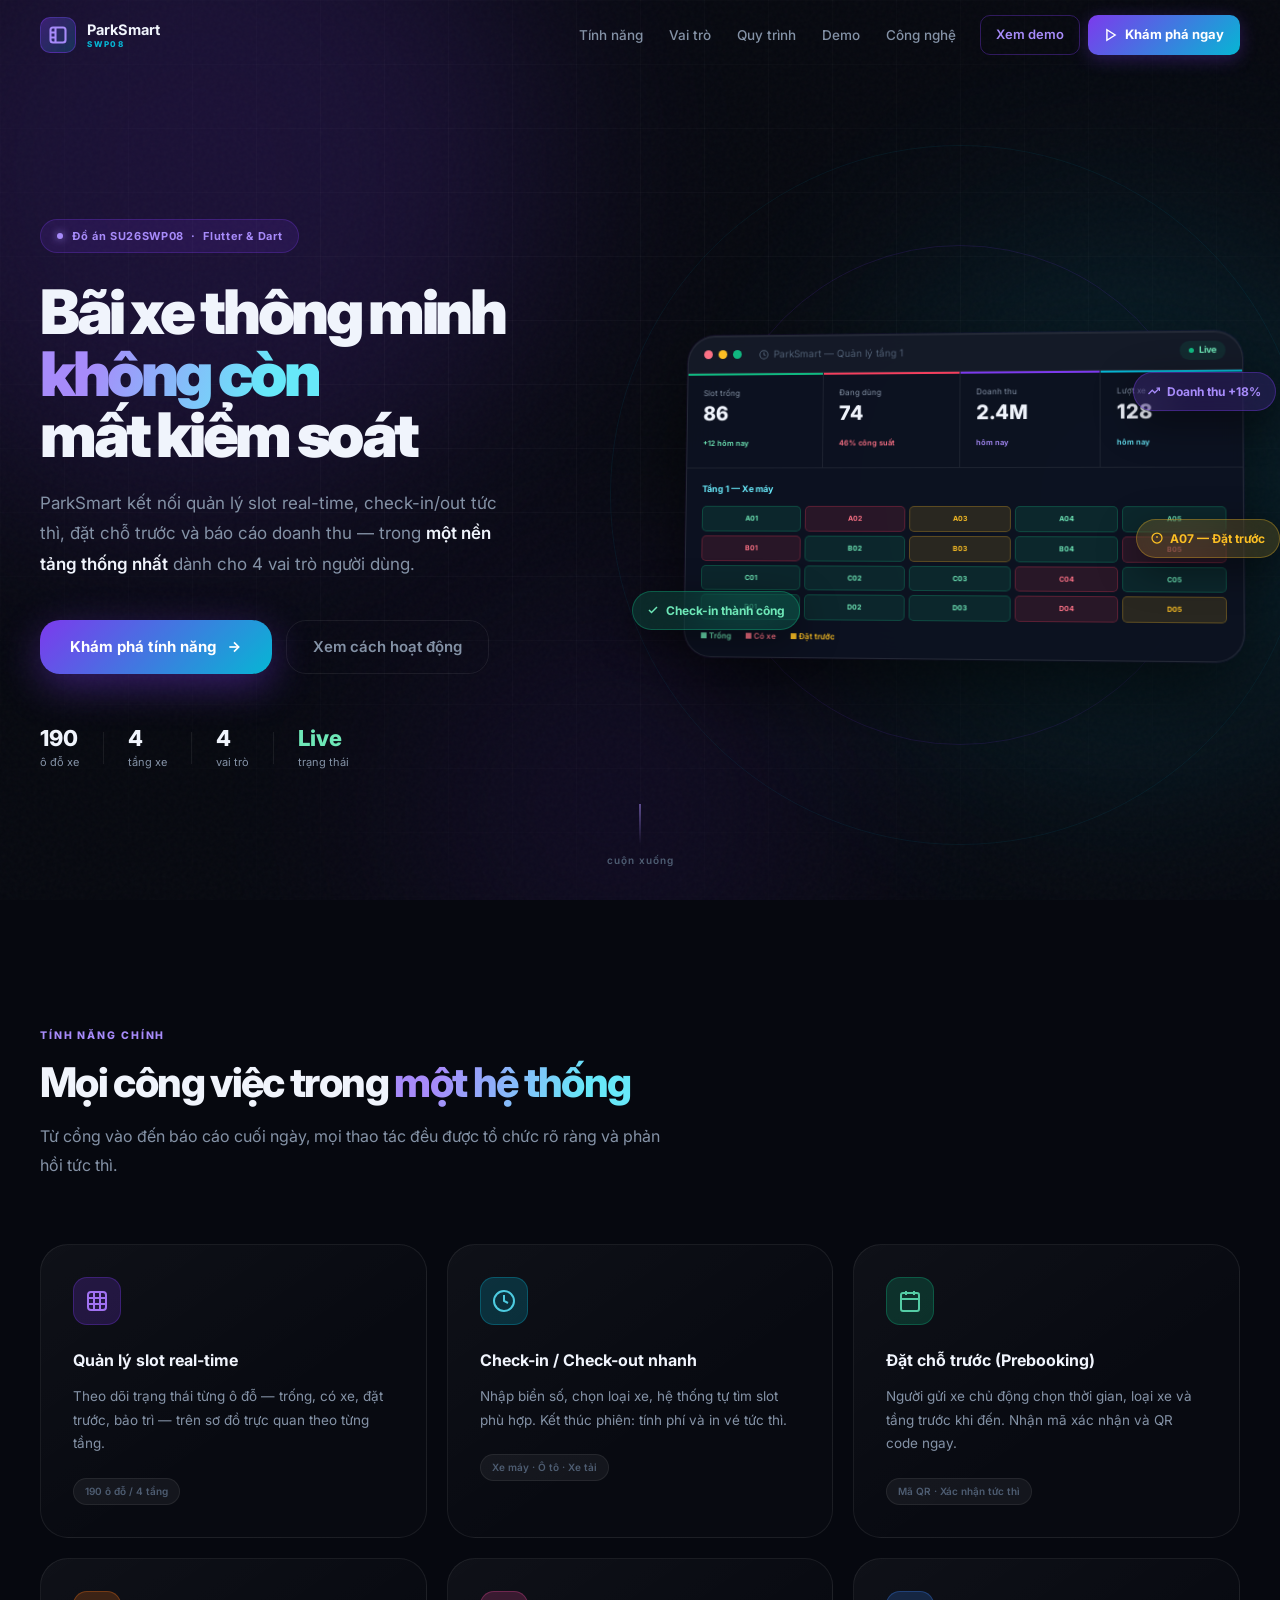
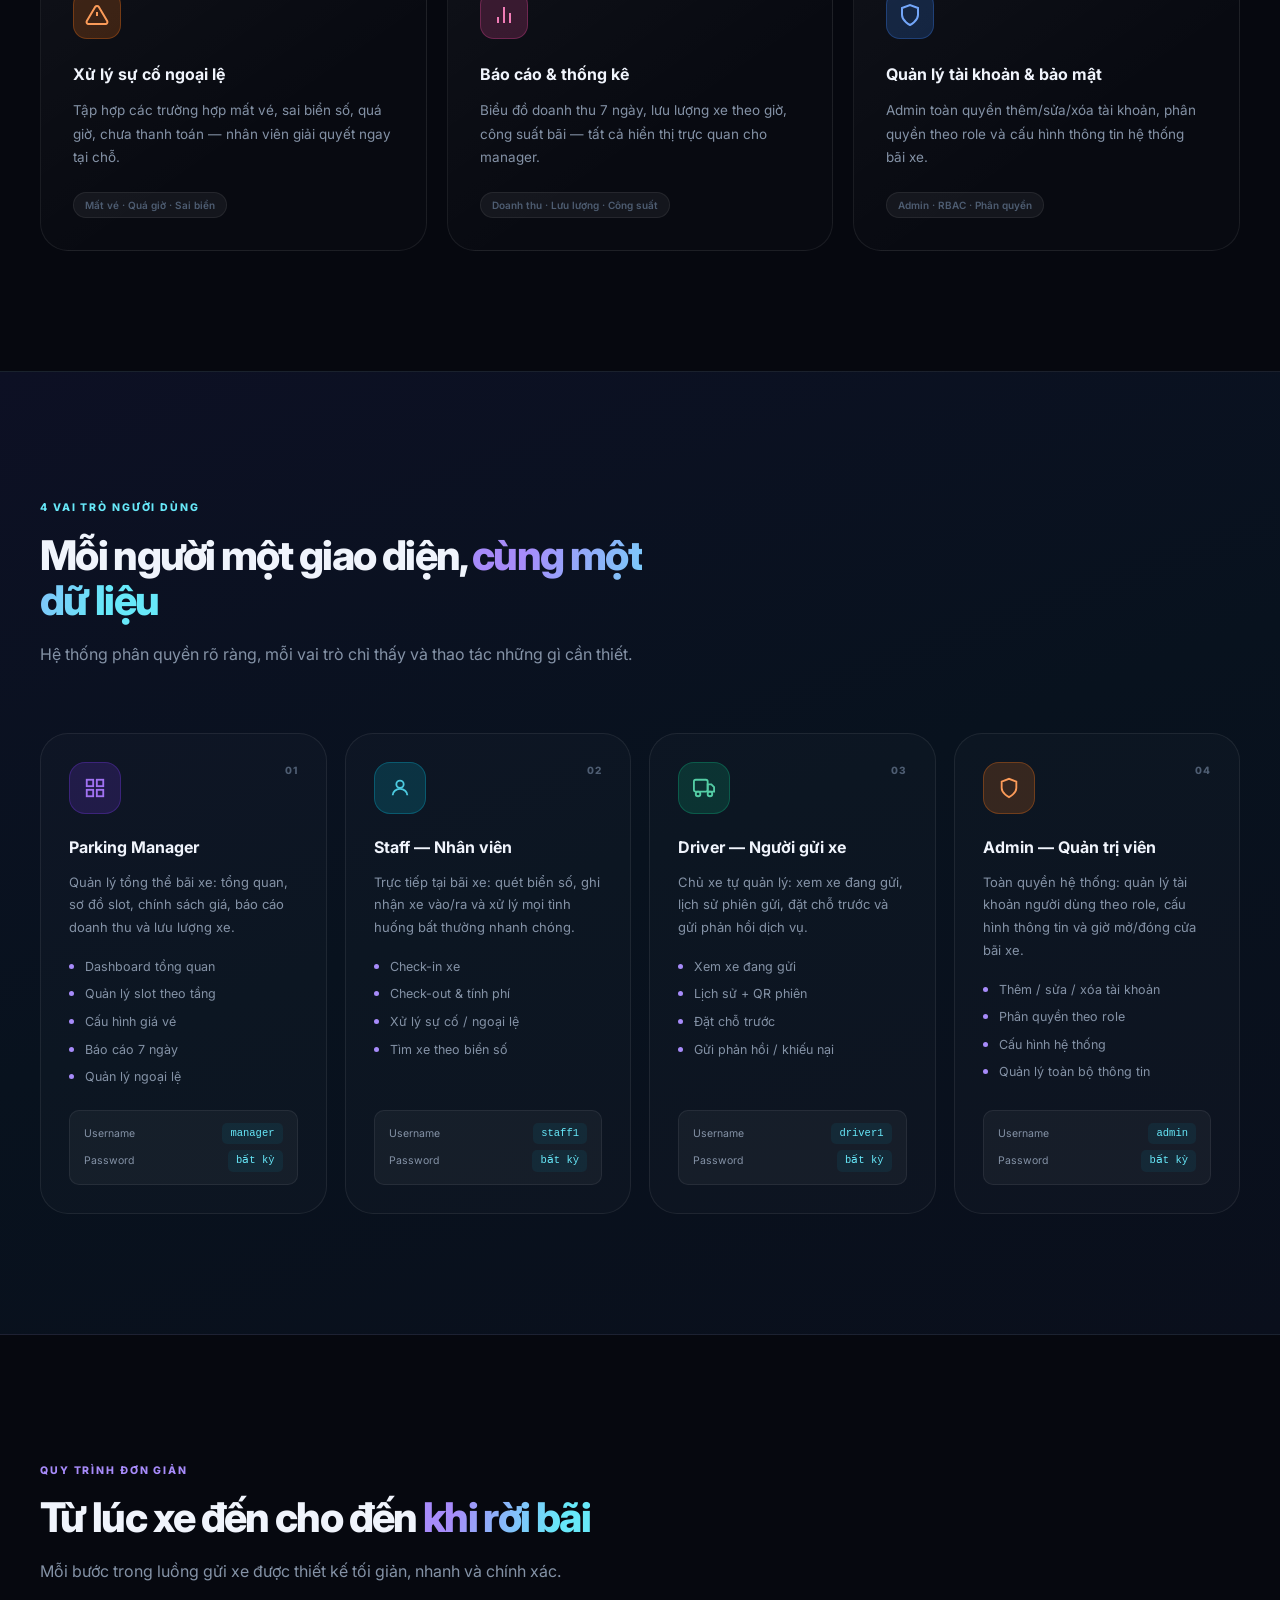
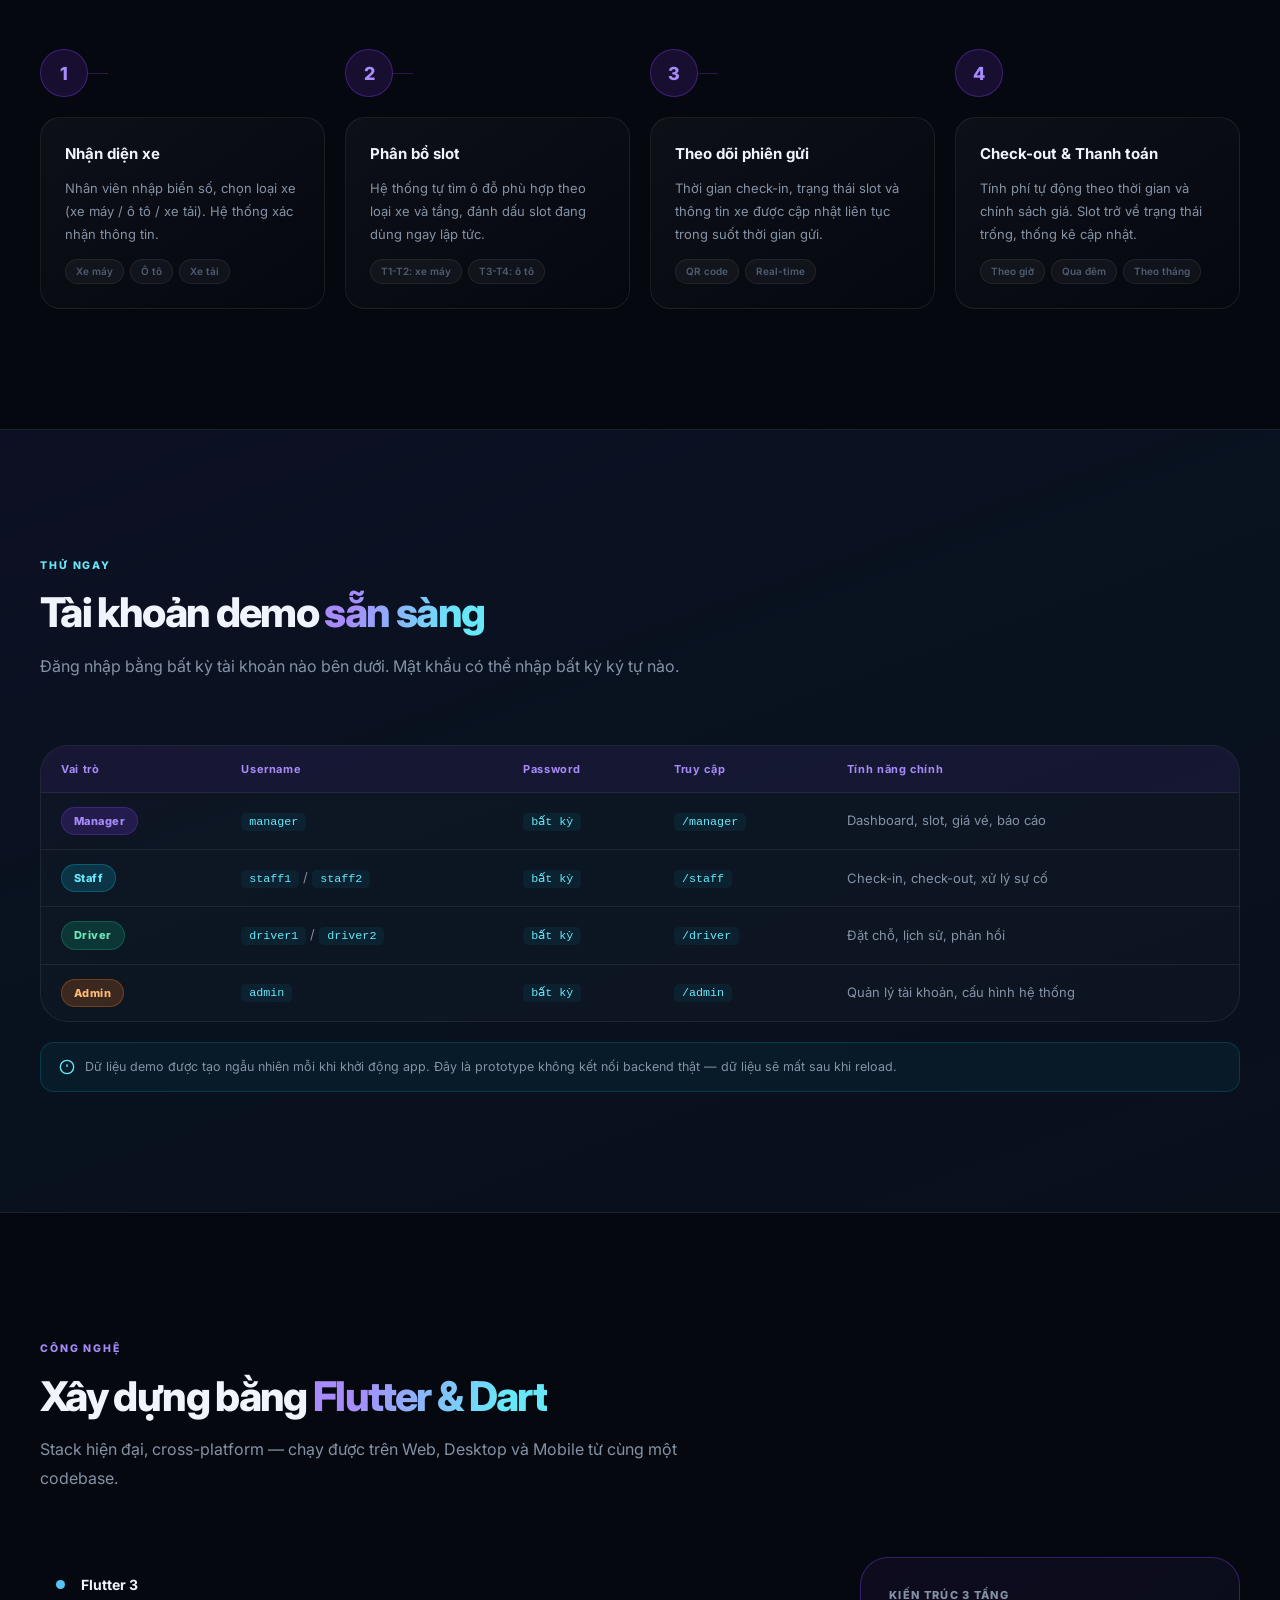
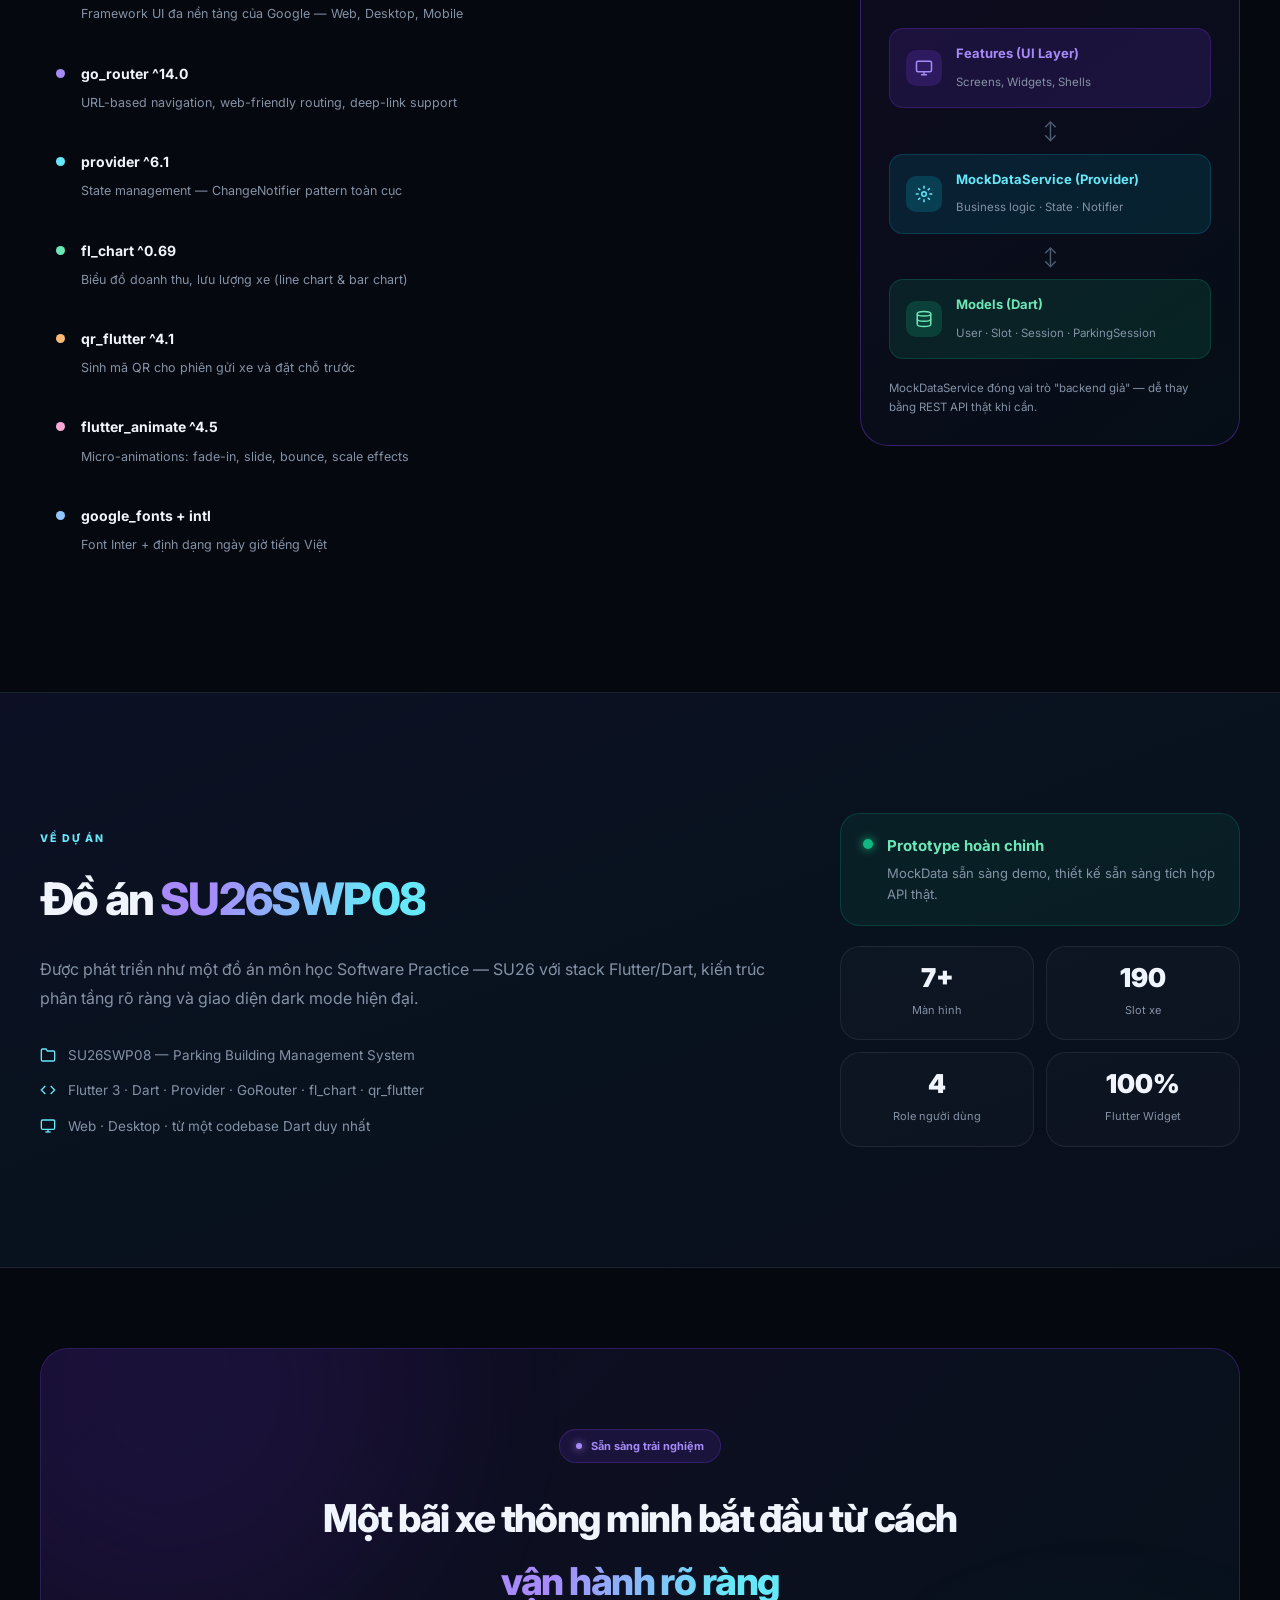
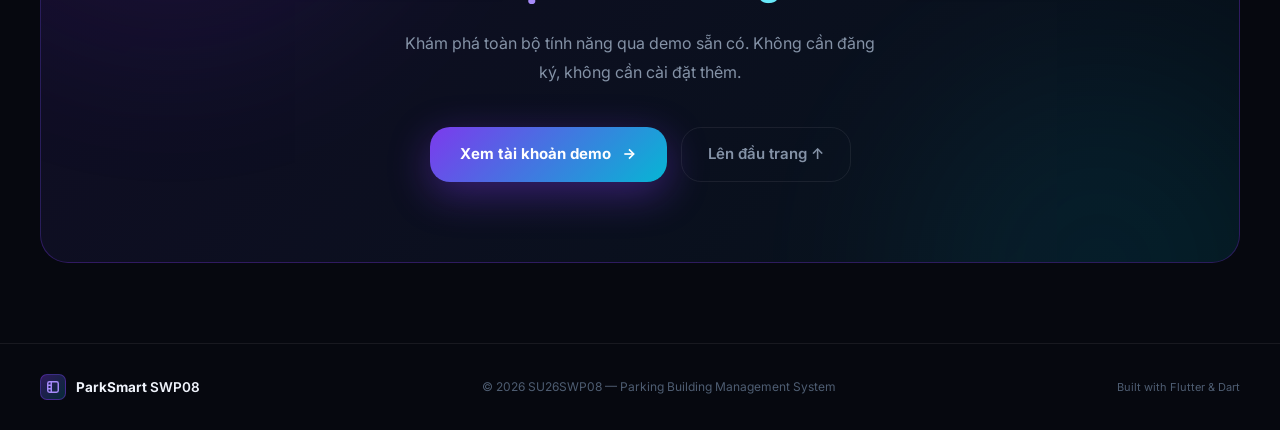
==== landing/index.html @ 884763ff "Update wed giao diện" ====
<!doctype html>
<html lang="vi">
<head>
  <meta charset="utf-8">
  <meta name="viewport" content="width=device-width, initial-scale=1">
  <meta name="description" content="ParkSmart SWP08 — Hệ thống quản lý tòa nhà gửi xe thông minh. Quản lý slot real-time, check-in/out nhanh, đặt chỗ trước và báo cáo doanh thu.">
  <title>ParkSmart SWP08 — Quản lý bãi đỗ xe thông minh</title>
  <link rel="icon" href="logo.svg" type="image/svg+xml">
  <link rel="preconnect" href="https://fonts.googleapis.com">
  <link rel="preconnect" href="https://fonts.gstatic.com" crossorigin>
  <link href="https://fonts.googleapis.com/css2?family=Inter:ital,opsz,wght@0,14..32,100..900;1,14..32,100..900&display=swap" rel="stylesheet">
  <link rel="stylesheet" href="styles.css">
</head>
<body>

  <!-- ══════════════════════ NAVBAR ══════════════════════ -->
  <header class="navbar" id="navbar">
    <div class="shell nav-inner">
      <a class="brand" href="#top">
        <div class="brand-logo">
          <svg width="20" height="20" viewBox="0 0 24 24" fill="none" stroke="currentColor" stroke-width="2.5"><rect x="3" y="3" width="18" height="18" rx="3"/><path d="M9 3v18M3 9h6M3 15h6"/></svg>
        </div>
        <div class="brand-text">
          <span class="brand-name">ParkSmart</span>
          <span class="brand-tag">SWP08</span>
        </div>
      </a>

      <nav class="nav-links">
        <a href="#features">Tính năng</a>
        <a href="#roles">Vai trò</a>
        <a href="#workflow">Quy trình</a>
        <a href="#demo">Demo</a>
        <a href="#tech">Công nghệ</a>
      </nav>

      <div class="nav-cta">
        <a class="btn-nav-ghost" href="#demo">Xem demo</a>
        <a class="btn-nav-primary" href="#top">
          <svg width="14" height="14" viewBox="0 0 24 24" fill="none" stroke="currentColor" stroke-width="2.5"><polygon points="5,3 19,12 5,21"/></svg>
          Khám phá ngay
        </a>
      </div>

      <button class="hamburger" id="menuBtn" aria-label="Menu">
        <span></span><span></span><span></span>
      </button>
    </div>

    <div class="mobile-drawer" id="mobileDrawer">
      <nav>
        <a href="#features" onclick="closeDrawer()">Tính năng</a>
        <a href="#roles" onclick="closeDrawer()">Vai trò</a>
        <a href="#workflow" onclick="closeDrawer()">Quy trình</a>
        <a href="#demo" onclick="closeDrawer()">Demo</a>
        <a href="#tech" onclick="closeDrawer()">Công nghệ</a>
      </nav>
      <a href="#demo" class="drawer-cta" onclick="closeDrawer()">Xem tài khoản demo →</a>
    </div>
  </header>

  <main id="top">

    <!-- ══════════════════════ HERO ══════════════════════ -->
    <section class="hero">
      <!-- Background canvas -->
      <div class="hero-bg">
        <div class="orb orb-a"></div>
        <div class="orb orb-b"></div>
        <div class="orb orb-c"></div>
        <div class="grid-lines"></div>
        <div class="noise-overlay"></div>
      </div>

      <div class="shell hero-inner">
        <!-- Copy -->
        <div class="hero-copy" data-aos="fade-up">
          <div class="hero-pill">
            <span class="pill-dot"></span>
            Đồ án SU26SWP08 &nbsp;·&nbsp; Flutter &amp; Dart
          </div>

          <h1>
            Bãi xe thông minh<br>
            <em class="grad-em">không còn</em><br>
            mất kiểm soát
          </h1>

          <p class="hero-sub">
            ParkSmart kết nối quản lý slot real-time, check-in/out tức thì,
            đặt chỗ trước và báo cáo doanh thu — trong <strong>một nền tảng
            thống nhất</strong> dành cho 4 vai trò người dùng.
          </p>

          <div class="hero-btns">
            <a class="btn-primary-lg" href="#features">
              Khám phá tính năng
              <svg width="16" height="16" viewBox="0 0 24 24" fill="none" stroke="currentColor" stroke-width="2.5"><line x1="5" y1="12" x2="19" y2="12"/><polyline points="12,5 19,12 12,19"/></svg>
            </a>
            <a class="btn-ghost-lg" href="#workflow">Xem cách hoạt động</a>
          </div>

          <div class="hero-stats">
            <div class="hstat"><strong>190</strong><span>ô đỗ xe</span></div>
            <div class="hstat-sep"></div>
            <div class="hstat"><strong>4</strong><span>tầng xe</span></div>
            <div class="hstat-sep"></div>
            <div class="hstat"><strong>4</strong><span>vai trò</span></div>
            <div class="hstat-sep"></div>
            <div class="hstat"><strong class="live-text">Live</strong><span>trạng thái</span></div>
          </div>
        </div>

        <!-- Dashboard mockup -->
        <div class="hero-visual" data-aos="fade-left" data-aos-delay="200">
          <div class="mockup-wrap">
            <!-- Glow rings -->
            <div class="ring ring-1"></div>
            <div class="ring ring-2"></div>

            <div class="dashboard-card">
              <!-- Window chrome -->
              <div class="window-chrome">
                <div class="chrome-dots">
                  <span class="cdot red"></span>
                  <span class="cdot yellow"></span>
                  <span class="cdot green"></span>
                </div>
                <span class="chrome-title">
                  <svg width="10" height="10" viewBox="0 0 24 24" fill="none" stroke="currentColor" stroke-width="2.5"><circle cx="12" cy="12" r="10"/><polyline points="12,6 12,12 16,14"/></svg>
                  ParkSmart — Quản lý tầng 1
                </span>
                <div class="chrome-live">
                  <i></i> Live
                </div>
              </div>

              <!-- Stat bar -->
              <div class="dash-stats">
                <div class="ds green">
                  <span>Slot trống</span>
                  <strong>86</strong>
                  <small>+12 hôm nay</small>
                </div>
                <div class="ds red">
                  <span>Đang dùng</span>
                  <strong>74</strong>
                  <small>46% công suất</small>
                </div>
                <div class="ds purple">
                  <span>Doanh thu</span>
                  <strong>2.4M</strong>
                  <small>hôm nay</small>
                </div>
                <div class="ds cyan">
                  <span>Lượt xe</span>
                  <strong>128</strong>
                  <small>hôm nay</small>
                </div>
              </div>

              <!-- Slot grid -->
              <div class="dash-floor">
                <span class="floor-label">Tầng 1 — Xe máy</span>
                <div class="slot-grid" id="slotGrid">
                  <!-- JS fills this -->
                </div>
                <div class="slot-legend">
                  <span class="sl free">■ Trống</span>
                  <span class="sl busy">■ Có xe</span>
                  <span class="sl rsv">■ Đặt trước</span>
                </div>
              </div>
            </div>

            <!-- Floating badges -->
            <div class="fbadge fb-checkin">
              <svg width="12" height="12" viewBox="0 0 24 24" fill="none" stroke="currentColor" stroke-width="3"><polyline points="20,6 9,17 4,12"/></svg>
              Check-in thành công
            </div>
            <div class="fbadge fb-revenue">
              <svg width="12" height="12" viewBox="0 0 24 24" fill="none" stroke="currentColor" stroke-width="2.5"><polyline points="23,6 13.5,15.5 8.5,10.5 1,18"/><polyline points="17,6 23,6 23,12"/></svg>
              Doanh thu +18%
            </div>
            <div class="fbadge fb-alert">
              <svg width="12" height="12" viewBox="0 0 24 24" fill="none" stroke="currentColor" stroke-width="2.5"><circle cx="12" cy="12" r="10"/><line x1="12" y1="8" x2="12" y2="12"/><line x1="12" y1="16" x2="12.01" y2="16"/></svg>
              A07 — Đặt trước
            </div>
          </div>
        </div>
      </div>

      <!-- Scroll hint -->
      <div class="scroll-hint">
        <div class="scroll-line"></div>
        <span>cuộn xuống</span>
      </div>
    </section>

    <!-- ══════════════════════ FEATURES ══════════════════════ -->
    <section id="features" class="section features-section">
      <div class="shell">
        <div class="sec-head" data-aos="fade-up">
          <span class="sec-label">TÍNH NĂNG CHÍNH</span>
          <h2>Mọi công việc trong <span class="g-text">một hệ thống</span></h2>
          <p>Từ cổng vào đến báo cáo cuối ngày, mọi thao tác đều được tổ chức rõ ràng và phản hồi tức thì.</p>
        </div>

        <div class="feat-grid">
          <article class="feat-card" data-aos="fade-up" data-aos-delay="0">
            <div class="feat-icon-wrap" style="--c:#7c3aed">
              <svg width="24" height="24" viewBox="0 0 24 24" fill="none" stroke="currentColor" stroke-width="2"><path d="M3 9h18M3 15h18M9 3v18M15 3v18"/><rect x="3" y="3" width="18" height="18" rx="3"/></svg>
            </div>
            <h3>Quản lý slot real-time</h3>
            <p>Theo dõi trạng thái từng ô đỗ — trống, có xe, đặt trước, bảo trì — trên sơ đồ trực quan theo từng tầng.</p>
            <div class="feat-chip">190 ô đỗ / 4 tầng</div>
          </article>

          <article class="feat-card" data-aos="fade-up" data-aos-delay="60">
            <div class="feat-icon-wrap" style="--c:#06b6d4">
              <svg width="24" height="24" viewBox="0 0 24 24" fill="none" stroke="currentColor" stroke-width="2"><circle cx="12" cy="12" r="10"/><polyline points="12,6 12,12 16,14"/></svg>
            </div>
            <h3>Check-in / Check-out nhanh</h3>
            <p>Nhập biển số, chọn loại xe, hệ thống tự tìm slot phù hợp. Kết thúc phiên: tính phí và in vé tức thì.</p>
            <div class="feat-chip">Xe máy · Ô tô · Xe tải</div>
          </article>

          <article class="feat-card" data-aos="fade-up" data-aos-delay="120">
            <div class="feat-icon-wrap" style="--c:#10b981">
              <svg width="24" height="24" viewBox="0 0 24 24" fill="none" stroke="currentColor" stroke-width="2"><rect x="3" y="4" width="18" height="18" rx="2"/><line x1="16" y1="2" x2="16" y2="6"/><line x1="8" y1="2" x2="8" y2="6"/><line x1="3" y1="10" x2="21" y2="10"/></svg>
            </div>
            <h3>Đặt chỗ trước (Prebooking)</h3>
            <p>Người gửi xe chủ động chọn thời gian, loại xe và tầng trước khi đến. Nhận mã xác nhận và QR code ngay.</p>
            <div class="feat-chip">Mã QR · Xác nhận tức thì</div>
          </article>

          <article class="feat-card" data-aos="fade-up" data-aos-delay="0">
            <div class="feat-icon-wrap" style="--c:#f97316">
              <svg width="24" height="24" viewBox="0 0 24 24" fill="none" stroke="currentColor" stroke-width="2"><path d="M10.29 3.86L1.82 18a2 2 0 001.71 3h16.94a2 2 0 001.71-3L13.71 3.86a2 2 0 00-3.42 0z"/><line x1="12" y1="9" x2="12" y2="13"/><line x1="12" y1="17" x2="12.01" y2="17"/></svg>
            </div>
            <h3>Xử lý sự cố ngoại lệ</h3>
            <p>Tập hợp các trường hợp mất vé, sai biển số, quá giờ, chưa thanh toán — nhân viên giải quyết ngay tại chỗ.</p>
            <div class="feat-chip">Mất vé · Quá giờ · Sai biển</div>
          </article>

          <article class="feat-card" data-aos="fade-up" data-aos-delay="60">
            <div class="feat-icon-wrap" style="--c:#ec4899">
              <svg width="24" height="24" viewBox="0 0 24 24" fill="none" stroke="currentColor" stroke-width="2"><line x1="18" y1="20" x2="18" y2="10"/><line x1="12" y1="20" x2="12" y2="4"/><line x1="6" y1="20" x2="6" y2="14"/></svg>
            </div>
            <h3>Báo cáo &amp; thống kê</h3>
            <p>Biểu đồ doanh thu 7 ngày, lưu lượng xe theo giờ, công suất bãi — tất cả hiển thị trực quan cho manager.</p>
            <div class="feat-chip">Doanh thu · Lưu lượng · Công suất</div>
          </article>

          <article class="feat-card" data-aos="fade-up" data-aos-delay="120">
            <div class="feat-icon-wrap" style="--c:#3b82f6">
              <svg width="24" height="24" viewBox="0 0 24 24" fill="none" stroke="currentColor" stroke-width="2"><path d="M12 22s8-4 8-10V5l-8-3-8 3v7c0 6 8 10 8 10z"/></svg>
            </div>
            <h3>Quản lý tài khoản &amp; bảo mật</h3>
            <p>Admin toàn quyền thêm/sửa/xóa tài khoản, phân quyền theo role và cấu hình thông tin hệ thống bãi xe.</p>
            <div class="feat-chip">Admin · RBAC · Phân quyền</div>
          </article>
        </div>
      </div>
    </section>

    <!-- ══════════════════════ ROLES ══════════════════════ -->
    <section id="roles" class="section roles-section">
      <div class="shell">
        <div class="sec-head" data-aos="fade-up">
          <span class="sec-label" style="color:var(--cyan-l)">4 VAI TRÒ NGƯỜI DÙNG</span>
          <h2>Mỗi người một giao diện, <span class="g-text">cùng một dữ liệu</span></h2>
          <p>Hệ thống phân quyền rõ ràng, mỗi vai trò chỉ thấy và thao tác những gì cần thiết.</p>
        </div>

        <div class="role-grid">
          <!-- Manager -->
          <article class="role-card" data-aos="fade-up" data-aos-delay="0">
            <div class="role-header">
              <div class="role-icon" style="--rc:#7c3aed">
                <svg width="22" height="22" viewBox="0 0 24 24" fill="none" stroke="currentColor" stroke-width="2"><rect x="3" y="3" width="7" height="7"/><rect x="14" y="3" width="7" height="7"/><rect x="3" y="14" width="7" height="7"/><rect x="14" y="14" width="7" height="7"/></svg>
              </div>
              <span class="role-num">01</span>
            </div>
            <h3>Parking Manager</h3>
            <p>Quản lý tổng thể bãi xe: tổng quan, sơ đồ slot, chính sách giá, báo cáo doanh thu và lưu lượng xe.</p>
            <ul class="role-perms">
              <li>Dashboard tổng quan</li>
              <li>Quản lý slot theo tầng</li>
              <li>Cấu hình giá vé</li>
              <li>Báo cáo 7 ngày</li>
              <li>Quản lý ngoại lệ</li>
            </ul>
            <div class="role-cred">
              <div class="cred-line"><span>Username</span><code>manager</code></div>
              <div class="cred-line"><span>Password</span><code>bất kỳ</code></div>
            </div>
          </article>

          <!-- Staff -->
          <article class="role-card" data-aos="fade-up" data-aos-delay="80">
            <div class="role-header">
              <div class="role-icon" style="--rc:#06b6d4">
                <svg width="22" height="22" viewBox="0 0 24 24" fill="none" stroke="currentColor" stroke-width="2"><circle cx="12" cy="8" r="4"/><path d="M4 20c0-4 3.6-7 8-7s8 3 8 7"/></svg>
              </div>
              <span class="role-num">02</span>
            </div>
            <h3>Staff — Nhân viên</h3>
            <p>Trực tiếp tại bãi xe: quét biển số, ghi nhận xe vào/ra và xử lý mọi tình huống bất thường nhanh chóng.</p>
            <ul class="role-perms">
              <li>Check-in xe</li>
              <li>Check-out &amp; tính phí</li>
              <li>Xử lý sự cố / ngoại lệ</li>
              <li>Tìm xe theo biển số</li>
            </ul>
            <div class="role-cred">
              <div class="cred-line"><span>Username</span><code>staff1</code></div>
              <div class="cred-line"><span>Password</span><code>bất kỳ</code></div>
            </div>
          </article>

          <!-- Driver -->
          <article class="role-card" data-aos="fade-up" data-aos-delay="160">
            <div class="role-header">
              <div class="role-icon" style="--rc:#10b981">
                <svg width="22" height="22" viewBox="0 0 24 24" fill="none" stroke="currentColor" stroke-width="2"><rect x="1" y="3" width="15" height="13" rx="2"/><path d="M16 8h4l3 3v5h-7V8z"/><circle cx="5.5" cy="18.5" r="2.5"/><circle cx="18.5" cy="18.5" r="2.5"/></svg>
              </div>
              <span class="role-num">03</span>
            </div>
            <h3>Driver — Người gửi xe</h3>
            <p>Chủ xe tự quản lý: xem xe đang gửi, lịch sử phiên gửi, đặt chỗ trước và gửi phản hồi dịch vụ.</p>
            <ul class="role-perms">
              <li>Xem xe đang gửi</li>
              <li>Lịch sử + QR phiên</li>
              <li>Đặt chỗ trước</li>
              <li>Gửi phản hồi / khiếu nại</li>
            </ul>
            <div class="role-cred">
              <div class="cred-line"><span>Username</span><code>driver1</code></div>
              <div class="cred-line"><span>Password</span><code>bất kỳ</code></div>
            </div>
          </article>

          <!-- Admin -->
          <article class="role-card" data-aos="fade-up" data-aos-delay="240">
            <div class="role-header">
              <div class="role-icon" style="--rc:#f97316">
                <svg width="22" height="22" viewBox="0 0 24 24" fill="none" stroke="currentColor" stroke-width="2"><path d="M12 22s8-4 8-10V5l-8-3-8 3v7c0 6 8 10 8 10z"/></svg>
              </div>
              <span class="role-num">04</span>
            </div>
            <h3>Admin — Quản trị viên</h3>
            <p>Toàn quyền hệ thống: quản lý tài khoản người dùng theo role, cấu hình thông tin và giờ mở/đóng cửa bãi xe.</p>
            <ul class="role-perms">
              <li>Thêm / sửa / xóa tài khoản</li>
              <li>Phân quyền theo role</li>
              <li>Cấu hình hệ thống</li>
              <li>Quản lý toàn bộ thông tin</li>
            </ul>
            <div class="role-cred">
              <div class="cred-line"><span>Username</span><code>admin</code></div>
              <div class="cred-line"><span>Password</span><code>bất kỳ</code></div>
            </div>
          </article>
        </div>
      </div>
    </section>

    <!-- ══════════════════════ WORKFLOW ══════════════════════ -->
    <section id="workflow" class="section wf-section">
      <div class="shell">
        <div class="sec-head" data-aos="fade-up">
          <span class="sec-label">QUY TRÌNH ĐƠN GIẢN</span>
          <h2>Từ lúc xe đến cho đến <span class="g-text">khi rời bãi</span></h2>
          <p>Mỗi bước trong luồng gửi xe được thiết kế tối giản, nhanh và chính xác.</p>
        </div>

        <div class="wf-track">
          <div class="wf-connector"></div>
          <div class="wf-steps">
            <div class="wf-step" data-aos="fade-up" data-aos-delay="0">
              <div class="wf-circle">
                <span>1</span>
              </div>
              <div class="wf-card">
                <h3>Nhận diện xe</h3>
                <p>Nhân viên nhập biển số, chọn loại xe (xe máy / ô tô / xe tải). Hệ thống xác nhận thông tin.</p>
                <div class="wf-tags">
                  <span>Xe máy</span><span>Ô tô</span><span>Xe tải</span>
                </div>
              </div>
            </div>

            <div class="wf-step" data-aos="fade-up" data-aos-delay="80">
              <div class="wf-circle">
                <span>2</span>
              </div>
              <div class="wf-card">
                <h3>Phân bổ slot</h3>
                <p>Hệ thống tự tìm ô đỗ phù hợp theo loại xe và tầng, đánh dấu slot đang dùng ngay lập tức.</p>
                <div class="wf-tags">
                  <span>T1-T2: xe máy</span><span>T3-T4: ô tô</span>
                </div>
              </div>
            </div>

            <div class="wf-step" data-aos="fade-up" data-aos-delay="160">
              <div class="wf-circle">
                <span>3</span>
              </div>
              <div class="wf-card">
                <h3>Theo dõi phiên gửi</h3>
                <p>Thời gian check-in, trạng thái slot và thông tin xe được cập nhật liên tục trong suốt thời gian gửi.</p>
                <div class="wf-tags">
                  <span>QR code</span><span>Real-time</span>
                </div>
              </div>
            </div>

            <div class="wf-step" data-aos="fade-up" data-aos-delay="240">
              <div class="wf-circle">
                <span>4</span>
              </div>
              <div class="wf-card">
                <h3>Check-out &amp; Thanh toán</h3>
                <p>Tính phí tự động theo thời gian và chính sách giá. Slot trở về trạng thái trống, thống kê cập nhật.</p>
                <div class="wf-tags">
                  <span>Theo giờ</span><span>Qua đêm</span><span>Theo tháng</span>
                </div>
              </div>
            </div>
          </div>
        </div>
      </div>
    </section>

    <!-- ══════════════════════ DEMO ══════════════════════ -->
    <section id="demo" class="section demo-section">
      <div class="shell">
        <div class="sec-head" data-aos="fade-up">
          <span class="sec-label" style="color:var(--cyan-l)">THỬ NGAY</span>
          <h2>Tài khoản demo <span class="g-text">sẵn sàng</span></h2>
          <p>Đăng nhập bằng bất kỳ tài khoản nào bên dưới. Mật khẩu có thể nhập bất kỳ ký tự nào.</p>
        </div>

        <div class="demo-accounts" data-aos="fade-up" data-aos-delay="100">
          <div class="demo-table-wrap">
            <table class="demo-table">
              <thead>
                <tr>
                  <th>Vai trò</th>
                  <th>Username</th>
                  <th>Password</th>
                  <th>Truy cập</th>
                  <th>Tính năng chính</th>
                </tr>
              </thead>
              <tbody>
                <tr>
                  <td><span class="role-badge purple">Manager</span></td>
                  <td><code>manager</code></td>
                  <td><code>bất kỳ</code></td>
                  <td><code>/manager</code></td>
                  <td>Dashboard, slot, giá vé, báo cáo</td>
                </tr>
                <tr>
                  <td><span class="role-badge cyan">Staff</span></td>
                  <td><code>staff1</code> / <code>staff2</code></td>
                  <td><code>bất kỳ</code></td>
                  <td><code>/staff</code></td>
                  <td>Check-in, check-out, xử lý sự cố</td>
                </tr>
                <tr>
                  <td><span class="role-badge green">Driver</span></td>
                  <td><code>driver1</code> / <code>driver2</code></td>
                  <td><code>bất kỳ</code></td>
                  <td><code>/driver</code></td>
                  <td>Đặt chỗ, lịch sử, phản hồi</td>
                </tr>
                <tr>
                  <td><span class="role-badge orange">Admin</span></td>
                  <td><code>admin</code></td>
                  <td><code>bất kỳ</code></td>
                  <td><code>/admin</code></td>
                  <td>Quản lý tài khoản, cấu hình hệ thống</td>
                </tr>
              </tbody>
            </table>
          </div>

          <div class="demo-notice">
            <svg width="16" height="16" viewBox="0 0 24 24" fill="none" stroke="currentColor" stroke-width="2"><circle cx="12" cy="12" r="10"/><line x1="12" y1="8" x2="12" y2="12"/><line x1="12" y1="16" x2="12.01" y2="16"/></svg>
            <span>Dữ liệu demo được tạo ngẫu nhiên mỗi khi khởi động app. Đây là prototype không kết nối backend thật — dữ liệu sẽ mất sau khi reload.</span>
          </div>
        </div>
      </div>
    </section>

    <!-- ══════════════════════ TECH ══════════════════════ -->
    <section id="tech" class="section tech-section">
      <div class="shell">
        <div class="sec-head" data-aos="fade-up">
          <span class="sec-label">CÔNG NGHỆ</span>
          <h2>Xây dựng bằng <span class="g-text">Flutter &amp; Dart</span></h2>
          <p>Stack hiện đại, cross-platform — chạy được trên Web, Desktop và Mobile từ cùng một codebase.</p>
        </div>

        <div class="tech-layout">
          <!-- Stack list -->
          <div class="stack-list" data-aos="fade-up" data-aos-delay="0">
            <div class="stack-item">
              <div class="stack-dot" style="background:#54c5f8"></div>
              <div>
                <strong>Flutter 3</strong>
                <span>Framework UI đa nền tảng của Google — Web, Desktop, Mobile</span>
              </div>
            </div>
            <div class="stack-item">
              <div class="stack-dot" style="background:#a78bfa"></div>
              <div>
                <strong>go_router ^14.0</strong>
                <span>URL-based navigation, web-friendly routing, deep-link support</span>
              </div>
            </div>
            <div class="stack-item">
              <div class="stack-dot" style="background:#67e8f9"></div>
              <div>
                <strong>provider ^6.1</strong>
                <span>State management — ChangeNotifier pattern toàn cục</span>
              </div>
            </div>
            <div class="stack-item">
              <div class="stack-dot" style="background:#6ee7b7"></div>
              <div>
                <strong>fl_chart ^0.69</strong>
                <span>Biểu đồ doanh thu, lưu lượng xe (line chart &amp; bar chart)</span>
              </div>
            </div>
            <div class="stack-item">
              <div class="stack-dot" style="background:#fdba74"></div>
              <div>
                <strong>qr_flutter ^4.1</strong>
                <span>Sinh mã QR cho phiên gửi xe và đặt chỗ trước</span>
              </div>
            </div>
            <div class="stack-item">
              <div class="stack-dot" style="background:#f9a8d4"></div>
              <div>
                <strong>flutter_animate ^4.5</strong>
                <span>Micro-animations: fade-in, slide, bounce, scale effects</span>
              </div>
            </div>
            <div class="stack-item">
              <div class="stack-dot" style="background:#93c5fd"></div>
              <div>
                <strong>google_fonts + intl</strong>
                <span>Font Inter + định dạng ngày giờ tiếng Việt</span>
              </div>
            </div>
          </div>

          <!-- Arch diagram -->
          <div class="arch-diagram" data-aos="fade-up" data-aos-delay="150">
            <div class="arch-title">Kiến trúc 3 tầng</div>
            <div class="arch-layers">
              <div class="arch-layer layer-ui">
                <div class="layer-icon">
                  <svg width="18" height="18" viewBox="0 0 24 24" fill="none" stroke="currentColor" stroke-width="2"><rect x="2" y="3" width="20" height="14" rx="2"/><line x1="8" y1="21" x2="16" y2="21"/><line x1="12" y1="17" x2="12" y2="21"/></svg>
                </div>
                <div class="layer-info">
                  <strong>Features (UI Layer)</strong>
                  <span>Screens, Widgets, Shells</span>
                </div>
              </div>
              <div class="arch-arrow">↕</div>
              <div class="arch-layer layer-svc">
                <div class="layer-icon">
                  <svg width="18" height="18" viewBox="0 0 24 24" fill="none" stroke="currentColor" stroke-width="2"><circle cx="12" cy="12" r="3"/><path d="M12 1v4M12 19v4M4.22 4.22l2.83 2.83M16.95 16.95l2.83 2.83M1 12h4M19 12h4M4.22 19.78l2.83-2.83M16.95 7.05l2.83-2.83"/></svg>
                </div>
                <div class="layer-info">
                  <strong>MockDataService (Provider)</strong>
                  <span>Business logic · State · Notifier</span>
                </div>
              </div>
              <div class="arch-arrow">↕</div>
              <div class="arch-layer layer-model">
                <div class="layer-icon">
                  <svg width="18" height="18" viewBox="0 0 24 24" fill="none" stroke="currentColor" stroke-width="2"><ellipse cx="12" cy="5" rx="9" ry="3"/><path d="M21 12c0 1.66-4 3-9 3s-9-1.34-9-3"/><path d="M3 5v14c0 1.66 4 3 9 3s9-1.34 9-3V5"/></svg>
                </div>
                <div class="layer-info">
                  <strong>Models (Dart)</strong>
                  <span>User · Slot · Session · ParkingSession</span>
                </div>
              </div>
            </div>
            <p class="arch-note">MockDataService đóng vai trò "backend giả" — dễ thay bằng REST API thật khi cần.</p>
          </div>
        </div>
      </div>
    </section>

    <!-- ══════════════════════ ABOUT ══════════════════════ -->
    <section id="about" class="section about-section">
      <div class="shell">
        <div class="about-grid">
          <div class="about-copy" data-aos="fade-up">
            <span class="sec-label" style="color:var(--cyan-l)">VỀ DỰ ÁN</span>
            <h2>Đồ án <span class="g-text">SU26SWP08</span></h2>
            <p>Được phát triển như một đồ án môn học Software Practice — SU26 với stack Flutter/Dart, kiến trúc phân tầng rõ ràng và giao diện dark mode hiện đại.</p>
            <div class="about-meta">
              <div class="meta-item">
                <svg width="16" height="16" viewBox="0 0 24 24" fill="none" stroke="currentColor" stroke-width="2"><path d="M22 19a2 2 0 01-2 2H4a2 2 0 01-2-2V5a2 2 0 012-2h5l2 3h9a2 2 0 012 2z"/></svg>
                <span>SU26SWP08 — Parking Building Management System</span>
              </div>
              <div class="meta-item">
                <svg width="16" height="16" viewBox="0 0 24 24" fill="none" stroke="currentColor" stroke-width="2"><polyline points="16,18 22,12 16,6"/><polyline points="8,6 2,12 8,18"/></svg>
                <span>Flutter 3 · Dart · Provider · GoRouter · fl_chart · qr_flutter</span>
              </div>
              <div class="meta-item">
                <svg width="16" height="16" viewBox="0 0 24 24" fill="none" stroke="currentColor" stroke-width="2"><rect x="2" y="3" width="20" height="14" rx="2"/><line x1="8" y1="21" x2="16" y2="21"/><line x1="12" y1="17" x2="12" y2="21"/></svg>
                <span>Web · Desktop · từ một codebase Dart duy nhất</span>
              </div>
            </div>
          </div>
          <div class="about-status" data-aos="fade-up" data-aos-delay="150">
            <div class="status-card">
              <div class="status-dot"></div>
              <div>
                <strong>Prototype hoàn chỉnh</strong>
                <p>MockData sẵn sàng demo, thiết kế sẵn sàng tích hợp API thật.</p>
              </div>
            </div>
            <div class="status-stats">
              <div class="ss-item">
                <strong>7+</strong>
                <span>Màn hình</span>
              </div>
              <div class="ss-item">
                <strong>190</strong>
                <span>Slot xe</span>
              </div>
              <div class="ss-item">
                <strong>4</strong>
                <span>Role người dùng</span>
              </div>
              <div class="ss-item">
                <strong>100%</strong>
                <span>Flutter Widget</span>
              </div>
            </div>
          </div>
        </div>
      </div>
    </section>

    <!-- ══════════════════════ CTA ══════════════════════ -->
    <section class="cta-section">
      <div class="shell">
        <div class="cta-box" data-aos="fade-up">
          <div class="cta-glow cta-glow-1"></div>
          <div class="cta-glow cta-glow-2"></div>
          <div class="cta-inner">
            <div class="cta-badge">
              <span class="pill-dot"></span>
              Sẵn sàng trải nghiệm
            </div>
            <h2>Một bãi xe thông minh bắt đầu từ cách <span class="g-text">vận hành rõ ràng</span></h2>
            <p>Khám phá toàn bộ tính năng qua demo sẵn có. Không cần đăng ký, không cần cài đặt thêm.</p>
            <div class="cta-actions">
              <a class="btn-primary-lg" href="#demo">
                Xem tài khoản demo
                <svg width="16" height="16" viewBox="0 0 24 24" fill="none" stroke="currentColor" stroke-width="2.5"><line x1="5" y1="12" x2="19" y2="12"/><polyline points="12,5 19,12 12,19"/></svg>
              </a>
              <a class="btn-ghost-lg" href="#top">Lên đầu trang ↑</a>
            </div>
          </div>
        </div>
      </div>
    </section>
  </main>

  <!-- ══════════════════════ FOOTER ══════════════════════ -->
  <footer class="site-footer">
    <div class="shell footer-inner">
      <div class="footer-brand">
        <div class="brand-logo sm">
          <svg width="14" height="14" viewBox="0 0 24 24" fill="none" stroke="currentColor" stroke-width="2.5"><rect x="3" y="3" width="18" height="18" rx="3"/><path d="M9 3v18M3 9h6M3 15h6"/></svg>
        </div>
        <span><strong>ParkSmart</strong> SWP08</span>
      </div>
      <span class="footer-copy">© 2026 SU26SWP08 — Parking Building Management System</span>
      <span class="footer-built">Built with Flutter &amp; Dart</span>
    </div>
  </footer>

  <script>
    // ─── Mobile drawer ───────────────────────────────────
    const menuBtn = document.getElementById('menuBtn');
    const mobileDrawer = document.getElementById('mobileDrawer');
    menuBtn.addEventListener('click', () => {
      mobileDrawer.classList.toggle('open');
      menuBtn.classList.toggle('active');
    });
    function closeDrawer() {
      mobileDrawer.classList.remove('open');
      menuBtn.classList.remove('active');
    }

    // ─── Navbar scroll glass ─────────────────────────────
    const navbar = document.getElementById('navbar');
    window.addEventListener('scroll', () => {
      navbar.classList.toggle('scrolled', window.scrollY > 40);
    });

    // ─── AOS-like scroll animation ───────────────────────
    const observer = new IntersectionObserver((entries) => {
      entries.forEach(entry => {
        if (entry.isIntersecting) {
          const delay = entry.target.dataset.aosDelay || 0;
          setTimeout(() => entry.target.classList.add('aos-in'), parseInt(delay));
          observer.unobserve(entry.target);
        }
      });
    }, { threshold: 0.1 });

    document.querySelectorAll('[data-aos]').forEach(el => observer.observe(el));

    // ─── Slot grid generator ─────────────────────────────
    const slots = [];
    const labels = ['A','B','C','D'];
    const types = ['free','busy','rsv','free','free','busy','free','rsv','free','busy','free','free','free','busy','free','free','free','free','busy','rsv'];
    labels.forEach(l => {
      for (let i = 1; i <= 5; i++) slots.push({ id: `${l}0${i}`, type: types[(slots.length) % types.length] });
    });
    const grid = document.getElementById('slotGrid');
    slots.forEach((s, i) => {
      const el = document.createElement('div');
      el.className = `slot ${s.type}`;
      el.textContent = s.id;
      el.style.animationDelay = (i * 0.04) + 's';
      grid.appendChild(el);
    });
  </script>
</body>
</html>
---- landing/styles.css ----
/* ════════════════════════════════════════════════════════════
   ParkSmart SWP08 — Landing Page
   Dark mode premium · Glassmorphism · Scroll animations
   ════════════════════════════════════════════════════════════ */

/* ── Design Tokens ───────────────────────────────────────── */
:root {
  --bg:        #06080f;
  --surface:   #0c1120;
  --card:      #10182a;
  --card-h:    #141e30;
  --border:    rgba(255,255,255,.07);
  --border-hi: rgba(124,58,237,.4);

  --text:   #f0f4fc;
  --muted:  #8492a6;
  --dim:    #4e5d72;

  --purple: #7c3aed;  --purple-l: #a78bfa;
  --cyan:   #06b6d4;  --cyan-l:   #67e8f9;
  --green:  #10b981;  --green-l:  #6ee7b7;
  --orange: #f97316;  --orange-l: #fdba74;
  --pink:   #ec4899;  --pink-l:   #f9a8d4;
  --blue:   #3b82f6;  --blue-l:   #93c5fd;
  --red-l:  #fca5a5;

  --grad:      linear-gradient(135deg, var(--purple), var(--cyan));
  --grad-text: linear-gradient(110deg, var(--purple-l) 20%, var(--cyan-l) 80%);

  --r-sm: 10px; --r: 14px; --r-lg: 20px; --r-xl: 28px;

  --ease: cubic-bezier(.4,0,.2,1);
  --t: .24s var(--ease);

  --shadow-sm: 0 4px 16px rgba(0,0,0,.3);
  --shadow-md: 0 12px 40px rgba(0,0,0,.45);
  --shadow-lg: 0 32px 80px rgba(0,0,0,.6);
}

/* ── Reset ───────────────────────────────────────────────── */
*,::before,::after { box-sizing: border-box; margin: 0; padding: 0; }
html { scroll-behavior: smooth; font-size: 16px; }
body {
  font-family: 'Inter', system-ui, -apple-system, sans-serif;
  background: var(--bg);
  color: var(--text);
  line-height: 1.65;
  -webkit-font-smoothing: antialiased;
  overflow-x: hidden;
}
a { color: inherit; text-decoration: none; }
ul { list-style: none; }
code {
  font-family: 'JetBrains Mono','Fira Code','Courier New',monospace;
  font-size: .9em;
}

/* ── Layout ──────────────────────────────────────────────── */
.shell { width: min(1200px, calc(100% - 48px)); margin-inline: auto; }

/* ── Gradient text ───────────────────────────────────────── */
.g-text, .grad-em {
  background: var(--grad-text);
  -webkit-background-clip: text;
  background-clip: text;
  -webkit-text-fill-color: transparent;
}
.grad-em { font-style: normal; }

/* ── Section header ──────────────────────────────────────── */
.sec-head { max-width: 640px; margin-bottom: 64px; }
.sec-label {
  display: inline-block;
  font-size: 10.5px; font-weight: 800; letter-spacing: .18em;
  color: var(--purple-l); margin-bottom: 16px;
}
.sec-head h2 {
  font-size: clamp(28px,3.2vw,44px);
  font-weight: 800; letter-spacing: -.04em;
  line-height: 1.12; margin-bottom: 16px;
}
.sec-head p { color: var(--muted); font-size: 16px; line-height: 1.8; }

/* ── AOS animations ──────────────────────────────────────── */
[data-aos] {
  opacity: 0;
  transform: translateY(32px);
  transition: opacity .6s var(--ease), transform .6s var(--ease);
  transition-delay: calc(var(--d, 0) * 1ms);
}
[data-aos="fade-left"] { transform: translateX(40px); }
[data-aos].aos-in      { opacity: 1; transform: none; }

/* ═════════════════════════ NAVBAR ══════════════════════════ */
.navbar {
  position: fixed; top: 0; left: 0; right: 0; z-index: 200;
  transition: background var(--t), border-color var(--t), backdrop-filter var(--t);
  border-bottom: 1px solid transparent;
}
.navbar.scrolled {
  background: rgba(6,8,15,.88);
  backdrop-filter: blur(24px) saturate(1.6);
  border-color: var(--border);
}
.nav-inner {
  display: flex; align-items: center;
  height: 70px; gap: 0;
}

/* Brand */
.brand { display: flex; align-items: center; gap: 11px; }
.brand-logo {
  width: 36px; height: 36px;
  display: grid; place-items: center;
  background: linear-gradient(135deg, rgba(124,58,237,.35), rgba(6,182,212,.2));
  border: 1px solid rgba(124,58,237,.4);
  border-radius: 10px;
  color: var(--purple-l);
  flex-shrink: 0;
  transition: box-shadow var(--t);
}
.brand:hover .brand-logo { box-shadow: 0 0 20px rgba(124,58,237,.35); }
.brand-logo.sm { width: 26px; height: 26px; border-radius: 7px; }
.brand-text { line-height: 1.1; }
.brand-name { display: block; font-size: 14.5px; font-weight: 700; }
.brand-tag  { display: block; font-size: 8px; font-weight: 800; letter-spacing: .22em; color: var(--cyan); margin-top: 2px; }

/* Nav links */
.nav-links {
  display: flex; gap: 26px; margin-left: auto;
  font-size: 13.5px; font-weight: 500; color: var(--muted);
}
.nav-links a { transition: color var(--t); }
.nav-links a:hover { color: var(--text); }

/* Nav CTA */
.nav-cta { display: flex; gap: 8px; margin-left: 24px; }
.btn-nav-ghost {
  padding: 8px 15px; border-radius: var(--r-sm);
  border: 1px solid rgba(124,58,237,.35);
  color: var(--purple-l); font-size: 13px; font-weight: 600;
  transition: background var(--t), border-color var(--t);
}
.btn-nav-ghost:hover { background: rgba(124,58,237,.1); border-color: var(--purple); }
.btn-nav-primary {
  display: inline-flex; align-items: center; gap: 7px;
  padding: 8px 16px; border-radius: var(--r-sm);
  background: var(--grad); color: #fff;
  font-size: 13px; font-weight: 700;
  box-shadow: 0 4px 18px rgba(124,58,237,.3);
  transition: opacity var(--t), box-shadow var(--t);
}
.btn-nav-primary:hover { opacity: .9; box-shadow: 0 8px 26px rgba(124,58,237,.45); }

/* Hamburger */
.hamburger {
  display: none; flex-direction: column; gap: 5px;
  cursor: pointer; background: none; border: none; padding: 4px; margin-left: auto;
}
.hamburger span { display: block; width: 22px; height: 2px; background: var(--muted); border-radius: 2px; transition: var(--t); }
.hamburger.active span:nth-child(1) { transform: translateY(7px) rotate(45deg); }
.hamburger.active span:nth-child(2) { opacity: 0; transform: scaleX(0); }
.hamburger.active span:nth-child(3) { transform: translateY(-7px) rotate(-45deg); }

/* Mobile drawer */
.mobile-drawer {
  display: none;
  position: fixed; top: 70px; left: 0; right: 0;
  background: rgba(6,8,15,.96); backdrop-filter: blur(28px);
  border-bottom: 1px solid var(--border);
  padding: 16px 20px 24px; z-index: 199;
  transform: translateY(-8px); opacity: 0;
  transition: opacity var(--t), transform var(--t);
  pointer-events: none;
}
.mobile-drawer.open {
  display: block; opacity: 1; transform: none; pointer-events: auto;
}
.mobile-drawer nav { display: flex; flex-direction: column; gap: 2px; margin-bottom: 16px; }
.mobile-drawer nav a {
  padding: 11px 14px; border-radius: var(--r-sm);
  color: var(--muted); font-weight: 500; font-size: 15px;
  transition: background var(--t), color var(--t);
}
.mobile-drawer nav a:hover { background: rgba(255,255,255,.05); color: var(--text); }
.drawer-cta {
  display: block; padding: 13px; border-radius: var(--r-sm);
  background: var(--grad); color: #fff; font-weight: 700;
  text-align: center; font-size: 14px;
}

/* ═════════════════════════ HERO ═════════════════════════════ */
.hero {
  position: relative; min-height: 100vh;
  display: flex; align-items: center;
  padding-top: 70px; overflow: hidden;
}

/* Background */
.hero-bg { position: absolute; inset: 0; pointer-events: none; }
.orb {
  position: absolute; border-radius: 50%;
  filter: blur(110px);
  animation: orbFloat 9s ease-in-out infinite;
}
.orb-a { width: 700px; height: 700px; background: var(--purple); opacity: .17; top: -20%; left: -12%; }
.orb-b { width: 550px; height: 550px; background: var(--cyan);   opacity: .12; top: 25%; right: -10%; animation-delay: -4s; }
.orb-c { width: 450px; height: 450px; background: #5b21b6;        opacity: .11; bottom: -15%; left: 30%; animation-delay: -7s; }
@keyframes orbFloat { 0%,100%{transform:translateY(0)} 50%{transform:translateY(-28px)} }

.grid-lines {
  position: absolute; inset: 0;
  background-image:
    linear-gradient(rgba(255,255,255,.028) 1px, transparent 1px),
    linear-gradient(90deg, rgba(255,255,255,.028) 1px, transparent 1px);
  background-size: 64px 64px;
  mask-image: radial-gradient(ellipse 80% 80% at 50% 40%, black 20%, transparent 100%);
}
.noise-overlay {
  position: absolute; inset: 0; opacity: .03;
  background-image: url("data:image/svg+xml,%3Csvg viewBox='0 0 256 256' xmlns='http://www.w3.org/2000/svg'%3E%3Cfilter id='n'%3E%3CfeTurbulence type='fractalNoise' baseFrequency='0.9' numOctaves='4' stitchTiles='stitch'/%3E%3C/filter%3E%3Crect width='100%25' height='100%25' filter='url(%23n)'/%3E%3C/svg%3E");
}

/* Hero inner */
.hero-inner {
  position: relative; z-index: 1;
  display: grid; grid-template-columns: 1fr 1fr;
  gap: 80px; align-items: center;
  padding-block: 100px 80px;
}

/* Hero pill */
.hero-pill {
  display: inline-flex; align-items: center; gap: 9px;
  padding: 7px 16px; border-radius: 99px;
  background: rgba(124,58,237,.13);
  border: 1px solid rgba(124,58,237,.28);
  font-size: 11px; font-weight: 700; letter-spacing: .06em;
  color: var(--purple-l); margin-bottom: 28px;
}
.pill-dot {
  width: 6px; height: 6px; border-radius: 50%;
  background: var(--purple-l);
  box-shadow: 0 0 8px var(--purple-l);
  animation: pillPulse 2.4s ease-in-out infinite;
}
@keyframes pillPulse { 0%,100%{opacity:1;transform:scale(1)} 50%{opacity:.5;transform:scale(.7)} }

/* H1 */
.hero-copy h1 {
  font-size: clamp(44px, 4.8vw, 72px);
  font-weight: 900; letter-spacing: -.055em;
  line-height: 1.0; margin-bottom: 22px;
}

.hero-sub {
  color: var(--muted); font-size: 17px;
  line-height: 1.8; max-width: 480px;
  margin-bottom: 40px;
}
.hero-sub strong { color: var(--text); font-weight: 600; }

/* Buttons */
.hero-btns { display: flex; gap: 14px; flex-wrap: wrap; margin-bottom: 52px; }
.btn-primary-lg {
  display: inline-flex; align-items: center; gap: 10px;
  padding: 14px 30px; border-radius: var(--r-lg);
  background: var(--grad); color: #fff;
  font-size: 15px; font-weight: 700;
  box-shadow: 0 12px 40px rgba(124,58,237,.4);
  transition: transform var(--t), box-shadow var(--t);
}
.btn-primary-lg:hover { transform: translateY(-2px); box-shadow: 0 20px 52px rgba(124,58,237,.5); }
.btn-ghost-lg {
  display: inline-flex; align-items: center; gap: 8px;
  padding: 14px 26px; border-radius: var(--r-lg);
  border: 1px solid var(--border); color: var(--muted);
  font-size: 15px; font-weight: 600;
  transition: border-color var(--t), color var(--t), background var(--t);
}
.btn-ghost-lg:hover { border-color: rgba(255,255,255,.2); color: var(--text); background: rgba(255,255,255,.03); }

/* Hero stats */
.hero-stats { display: flex; align-items: center; gap: 24px; flex-wrap: wrap; }
.hstat strong { display: block; font-size: 22px; font-weight: 800; line-height: 1.1; }
.hstat span   { display: block; font-size: 11px; color: var(--muted); margin-top: 2px; }
.hstat-sep    { width: 1px; height: 32px; background: var(--border); }
.live-text { color: var(--green-l); }

/* ── Dashboard mockup ──────────────────────────────── */
.hero-visual { position: relative; }
.mockup-wrap { position: relative; }

/* Glow rings */
.ring {
  position: absolute; border-radius: 50%;
  pointer-events: none;
}
.ring-1 {
  width: 500px; height: 500px;
  border: 1px solid rgba(124,58,237,.14);
  top: 50%; left: 50%; transform: translate(-50%,-50%);
  animation: ringPulse 4s ease-in-out infinite;
}
.ring-2 {
  width: 700px; height: 700px;
  border: 1px solid rgba(6,182,212,.08);
  top: 50%; left: 50%; transform: translate(-50%,-50%);
  animation: ringPulse 4s ease-in-out infinite reverse;
}
@keyframes ringPulse { 0%,100%{opacity:.4} 50%{opacity:1} }

.dashboard-card {
  border-radius: var(--r-xl);
  border: 1px solid rgba(255,255,255,.1);
  background: rgba(12,17,32,.95);
  backdrop-filter: blur(20px);
  box-shadow: var(--shadow-lg), 0 0 0 1px rgba(124,58,237,.08), inset 0 1px 0 rgba(255,255,255,.06);
  transform: perspective(1400px) rotateY(-5deg) rotateX(3deg);
  transition: transform .7s ease;
  overflow: hidden;
}
.dashboard-card:hover { transform: perspective(1400px) rotateY(-2deg) rotateX(1deg); }

/* Window chrome */
.window-chrome {
  height: 38px; display: flex; align-items: center; gap: 8px;
  padding: 0 16px;
  background: rgba(255,255,255,.03);
  border-bottom: 1px solid var(--border);
  font-size: 10px; color: var(--dim);
}
.chrome-dots { display: flex; gap: 6px; }
.cdot { width: 9px; height: 9px; border-radius: 50%; }
.cdot.red    { background: #fb7185; }
.cdot.yellow { background: #fbbf24; }
.cdot.green  { background: var(--green); }
.chrome-title { display: flex; align-items: center; gap: 5px; margin-left: 10px; color: var(--dim); }
.chrome-live {
  margin-left: auto;
  display: flex; align-items: center; gap: 5px;
  padding: 2px 9px; border-radius: 99px;
  background: rgba(16,185,129,.1); color: var(--green-l);
  font-size: 9px; font-weight: 700;
}
.chrome-live i { width: 5px; height: 5px; border-radius: 50%; background: var(--green); display: inline-block; animation: pillPulse 2s infinite; }

/* Stat bar */
.dash-stats {
  display: grid; grid-template-columns: repeat(4,1fr);
  border-bottom: 1px solid var(--border);
}
.ds {
  padding: 14px 16px;
  border-right: 1px solid var(--border);
  position: relative;
}
.ds:last-child { border-right: none; }
.ds::before {
  content: ''; position: absolute; top: 0; left: 0; right: 0;
  height: 2px;
}
.ds.green::before { background: var(--green); }
.ds.red::before   { background: #f43f5e; }
.ds.purple::before { background: var(--purple); }
.ds.cyan::before   { background: var(--cyan); }
.ds span   { display: block; font-size: 8px; color: var(--muted); margin-bottom: 4px; }
.ds strong { display: block; font-size: 20px; font-weight: 800; line-height: 1; margin-bottom: 4px; }
.ds small  { font-size: 7.5px; font-weight: 600; }
.ds.green small { color: var(--green-l); }
.ds.red small   { color: #fb7185; }
.ds.purple small { color: var(--purple-l); }
.ds.cyan small   { color: var(--cyan-l); }

/* Slot grid */
.dash-floor { padding: 14px 16px; }
.floor-label { display: block; font-size: 9px; font-weight: 700; color: var(--cyan-l); margin-bottom: 10px; }
.slot-grid {
  display: grid; grid-template-columns: repeat(5,1fr);
  gap: 4px; margin-bottom: 10px;
}
.slot-grid .slot {
  padding: 6px 2px; text-align: center;
  border-radius: 5px; font-size: 7px; font-weight: 700;
  animation: slotIn .4s ease both;
}
@keyframes slotIn { from{opacity:0;transform:scale(.7)} to{opacity:1;transform:scale(1)} }
.slot.free { color: var(--green-l); background: rgba(16,185,129,.12); border: 1px solid rgba(16,185,129,.25); }
.slot.busy { color: #fb7185; background: rgba(244,63,94,.12); border: 1px solid rgba(244,63,94,.25); }
.slot.rsv  { color: #fbbf24; background: rgba(251,191,36,.12); border: 1px solid rgba(251,191,36,.25); }

.slot-legend { display: flex; gap: 14px; }
.sl { font-size: 8px; font-weight: 600; }
.sl.free { color: var(--green-l); }
.sl.busy { color: #fb7185; }
.sl.rsv  { color: #fbbf24; }

/* Floating badges */
.fbadge {
  position: absolute; display: flex; align-items: center; gap: 7px;
  padding: 9px 14px; border-radius: var(--r-lg);
  font-size: 12px; font-weight: 700;
  backdrop-filter: blur(20px);
  box-shadow: var(--shadow-md);
  white-space: nowrap;
}
.fb-checkin {
  bottom: 28px; left: -48px;
  background: rgba(16,185,129,.18); border: 1px solid rgba(16,185,129,.35); color: var(--green-l);
  animation: badgeFloat 3.8s ease-in-out infinite;
}
.fb-revenue {
  top: 40px; right: -36px;
  background: rgba(124,58,237,.18); border: 1px solid rgba(124,58,237,.35); color: var(--purple-l);
  animation: badgeFloat 3.8s ease-in-out infinite; animation-delay: -2s;
}
.fb-alert {
  bottom: 100px; right: -40px;
  background: rgba(251,191,36,.15); border: 1px solid rgba(251,191,36,.3); color: #fbbf24;
  animation: badgeFloat 3.8s ease-in-out infinite; animation-delay: -1s;
}
@keyframes badgeFloat { 0%,100%{transform:translateY(0)} 50%{transform:translateY(-10px)} }

/* Scroll hint */
.scroll-hint {
  position: absolute; bottom: 32px; left: 50%;
  transform: translateX(-50%);
  display: flex; flex-direction: column; align-items: center; gap: 8px;
  color: var(--dim); font-size: 10px; letter-spacing: .1em; font-weight: 600;
  animation: fadeInHint 1.5s 2s ease both;
}
@keyframes fadeInHint { from{opacity:0;transform:translate(-50%,10px)} to{opacity:1;transform:translate(-50%,0)} }
.scroll-line {
  width: 1px; height: 40px;
  background: linear-gradient(var(--purple-l), transparent);
  animation: lineDown 1.8s ease-in-out infinite;
}
@keyframes lineDown { 0%,100%{transform:scaleY(1);opacity:.6} 50%{transform:scaleY(.4);opacity:1} }

/* ═════════════════════════ SECTION BASE ═════════════════════ */
.section { padding-block: 120px; }

/* ═════════════════════════ FEATURES ════════════════════════ */
.feat-grid {
  display: grid; grid-template-columns: repeat(3,1fr);
  gap: 20px;
}
.feat-card {
  padding: 32px; border-radius: var(--r-xl);
  border: 1px solid var(--border);
  background: linear-gradient(145deg, rgba(255,255,255,.04), rgba(255,255,255,.01) 60%);
  position: relative; overflow: hidden;
  transition: border-color var(--t), transform var(--t);
  cursor: default;
}
.feat-card::before {
  content: ''; position: absolute; inset: 0;
  background: linear-gradient(135deg, rgba(124,58,237,.07), transparent 55%);
  opacity: 0; transition: opacity var(--t);
}
.feat-card:hover { border-color: rgba(124,58,237,.3); transform: translateY(-5px); }
.feat-card:hover::before { opacity: 1; }

.feat-icon-wrap {
  width: 48px; height: 48px;
  display: grid; place-items: center;
  border-radius: 14px; margin-bottom: 22px;
  background: color-mix(in srgb, var(--c) 20%, transparent);
  color: color-mix(in srgb, var(--c) 100%, white 40%);
  border: 1px solid color-mix(in srgb, var(--c) 30%, transparent);
}
.feat-card h3 { font-size: 16px; font-weight: 700; margin-bottom: 12px; }
.feat-card p  { color: var(--muted); font-size: 13.5px; line-height: 1.75; margin-bottom: 20px; }
.feat-chip {
  display: inline-block; padding: 4px 11px; border-radius: 99px;
  background: rgba(255,255,255,.05); border: 1px solid var(--border);
  font-size: 10px; color: var(--dim); font-weight: 600;
}

/* ═════════════════════════ ROLES ════════════════════════════ */
.roles-section {
  background: linear-gradient(160deg, #0d1024 0%, #08121e 50%, #0a0f1c 100%);
  border-block: 1px solid var(--border);
}
.role-grid {
  display: grid; grid-template-columns: repeat(4,1fr);
  gap: 18px;
}
.role-card {
  padding: 28px; border-radius: var(--r-xl);
  border: 1px solid var(--border);
  background: rgba(255,255,255,.02);
  transition: border-color var(--t), transform var(--t), background var(--t);
  display: flex; flex-direction: column;
}
.role-card:hover { border-color: rgba(124,58,237,.3); transform: translateY(-5px); background: rgba(124,58,237,.04); }

.role-header { display: flex; justify-content: space-between; align-items: flex-start; margin-bottom: 20px; }
.role-icon {
  width: 52px; height: 52px;
  display: grid; place-items: center; border-radius: 16px;
  background: color-mix(in srgb, var(--rc) 18%, transparent);
  color: color-mix(in srgb, var(--rc) 100%, white 40%);
  border: 1px solid color-mix(in srgb, var(--rc) 30%, transparent);
}
.role-num { font-size: 10px; font-weight: 800; color: var(--dim); letter-spacing: .1em; }

.role-card h3 { font-size: 16px; font-weight: 700; margin-bottom: 10px; }
.role-card > p { color: var(--muted); font-size: 13px; line-height: 1.75; margin-bottom: 18px; }

.role-perms { display: flex; flex-direction: column; gap: 7px; margin-bottom: 22px; flex: 1; }
.role-perms li {
  font-size: 12.5px; color: var(--muted);
  padding-left: 16px; position: relative;
}
.role-perms li::before {
  content: ''; position: absolute; left: 0; top: 7px;
  width: 5px; height: 5px; border-radius: 50%; background: var(--purple-l);
}

.role-cred {
  padding: 12px 14px; border-radius: var(--r-sm);
  background: rgba(255,255,255,.04); border: 1px solid var(--border);
  display: flex; flex-direction: column; gap: 6px;
}
.cred-line { display: flex; justify-content: space-between; align-items: center; gap: 8px; }
.cred-line span { font-size: 10.5px; color: var(--muted); }
.cred-line code  { font-size: 10.5px; color: var(--cyan-l); background: rgba(6,182,212,.08); padding: 2px 8px; border-radius: 5px; }

/* ═════════════════════════ WORKFLOW ═════════════════════════ */
.wf-section { background: var(--bg); }
.wf-track { position: relative; }
.wf-connector {
  position: absolute; left: 20px; top: 20px; bottom: 20px; width: 1px;
  background: linear-gradient(var(--purple-l), transparent);
  display: none;
}
.wf-steps {
  display: grid; grid-template-columns: repeat(4,1fr);
  gap: 20px; align-items: start;
}
.wf-step { display: flex; flex-direction: column; gap: 0; }
.wf-circle {
  width: 48px; height: 48px; border-radius: 50%;
  background: rgba(124,58,237,.15);
  border: 1px solid rgba(124,58,237,.4);
  display: grid; place-items: center; margin-bottom: 20px;
  position: relative;
}
.wf-circle span { font-size: 18px; font-weight: 800; color: var(--purple-l); }
.wf-circle::after {
  content: ''; position: absolute;
  right: -21px; top: 50%; width: 20px; height: 1px;
  background: rgba(124,58,237,.3);
}
.wf-step:last-child .wf-circle::after { display: none; }

.wf-card {
  padding: 24px; border-radius: var(--r-lg);
  border: 1px solid var(--border);
  background: linear-gradient(145deg, rgba(255,255,255,.035), rgba(255,255,255,.005));
  transition: border-color var(--t), transform var(--t);
  height: 100%;
}
.wf-card:hover { border-color: rgba(124,58,237,.3); transform: translateY(-4px); }
.wf-card h3 { font-size: 15px; font-weight: 700; margin-bottom: 10px; }
.wf-card p  { color: var(--muted); font-size: 13px; line-height: 1.75; margin-bottom: 14px; }
.wf-tags { display: flex; flex-wrap: wrap; gap: 6px; }
.wf-tags span {
  font-size: 10px; font-weight: 600; color: var(--dim);
  padding: 3px 10px; border-radius: 99px;
  background: rgba(255,255,255,.04); border: 1px solid var(--border);
}

/* ═════════════════════════ DEMO ═════════════════════════════ */
.demo-section {
  background: linear-gradient(160deg, #0d1024 0%, #08121e 50%, #0a0f1c 100%);
  border-block: 1px solid var(--border);
}
.demo-table-wrap {
  border-radius: var(--r-xl);
  border: 1px solid var(--border);
  overflow: hidden; margin-bottom: 20px;
  background: rgba(255,255,255,.02);
}
.demo-table { width: 100%; border-collapse: collapse; }
.demo-table thead tr { background: rgba(124,58,237,.08); border-bottom: 1px solid var(--border); }
.demo-table th { padding: 14px 20px; text-align: left; font-size: 11px; font-weight: 700; letter-spacing: .06em; color: var(--purple-l); }
.demo-table td { padding: 14px 20px; font-size: 13px; color: var(--muted); border-bottom: 1px solid var(--border); }
.demo-table tr:last-child td { border-bottom: none; }
.demo-table tr:hover td { background: rgba(255,255,255,.02); color: var(--text); }
.demo-table code { color: var(--cyan-l); background: rgba(6,182,212,.08); padding: 2px 8px; border-radius: 5px; }

.role-badge {
  display: inline-block; padding: 4px 12px; border-radius: 99px;
  font-size: 11px; font-weight: 800; letter-spacing: .04em;
}
.role-badge.purple { background: rgba(124,58,237,.2); color: var(--purple-l); border: 1px solid rgba(124,58,237,.3); }
.role-badge.cyan   { background: rgba(6,182,212,.2);  color: var(--cyan-l);   border: 1px solid rgba(6,182,212,.3); }
.role-badge.green  { background: rgba(16,185,129,.2); color: var(--green-l);  border: 1px solid rgba(16,185,129,.3); }
.role-badge.orange { background: rgba(249,115,22,.2); color: var(--orange-l); border: 1px solid rgba(249,115,22,.3); }

.demo-notice {
  display: flex; align-items: flex-start; gap: 10px;
  padding: 14px 18px; border-radius: var(--r);
  background: rgba(6,182,212,.06); border: 1px solid rgba(6,182,212,.2);
  font-size: 12.5px; color: var(--muted); line-height: 1.65;
}
.demo-notice svg { color: var(--cyan-l); flex-shrink: 0; margin-top: 2px; }

/* ═════════════════════════ TECH ═════════════════════════════ */
.tech-section {}
.tech-layout {
  display: grid; grid-template-columns: 1fr 380px;
  gap: 36px; align-items: start;
}
.stack-list { display: flex; flex-direction: column; gap: 4px; }
.stack-item {
  display: flex; align-items: flex-start; gap: 16px;
  padding: 16px; border-radius: var(--r);
  transition: background var(--t);
}
.stack-item:hover { background: rgba(255,255,255,.03); }
.stack-dot { width: 9px; height: 9px; border-radius: 50%; flex-shrink: 0; margin-top: 7px; }
.stack-item strong { display: block; font-size: 14px; font-weight: 700; margin-bottom: 3px; }
.stack-item span   { font-size: 12.5px; color: var(--muted); line-height: 1.6; }

.arch-diagram {
  padding: 28px; border-radius: var(--r-xl);
  border: 1px solid var(--border-hi);
  background: linear-gradient(145deg, rgba(124,58,237,.07), rgba(6,182,212,.04));
  position: sticky; top: 100px;
}
.arch-title {
  font-size: 11px; font-weight: 800; letter-spacing: .12em;
  color: var(--muted); text-transform: uppercase;
  margin-bottom: 24px;
}
.arch-layers { display: flex; flex-direction: column; align-items: stretch; gap: 8px; margin-bottom: 20px; }
.arch-layer {
  display: flex; align-items: center; gap: 14px;
  padding: 14px 16px; border-radius: var(--r);
}
.layer-ui    { background: rgba(124,58,237,.15); border: 1px solid rgba(124,58,237,.25); }
.layer-svc   { background: rgba(6,182,212,.12);  border: 1px solid rgba(6,182,212,.2); }
.layer-model { background: rgba(16,185,129,.12); border: 1px solid rgba(16,185,129,.2); }
.layer-icon {
  width: 36px; height: 36px; border-radius: 10px;
  display: grid; place-items: center; flex-shrink: 0;
}
.layer-ui    .layer-icon { background: rgba(124,58,237,.2); color: var(--purple-l); }
.layer-svc   .layer-icon { background: rgba(6,182,212,.2);  color: var(--cyan-l); }
.layer-model .layer-icon { background: rgba(16,185,129,.2); color: var(--green-l); }
.layer-info strong { display: block; font-size: 13px; font-weight: 700; margin-bottom: 2px; }
.layer-ui    .layer-info strong { color: var(--purple-l); }
.layer-svc   .layer-info strong { color: var(--cyan-l); }
.layer-model .layer-info strong { color: var(--green-l); }
.layer-info span { font-size: 11.5px; color: var(--muted); }
.arch-arrow { text-align: center; font-size: 18px; color: var(--dim); }
.arch-note  { font-size: 11.5px; color: var(--muted); line-height: 1.65; }

/* ═════════════════════════ ABOUT ════════════════════════════ */
.about-section {
  background: linear-gradient(160deg, #0d1024 0%, #08121e 50%, #0a0f1c 100%);
  border-block: 1px solid var(--border);
}
.about-grid {
  display: grid; grid-template-columns: 1fr 400px;
  gap: 64px; align-items: center;
}
.about-copy { }
.about-copy h2 { font-size: clamp(30px,3.5vw,46px); font-weight: 800; letter-spacing: -.04em; margin-bottom: 18px; }
.about-copy > p { color: var(--muted); font-size: 16px; line-height: 1.8; margin-bottom: 32px; }
.about-meta { display: flex; flex-direction: column; gap: 14px; }
.meta-item {
  display: flex; align-items: flex-start; gap: 12px;
  color: var(--muted); font-size: 13.5px; line-height: 1.6;
}
.meta-item svg { color: var(--cyan-l); flex-shrink: 0; margin-top: 2px; }

.about-status {}
.status-card {
  display: flex; align-items: flex-start; gap: 14px;
  padding: 20px 22px; border-radius: var(--r-lg);
  background: rgba(16,185,129,.08);
  border: 1px solid rgba(16,185,129,.2);
  margin-bottom: 20px;
}
.status-dot {
  width: 10px; height: 10px; border-radius: 50%;
  background: var(--green); flex-shrink: 0; margin-top: 5px;
  box-shadow: 0 0 10px var(--green);
  animation: pillPulse 2s infinite;
}
.status-card strong { display: block; font-size: 15px; font-weight: 700; color: var(--green-l); margin-bottom: 4px; }
.status-card p { font-size: 13px; color: var(--muted); line-height: 1.6; }

.status-stats {
  display: grid; grid-template-columns: repeat(2,1fr);
  gap: 12px;
}
.ss-item {
  padding: 18px; border-radius: var(--r-lg);
  border: 1px solid var(--border);
  background: rgba(255,255,255,.02);
  text-align: center;
  transition: border-color var(--t), transform var(--t);
}
.ss-item:hover { border-color: rgba(124,58,237,.3); transform: translateY(-3px); }
.ss-item strong { display: block; font-size: 26px; font-weight: 900; color: var(--text); line-height: 1; margin-bottom: 4px; }
.ss-item span   { font-size: 11px; color: var(--muted); }

/* ═════════════════════════ CTA ═════════════════════════════ */
.cta-section { padding-block: 80px; }
.cta-box {
  position: relative; overflow: hidden;
  padding: 80px 60px; border-radius: var(--r-xl);
  border: 1px solid rgba(124,58,237,.3);
  background: linear-gradient(135deg, rgba(124,58,237,.1) 0%, rgba(6,182,212,.06) 100%);
  text-align: center;
}
.cta-glow {
  position: absolute; border-radius: 50%;
  filter: blur(90px); pointer-events: none;
}
.cta-glow-1 { width: 500px; height: 500px; background: var(--purple); opacity: .1; top: -40%; left: -10%; }
.cta-glow-2 { width: 400px; height: 400px; background: var(--cyan);   opacity: .08; bottom: -40%; right: -5%; }
.cta-inner { position: relative; z-index: 1; }
.cta-badge {
  display: inline-flex; align-items: center; gap: 9px;
  padding: 7px 16px; border-radius: 99px;
  background: rgba(124,58,237,.13); border: 1px solid rgba(124,58,237,.28);
  font-size: 11px; font-weight: 700; color: var(--purple-l);
  margin-bottom: 24px;
}
.cta-box h2 {
  font-size: clamp(26px,3vw,42px); font-weight: 800;
  letter-spacing: -.04em; margin-bottom: 16px; max-width: 700px; margin-inline: auto;
}
.cta-box p { color: var(--muted); font-size: 16px; max-width: 480px; margin: 0 auto 40px; line-height: 1.8; }
.cta-actions { display: flex; justify-content: center; gap: 14px; flex-wrap: wrap; }

/* ═════════════════════════ FOOTER ══════════════════════════ */
.site-footer { border-top: 1px solid var(--border); padding-block: 30px; }
.footer-inner {
  display: flex; align-items: center; justify-content: space-between;
  gap: 16px; flex-wrap: wrap;
}
.footer-brand { display: flex; align-items: center; gap: 10px; font-size: 13.5px; font-weight: 600; }
.footer-copy  { font-size: 12px; color: var(--dim); }
.footer-built { font-size: 11px; color: var(--dim); }

/* ═════════════════════════ RESPONSIVE ══════════════════════ */
@media (max-width: 1100px) {
  .hero-inner { gap: 52px; }
  .role-grid { grid-template-columns: repeat(2,1fr); }
  .tech-layout { grid-template-columns: 1fr; }
  .arch-diagram { position: static; }
  .about-grid { grid-template-columns: 1fr; gap: 48px; }
}

@media (max-width: 900px) {
  .nav-links, .nav-cta { display: none; }
  .hamburger { display: flex; }
  .hero-inner { grid-template-columns: 1fr; padding-block: 80px 60px; }
  .hero-visual { display: none; }
  .feat-grid { grid-template-columns: repeat(2,1fr); }
  .wf-steps { grid-template-columns: repeat(2,1fr); }
  .wf-circle::after { display: none; }
  .demo-table th:nth-child(4), .demo-table td:nth-child(4),
  .demo-table th:nth-child(5), .demo-table td:nth-child(5) { display: none; }
}

@media (max-width: 640px) {
  .shell { width: calc(100% - 32px); }
  .section { padding-block: 80px; }
  .roles-section, .demo-section, .about-section { padding-block: 80px; }
  .hero-inner { padding-block: 72px 56px; }
  .feat-grid, .role-grid, .wf-steps { grid-template-columns: 1fr; }
  .wf-steps { gap: 16px; }
  .cta-box { padding: 48px 28px; }
  .footer-inner { flex-direction: column; text-align: center; }
  .demo-table th:nth-child(3), .demo-table td:nth-child(3) { display: none; }
  .status-stats { grid-template-columns: repeat(2,1fr); }
}
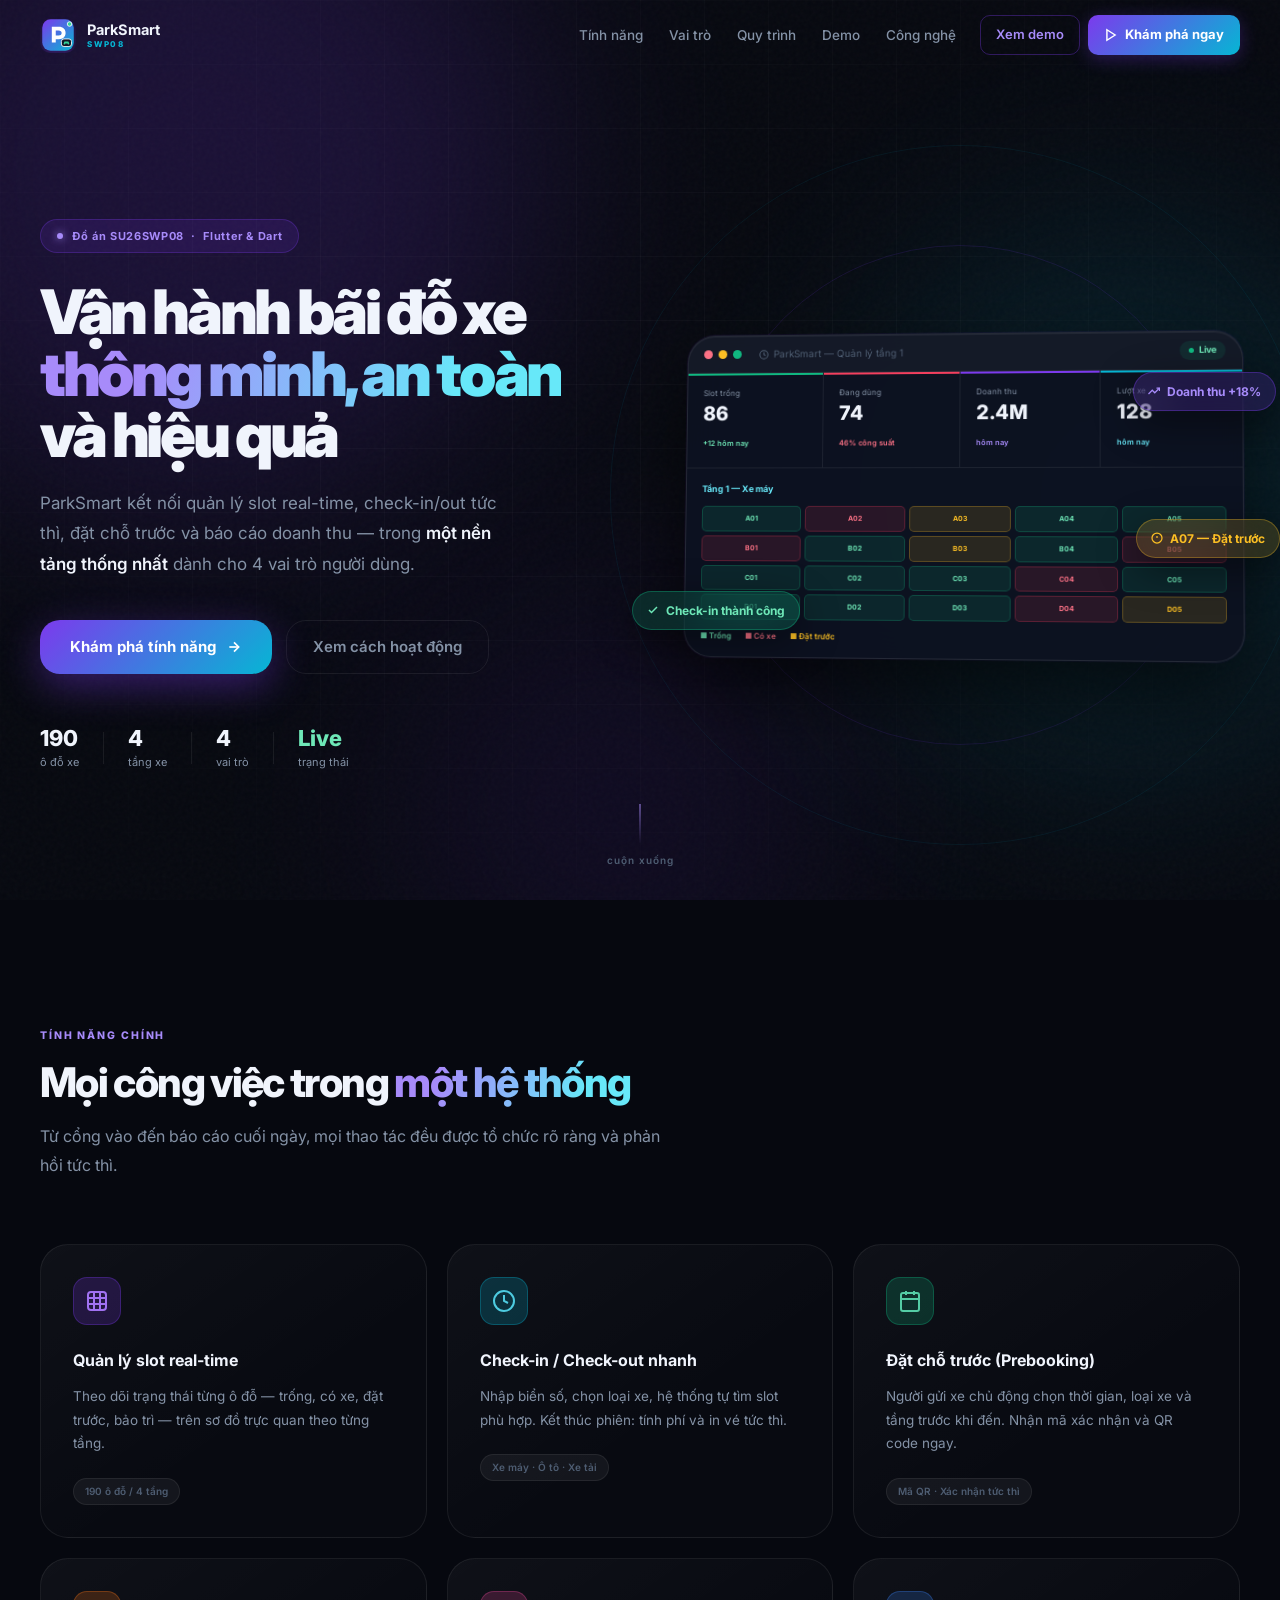
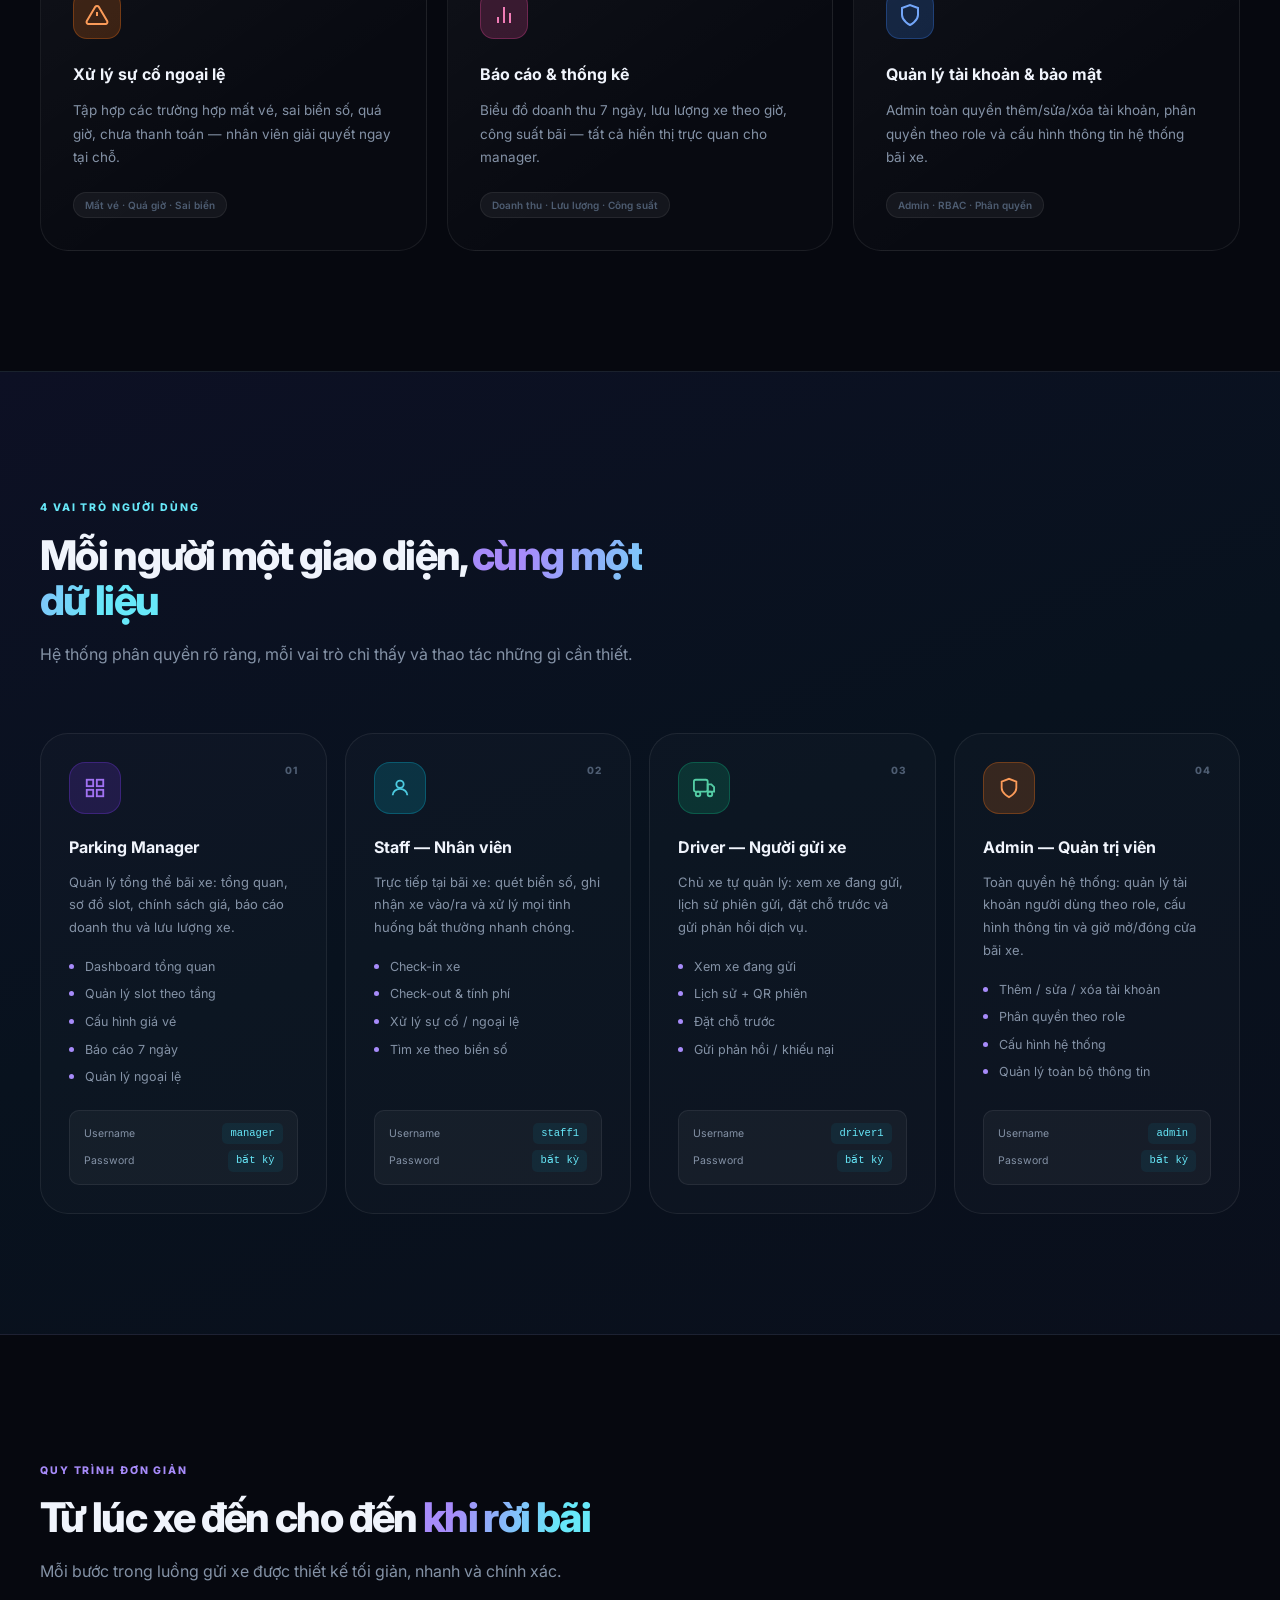
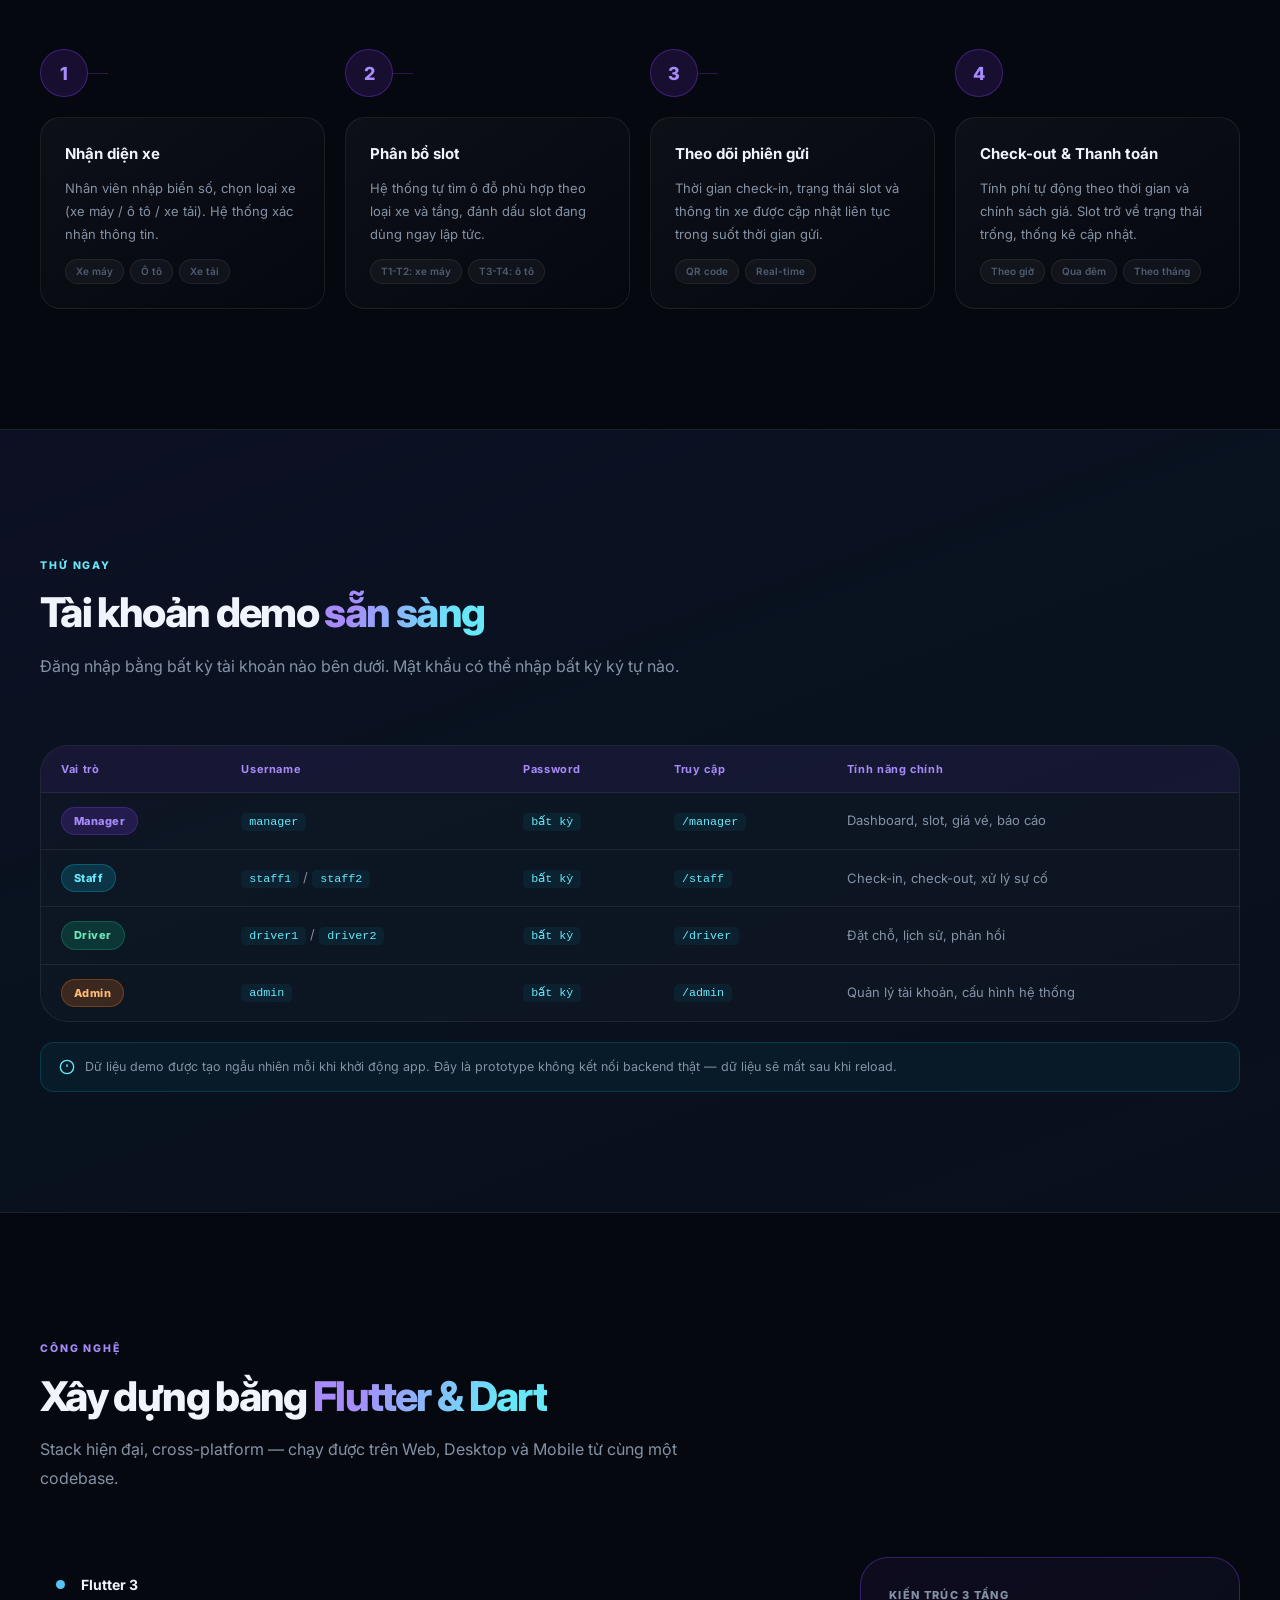
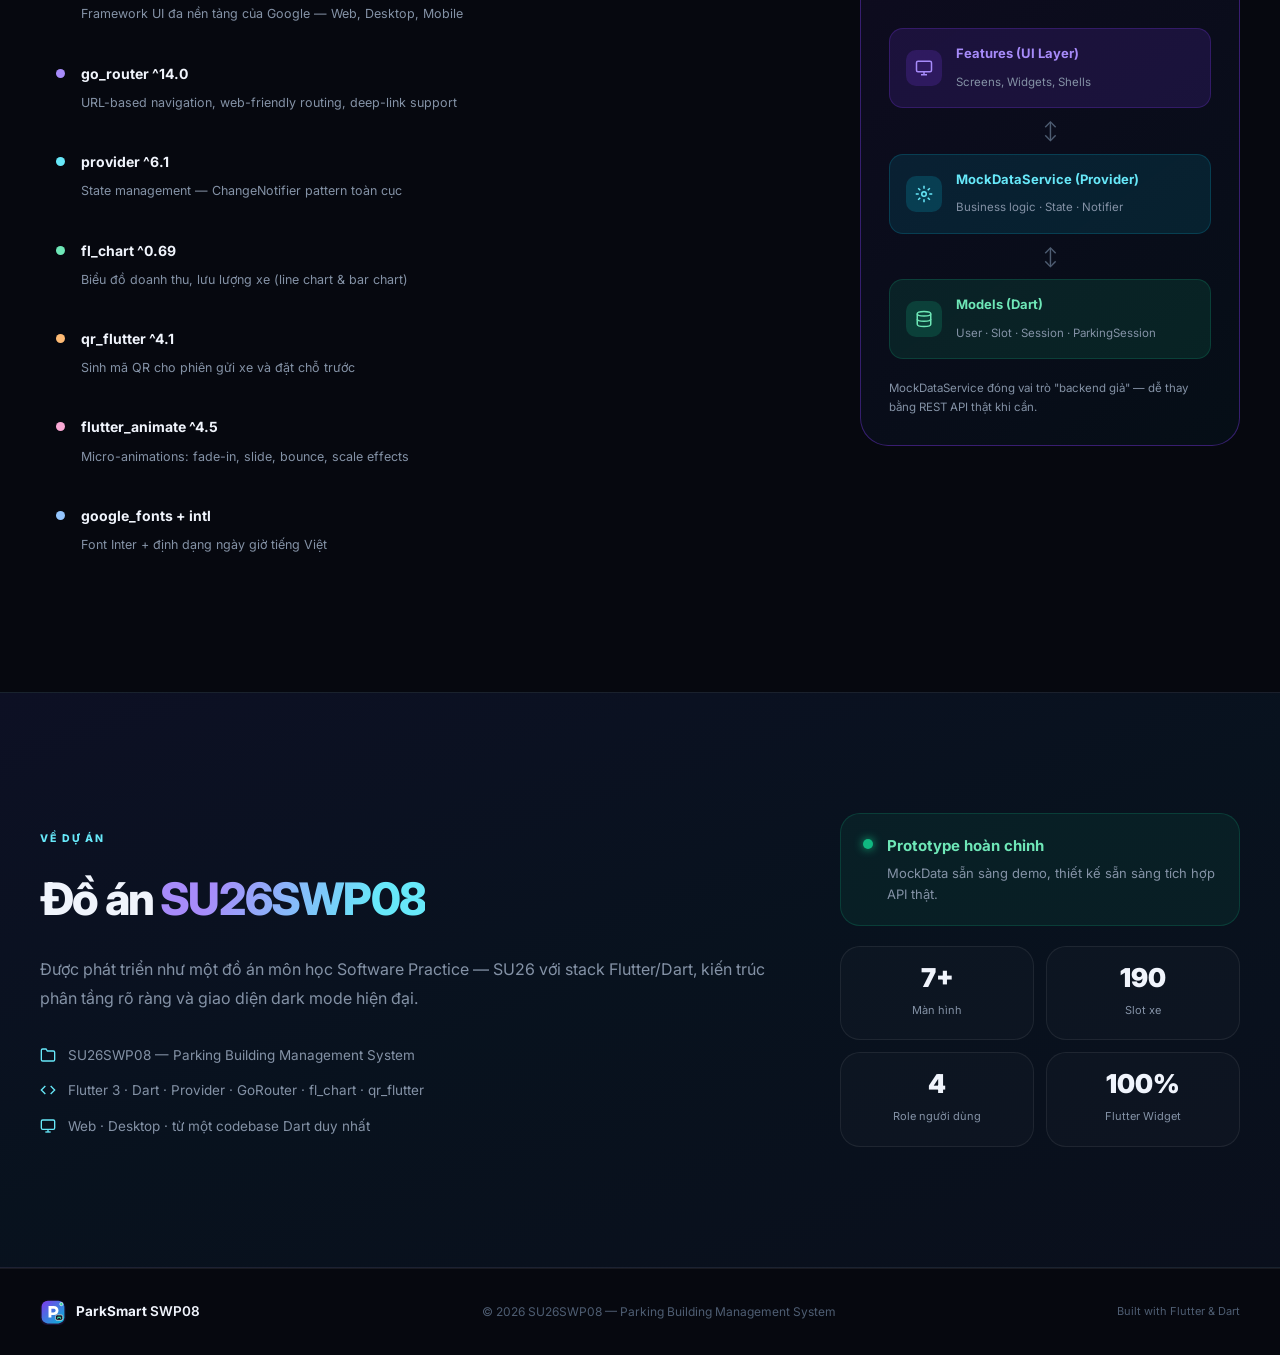
==== commit 8230fb9e: "Sucessful all" ====
--- a/landing/index.html
+++ b/landing/index.html
@@ -1,745 +1,1120 @@
 <!doctype html>
 <html lang="vi">
-<head>
-  <meta charset="utf-8">
-  <meta name="viewport" content="width=device-width, initial-scale=1">
-  <meta name="description" content="ParkSmart SWP08 — Hệ thống quản lý tòa nhà gửi xe thông minh. Quản lý slot real-time, check-in/out nhanh, đặt chỗ trước và báo cáo doanh thu.">
-  <title>ParkSmart SWP08 — Quản lý bãi đỗ xe thông minh</title>
-  <link rel="icon" href="logo.svg" type="image/svg+xml">
-  <link rel="preconnect" href="https://fonts.googleapis.com">
-  <link rel="preconnect" href="https://fonts.gstatic.com" crossorigin>
-  <link href="https://fonts.googleapis.com/css2?family=Inter:ital,opsz,wght@0,14..32,100..900;1,14..32,100..900&display=swap" rel="stylesheet">
-  <link rel="stylesheet" href="styles.css">
-</head>
-<body>
-
-  <!-- ══════════════════════ NAVBAR ══════════════════════ -->
-  <header class="navbar" id="navbar">
-    <div class="shell nav-inner">
-      <a class="brand" href="#top">
-        <div class="brand-logo">
-          <svg width="20" height="20" viewBox="0 0 24 24" fill="none" stroke="currentColor" stroke-width="2.5"><rect x="3" y="3" width="18" height="18" rx="3"/><path d="M9 3v18M3 9h6M3 15h6"/></svg>
+  <head>
+    <meta charset="utf-8" />
+    <meta name="viewport" content="width=device-width, initial-scale=1" />
+    <meta
+      name="description"
+      content="ParkSmart SWP08 — Nền tảng quản lý bãi đỗ xe thông minh, an toàn và hiệu quả. Quản lý slot real-time, check-in/out nhanh, đặt chỗ trước và báo cáo doanh thu."
+    />
+    <title>ParkSmart SWP08 — Quản lý bãi đỗ xe thông minh</title>
+    <link rel="icon" href="logo.svg" type="image/svg+xml" />
+    <link rel="preconnect" href="https://fonts.googleapis.com" />
+    <link rel="preconnect" href="https://fonts.gstatic.com" crossorigin />
+    <link
+      href="https://fonts.googleapis.com/css2?family=Inter:ital,opsz,wght@0,14..32,100..900;1,14..32,100..900&display=swap"
+      rel="stylesheet"
+    />
+    <link rel="stylesheet" href="styles.css" />
+  </head>
+  <body>
+    <!-- ══════════════════════ NAVBAR ══════════════════════ -->
+    <header class="navbar" id="navbar">
+      <div class="shell nav-inner">
+        <a class="brand" href="#top">
+          <img class="brand-logo" src="logo.svg" alt="Logo ParkSmart" />
+          <div class="brand-text">
+            <span class="brand-name">ParkSmart</span>
+            <span class="brand-tag">SWP08</span>
+          </div>
+        </a>
+
+        <nav class="nav-links">
+          <a href="#features">Tính năng</a>
+          <a href="#roles">Vai trò</a>
+          <a href="#workflow">Quy trình</a>
+          <a href="#demo">Demo</a>
+          <a href="#tech">Công nghệ</a>
+        </nav>
+
+        <div class="nav-cta">
+          <a class="btn-nav-ghost" href="#demo">Xem demo</a>
+          <a class="btn-nav-primary" href="#top">
+            <svg
+              width="14"
+              height="14"
+              viewBox="0 0 24 24"
+              fill="none"
+              stroke="currentColor"
+              stroke-width="2.5"
+            >
+              <polygon points="5,3 19,12 5,21" />
+            </svg>
+            Khám phá ngay
+          </a>
         </div>
-        <div class="brand-text">
-          <span class="brand-name">ParkSmart</span>
-          <span class="brand-tag">SWP08</span>
+
+        <button class="hamburger" id="menuBtn" aria-label="Menu">
+          <span></span><span></span><span></span>
+        </button>
+      </div>
+
+      <div class="mobile-drawer" id="mobileDrawer">
+        <nav>
+          <a href="#features" onclick="closeDrawer()">Tính năng</a>
+          <a href="#roles" onclick="closeDrawer()">Vai trò</a>
+          <a href="#workflow" onclick="closeDrawer()">Quy trình</a>
+          <a href="#demo" onclick="closeDrawer()">Demo</a>
+          <a href="#tech" onclick="closeDrawer()">Công nghệ</a>
+        </nav>
+        <a href="#demo" class="drawer-cta" onclick="closeDrawer()"
+          >Xem tài khoản demo →</a
+        >
+      </div>
+    </header>
+
+    <main id="top">
+      <!-- ══════════════════════ HERO ══════════════════════ -->
+      <section class="hero">
+        <!-- Background canvas -->
+        <div class="hero-bg">
+          <div class="orb orb-a"></div>
+          <div class="orb orb-b"></div>
+          <div class="orb orb-c"></div>
+          <div class="grid-lines"></div>
+          <div class="noise-overlay"></div>
         </div>
-      </a>
-
-      <nav class="nav-links">
-        <a href="#features">Tính năng</a>
-        <a href="#roles">Vai trò</a>
-        <a href="#workflow">Quy trình</a>
-        <a href="#demo">Demo</a>
-        <a href="#tech">Công nghệ</a>
-      </nav>
-
-      <div class="nav-cta">
-        <a class="btn-nav-ghost" href="#demo">Xem demo</a>
-        <a class="btn-nav-primary" href="#top">
-          <svg width="14" height="14" viewBox="0 0 24 24" fill="none" stroke="currentColor" stroke-width="2.5"><polygon points="5,3 19,12 5,21"/></svg>
-          Khám phá ngay
-        </a>
+
+        <div class="shell hero-inner">
+          <!-- Copy -->
+          <div class="hero-copy" data-aos="fade-up">
+            <div class="hero-pill">
+              <span class="pill-dot"></span>
+              Đồ án SU26SWP08 &nbsp;·&nbsp; Flutter &amp; Dart
+            </div>
+
+            <h1>
+              Vận hành bãi đỗ xe<br />
+              <em class="grad-em">thông minh, an toàn</em><br />
+              và hiệu quả
+            </h1>
+
+            <p class="hero-sub">
+              ParkSmart kết nối quản lý slot real-time, check-in/out tức thì,
+              đặt chỗ trước và báo cáo doanh thu — trong
+              <strong>một nền tảng thống nhất</strong> dành cho 4 vai trò người
+              dùng.
+            </p>
+
+            <div class="hero-btns">
+              <a class="btn-primary-lg" href="#features">
+                Khám phá tính năng
+                <svg
+                  width="16"
+                  height="16"
+                  viewBox="0 0 24 24"
+                  fill="none"
+                  stroke="currentColor"
+                  stroke-width="2.5"
+                >
+                  <line x1="5" y1="12" x2="19" y2="12" />
+                  <polyline points="12,5 19,12 12,19" />
+                </svg>
+              </a>
+              <a class="btn-ghost-lg" href="#workflow">Xem cách hoạt động</a>
+            </div>
+
+            <div class="hero-stats">
+              <div class="hstat"><strong>190</strong><span>ô đỗ xe</span></div>
+              <div class="hstat-sep"></div>
+              <div class="hstat"><strong>4</strong><span>tầng xe</span></div>
+              <div class="hstat-sep"></div>
+              <div class="hstat"><strong>4</strong><span>vai trò</span></div>
+              <div class="hstat-sep"></div>
+              <div class="hstat">
+                <strong class="live-text">Live</strong><span>trạng thái</span>
+              </div>
+            </div>
+          </div>
+
+          <!-- Dashboard mockup -->
+          <div class="hero-visual" data-aos="fade-left" data-aos-delay="200">
+            <div class="mockup-wrap">
+              <!-- Glow rings -->
+              <div class="ring ring-1"></div>
+              <div class="ring ring-2"></div>
+
+              <div class="dashboard-card">
+                <!-- Window chrome -->
+                <div class="window-chrome">
+                  <div class="chrome-dots">
+                    <span class="cdot red"></span>
+                    <span class="cdot yellow"></span>
+                    <span class="cdot green"></span>
+                  </div>
+                  <span class="chrome-title">
+                    <svg
+                      width="10"
+                      height="10"
+                      viewBox="0 0 24 24"
+                      fill="none"
+                      stroke="currentColor"
+                      stroke-width="2.5"
+                    >
+                      <circle cx="12" cy="12" r="10" />
+                      <polyline points="12,6 12,12 16,14" />
+                    </svg>
+                    ParkSmart — Quản lý tầng 1
+                  </span>
+                  <div class="chrome-live"><i></i> Live</div>
+                </div>
+
+                <!-- Stat bar -->
+                <div class="dash-stats">
+                  <div class="ds green">
+                    <span>Slot trống</span>
+                    <strong>86</strong>
+                    <small>+12 hôm nay</small>
+                  </div>
+                  <div class="ds red">
+                    <span>Đang dùng</span>
+                    <strong>74</strong>
+                    <small>46% công suất</small>
+                  </div>
+                  <div class="ds purple">
+                    <span>Doanh thu</span>
+                    <strong>2.4M</strong>
+                    <small>hôm nay</small>
+                  </div>
+                  <div class="ds cyan">
+                    <span>Lượt xe</span>
+                    <strong>128</strong>
+                    <small>hôm nay</small>
+                  </div>
+                </div>
+
+                <!-- Slot grid -->
+                <div class="dash-floor">
+                  <span class="floor-label">Tầng 1 — Xe máy</span>
+                  <div class="slot-grid" id="slotGrid">
+                    <!-- JS fills this -->
+                  </div>
+                  <div class="slot-legend">
+                    <span class="sl free">■ Trống</span>
+                    <span class="sl busy">■ Có xe</span>
+                    <span class="sl rsv">■ Đặt trước</span>
+                  </div>
+                </div>
+              </div>
+
+              <!-- Floating badges -->
+              <div class="fbadge fb-checkin">
+                <svg
+                  width="12"
+                  height="12"
+                  viewBox="0 0 24 24"
+                  fill="none"
+                  stroke="currentColor"
+                  stroke-width="3"
+                >
+                  <polyline points="20,6 9,17 4,12" />
+                </svg>
+                Check-in thành công
+              </div>
+              <div class="fbadge fb-revenue">
+                <svg
+                  width="12"
+                  height="12"
+                  viewBox="0 0 24 24"
+                  fill="none"
+                  stroke="currentColor"
+                  stroke-width="2.5"
+                >
+                  <polyline points="23,6 13.5,15.5 8.5,10.5 1,18" />
+                  <polyline points="17,6 23,6 23,12" />
+                </svg>
+                Doanh thu +18%
+              </div>
+              <div class="fbadge fb-alert">
+                <svg
+                  width="12"
+                  height="12"
+                  viewBox="0 0 24 24"
+                  fill="none"
+                  stroke="currentColor"
+                  stroke-width="2.5"
+                >
+                  <circle cx="12" cy="12" r="10" />
+                  <line x1="12" y1="8" x2="12" y2="12" />
+                  <line x1="12" y1="16" x2="12.01" y2="16" />
+                </svg>
+                A07 — Đặt trước
+              </div>
+            </div>
+          </div>
+        </div>
+
+        <!-- Scroll hint -->
+        <div class="scroll-hint">
+          <div class="scroll-line"></div>
+          <span>cuộn xuống</span>
+        </div>
+      </section>
+
+      <!-- ══════════════════════ FEATURES ══════════════════════ -->
+      <section id="features" class="section features-section">
+        <div class="shell">
+          <div class="sec-head" data-aos="fade-up">
+            <span class="sec-label">TÍNH NĂNG CHÍNH</span>
+            <h2>
+              Mọi công việc trong <span class="g-text">một hệ thống</span>
+            </h2>
+            <p>
+              Từ cổng vào đến báo cáo cuối ngày, mọi thao tác đều được tổ chức
+              rõ ràng và phản hồi tức thì.
+            </p>
+          </div>
+
+          <div class="feat-grid">
+            <article class="feat-card" data-aos="fade-up" data-aos-delay="0">
+              <div class="feat-icon-wrap" style="--c: #7c3aed">
+                <svg
+                  width="24"
+                  height="24"
+                  viewBox="0 0 24 24"
+                  fill="none"
+                  stroke="currentColor"
+                  stroke-width="2"
+                >
+                  <path d="M3 9h18M3 15h18M9 3v18M15 3v18" />
+                  <rect x="3" y="3" width="18" height="18" rx="3" />
+                </svg>
+              </div>
+              <h3>Quản lý slot real-time</h3>
+              <p>
+                Theo dõi trạng thái từng ô đỗ — trống, có xe, đặt trước, bảo trì
+                — trên sơ đồ trực quan theo từng tầng.
+              </p>
+              <div class="feat-chip">190 ô đỗ / 4 tầng</div>
+            </article>
+
+            <article class="feat-card" data-aos="fade-up" data-aos-delay="60">
+              <div class="feat-icon-wrap" style="--c: #06b6d4">
+                <svg
+                  width="24"
+                  height="24"
+                  viewBox="0 0 24 24"
+                  fill="none"
+                  stroke="currentColor"
+                  stroke-width="2"
+                >
+                  <circle cx="12" cy="12" r="10" />
+                  <polyline points="12,6 12,12 16,14" />
+                </svg>
+              </div>
+              <h3>Check-in / Check-out nhanh</h3>
+              <p>
+                Nhập biển số, chọn loại xe, hệ thống tự tìm slot phù hợp. Kết
+                thúc phiên: tính phí và in vé tức thì.
+              </p>
+              <div class="feat-chip">Xe máy · Ô tô · Xe tải</div>
+            </article>
+
+            <article class="feat-card" data-aos="fade-up" data-aos-delay="120">
+              <div class="feat-icon-wrap" style="--c: #10b981">
+                <svg
+                  width="24"
+                  height="24"
+                  viewBox="0 0 24 24"
+                  fill="none"
+                  stroke="currentColor"
+                  stroke-width="2"
+                >
+                  <rect x="3" y="4" width="18" height="18" rx="2" />
+                  <line x1="16" y1="2" x2="16" y2="6" />
+                  <line x1="8" y1="2" x2="8" y2="6" />
+                  <line x1="3" y1="10" x2="21" y2="10" />
+                </svg>
+              </div>
+              <h3>Đặt chỗ trước (Prebooking)</h3>
+              <p>
+                Người gửi xe chủ động chọn thời gian, loại xe và tầng trước khi
+                đến. Nhận mã xác nhận và QR code ngay.
+              </p>
+              <div class="feat-chip">Mã QR · Xác nhận tức thì</div>
+            </article>
+
+            <article class="feat-card" data-aos="fade-up" data-aos-delay="0">
+              <div class="feat-icon-wrap" style="--c: #f97316">
+                <svg
+                  width="24"
+                  height="24"
+                  viewBox="0 0 24 24"
+                  fill="none"
+                  stroke="currentColor"
+                  stroke-width="2"
+                >
+                  <path
+                    d="M10.29 3.86L1.82 18a2 2 0 001.71 3h16.94a2 2 0 001.71-3L13.71 3.86a2 2 0 00-3.42 0z"
+                  />
+                  <line x1="12" y1="9" x2="12" y2="13" />
+                  <line x1="12" y1="17" x2="12.01" y2="17" />
+                </svg>
+              </div>
+              <h3>Xử lý sự cố ngoại lệ</h3>
+              <p>
+                Tập hợp các trường hợp mất vé, sai biển số, quá giờ, chưa thanh
+                toán — nhân viên giải quyết ngay tại chỗ.
+              </p>
+              <div class="feat-chip">Mất vé · Quá giờ · Sai biển</div>
+            </article>
+
+            <article class="feat-card" data-aos="fade-up" data-aos-delay="60">
+              <div class="feat-icon-wrap" style="--c: #ec4899">
+                <svg
+                  width="24"
+                  height="24"
+                  viewBox="0 0 24 24"
+                  fill="none"
+                  stroke="currentColor"
+                  stroke-width="2"
+                >
+                  <line x1="18" y1="20" x2="18" y2="10" />
+                  <line x1="12" y1="20" x2="12" y2="4" />
+                  <line x1="6" y1="20" x2="6" y2="14" />
+                </svg>
+              </div>
+              <h3>Báo cáo &amp; thống kê</h3>
+              <p>
+                Biểu đồ doanh thu 7 ngày, lưu lượng xe theo giờ, công suất bãi —
+                tất cả hiển thị trực quan cho manager.
+              </p>
+              <div class="feat-chip">Doanh thu · Lưu lượng · Công suất</div>
+            </article>
+
+            <article class="feat-card" data-aos="fade-up" data-aos-delay="120">
+              <div class="feat-icon-wrap" style="--c: #3b82f6">
+                <svg
+                  width="24"
+                  height="24"
+                  viewBox="0 0 24 24"
+                  fill="none"
+                  stroke="currentColor"
+                  stroke-width="2"
+                >
+                  <path d="M12 22s8-4 8-10V5l-8-3-8 3v7c0 6 8 10 8 10z" />
+                </svg>
+              </div>
+              <h3>Quản lý tài khoản &amp; bảo mật</h3>
+              <p>
+                Admin toàn quyền thêm/sửa/xóa tài khoản, phân quyền theo role và
+                cấu hình thông tin hệ thống bãi xe.
+              </p>
+              <div class="feat-chip">Admin · RBAC · Phân quyền</div>
+            </article>
+          </div>
+        </div>
+      </section>
+
+      <!-- ══════════════════════ ROLES ══════════════════════ -->
+      <section id="roles" class="section roles-section">
+        <div class="shell">
+          <div class="sec-head" data-aos="fade-up">
+            <span class="sec-label" style="color: var(--cyan-l)"
+              >4 VAI TRÒ NGƯỜI DÙNG</span
+            >
+            <h2>
+              Mỗi người một giao diện,
+              <span class="g-text">cùng một dữ liệu</span>
+            </h2>
+            <p>
+              Hệ thống phân quyền rõ ràng, mỗi vai trò chỉ thấy và thao tác
+              những gì cần thiết.
+            </p>
+          </div>
+
+          <div class="role-grid">
+            <!-- Manager -->
+            <article class="role-card" data-aos="fade-up" data-aos-delay="0">
+              <div class="role-header">
+                <div class="role-icon" style="--rc: #7c3aed">
+                  <svg
+                    width="22"
+                    height="22"
+                    viewBox="0 0 24 24"
+                    fill="none"
+                    stroke="currentColor"
+                    stroke-width="2"
+                  >
+                    <rect x="3" y="3" width="7" height="7" />
+                    <rect x="14" y="3" width="7" height="7" />
+                    <rect x="3" y="14" width="7" height="7" />
+                    <rect x="14" y="14" width="7" height="7" />
+                  </svg>
+                </div>
+                <span class="role-num">01</span>
+              </div>
+              <h3>Parking Manager</h3>
+              <p>
+                Quản lý tổng thể bãi xe: tổng quan, sơ đồ slot, chính sách giá,
+                báo cáo doanh thu và lưu lượng xe.
+              </p>
+              <ul class="role-perms">
+                <li>Dashboard tổng quan</li>
+                <li>Quản lý slot theo tầng</li>
+                <li>Cấu hình giá vé</li>
+                <li>Báo cáo 7 ngày</li>
+                <li>Quản lý ngoại lệ</li>
+              </ul>
+              <div class="role-cred">
+                <div class="cred-line">
+                  <span>Username</span><code>manager</code>
+                </div>
+                <div class="cred-line">
+                  <span>Password</span><code>bất kỳ</code>
+                </div>
+              </div>
+            </article>
+
+            <!-- Staff -->
+            <article class="role-card" data-aos="fade-up" data-aos-delay="80">
+              <div class="role-header">
+                <div class="role-icon" style="--rc: #06b6d4">
+                  <svg
+                    width="22"
+                    height="22"
+                    viewBox="0 0 24 24"
+                    fill="none"
+                    stroke="currentColor"
+                    stroke-width="2"
+                  >
+                    <circle cx="12" cy="8" r="4" />
+                    <path d="M4 20c0-4 3.6-7 8-7s8 3 8 7" />
+                  </svg>
+                </div>
+                <span class="role-num">02</span>
+              </div>
+              <h3>Staff — Nhân viên</h3>
+              <p>
+                Trực tiếp tại bãi xe: quét biển số, ghi nhận xe vào/ra và xử lý
+                mọi tình huống bất thường nhanh chóng.
+              </p>
+              <ul class="role-perms">
+                <li>Check-in xe</li>
+                <li>Check-out &amp; tính phí</li>
+                <li>Xử lý sự cố / ngoại lệ</li>
+                <li>Tìm xe theo biển số</li>
+              </ul>
+              <div class="role-cred">
+                <div class="cred-line">
+                  <span>Username</span><code>staff1</code>
+                </div>
+                <div class="cred-line">
+                  <span>Password</span><code>bất kỳ</code>
+                </div>
+              </div>
+            </article>
+
+            <!-- Driver -->
+            <article class="role-card" data-aos="fade-up" data-aos-delay="160">
+              <div class="role-header">
+                <div class="role-icon" style="--rc: #10b981">
+                  <svg
+                    width="22"
+                    height="22"
+                    viewBox="0 0 24 24"
+                    fill="none"
+                    stroke="currentColor"
+                    stroke-width="2"
+                  >
+                    <rect x="1" y="3" width="15" height="13" rx="2" />
+                    <path d="M16 8h4l3 3v5h-7V8z" />
+                    <circle cx="5.5" cy="18.5" r="2.5" />
+                    <circle cx="18.5" cy="18.5" r="2.5" />
+                  </svg>
+                </div>
+                <span class="role-num">03</span>
+              </div>
+              <h3>Driver — Người gửi xe</h3>
+              <p>
+                Chủ xe tự quản lý: xem xe đang gửi, lịch sử phiên gửi, đặt chỗ
+                trước và gửi phản hồi dịch vụ.
+              </p>
+              <ul class="role-perms">
+                <li>Xem xe đang gửi</li>
+                <li>Lịch sử + QR phiên</li>
+                <li>Đặt chỗ trước</li>
+                <li>Gửi phản hồi / khiếu nại</li>
+              </ul>
+              <div class="role-cred">
+                <div class="cred-line">
+                  <span>Username</span><code>driver1</code>
+                </div>
+                <div class="cred-line">
+                  <span>Password</span><code>bất kỳ</code>
+                </div>
+              </div>
+            </article>
+
+            <!-- Admin -->
+            <article class="role-card" data-aos="fade-up" data-aos-delay="240">
+              <div class="role-header">
+                <div class="role-icon" style="--rc: #f97316">
+                  <svg
+                    width="22"
+                    height="22"
+                    viewBox="0 0 24 24"
+                    fill="none"
+                    stroke="currentColor"
+                    stroke-width="2"
+                  >
+                    <path d="M12 22s8-4 8-10V5l-8-3-8 3v7c0 6 8 10 8 10z" />
+                  </svg>
+                </div>
+                <span class="role-num">04</span>
+              </div>
+              <h3>Admin — Quản trị viên</h3>
+              <p>
+                Toàn quyền hệ thống: quản lý tài khoản người dùng theo role, cấu
+                hình thông tin và giờ mở/đóng cửa bãi xe.
+              </p>
+              <ul class="role-perms">
+                <li>Thêm / sửa / xóa tài khoản</li>
+                <li>Phân quyền theo role</li>
+                <li>Cấu hình hệ thống</li>
+                <li>Quản lý toàn bộ thông tin</li>
+              </ul>
+              <div class="role-cred">
+                <div class="cred-line">
+                  <span>Username</span><code>admin</code>
+                </div>
+                <div class="cred-line">
+                  <span>Password</span><code>bất kỳ</code>
+                </div>
+              </div>
+            </article>
+          </div>
+        </div>
+      </section>
+
+      <!-- ══════════════════════ WORKFLOW ══════════════════════ -->
+      <section id="workflow" class="section wf-section">
+        <div class="shell">
+          <div class="sec-head" data-aos="fade-up">
+            <span class="sec-label">QUY TRÌNH ĐƠN GIẢN</span>
+            <h2>
+              Từ lúc xe đến cho đến <span class="g-text">khi rời bãi</span>
+            </h2>
+            <p>
+              Mỗi bước trong luồng gửi xe được thiết kế tối giản, nhanh và chính
+              xác.
+            </p>
+          </div>
+
+          <div class="wf-track">
+            <div class="wf-connector"></div>
+            <div class="wf-steps">
+              <div class="wf-step" data-aos="fade-up" data-aos-delay="0">
+                <div class="wf-circle">
+                  <span>1</span>
+                </div>
+                <div class="wf-card">
+                  <h3>Nhận diện xe</h3>
+                  <p>
+                    Nhân viên nhập biển số, chọn loại xe (xe máy / ô tô / xe
+                    tải). Hệ thống xác nhận thông tin.
+                  </p>
+                  <div class="wf-tags">
+                    <span>Xe máy</span><span>Ô tô</span><span>Xe tải</span>
+                  </div>
+                </div>
+              </div>
+
+              <div class="wf-step" data-aos="fade-up" data-aos-delay="80">
+                <div class="wf-circle">
+                  <span>2</span>
+                </div>
+                <div class="wf-card">
+                  <h3>Phân bổ slot</h3>
+                  <p>
+                    Hệ thống tự tìm ô đỗ phù hợp theo loại xe và tầng, đánh dấu
+                    slot đang dùng ngay lập tức.
+                  </p>
+                  <div class="wf-tags">
+                    <span>T1-T2: xe máy</span><span>T3-T4: ô tô</span>
+                  </div>
+                </div>
+              </div>
+
+              <div class="wf-step" data-aos="fade-up" data-aos-delay="160">
+                <div class="wf-circle">
+                  <span>3</span>
+                </div>
+                <div class="wf-card">
+                  <h3>Theo dõi phiên gửi</h3>
+                  <p>
+                    Thời gian check-in, trạng thái slot và thông tin xe được cập
+                    nhật liên tục trong suốt thời gian gửi.
+                  </p>
+                  <div class="wf-tags">
+                    <span>QR code</span><span>Real-time</span>
+                  </div>
+                </div>
+              </div>
+
+              <div class="wf-step" data-aos="fade-up" data-aos-delay="240">
+                <div class="wf-circle">
+                  <span>4</span>
+                </div>
+                <div class="wf-card">
+                  <h3>Check-out &amp; Thanh toán</h3>
+                  <p>
+                    Tính phí tự động theo thời gian và chính sách giá. Slot trở
+                    về trạng thái trống, thống kê cập nhật.
+                  </p>
+                  <div class="wf-tags">
+                    <span>Theo giờ</span><span>Qua đêm</span
+                    ><span>Theo tháng</span>
+                  </div>
+                </div>
+              </div>
+            </div>
+          </div>
+        </div>
+      </section>
+
+      <!-- ══════════════════════ DEMO ══════════════════════ -->
+      <section id="demo" class="section demo-section">
+        <div class="shell">
+          <div class="sec-head" data-aos="fade-up">
+            <span class="sec-label" style="color: var(--cyan-l)">THỬ NGAY</span>
+            <h2>Tài khoản demo <span class="g-text">sẵn sàng</span></h2>
+            <p>
+              Đăng nhập bằng bất kỳ tài khoản nào bên dưới. Mật khẩu có thể nhập
+              bất kỳ ký tự nào.
+            </p>
+          </div>
+
+          <div class="demo-accounts" data-aos="fade-up" data-aos-delay="100">
+            <div class="demo-table-wrap">
+              <table class="demo-table">
+                <thead>
+                  <tr>
+                    <th>Vai trò</th>
+                    <th>Username</th>
+                    <th>Password</th>
+                    <th>Truy cập</th>
+                    <th>Tính năng chính</th>
+                  </tr>
+                </thead>
+                <tbody>
+                  <tr>
+                    <td><span class="role-badge purple">Manager</span></td>
+                    <td><code>manager</code></td>
+                    <td><code>bất kỳ</code></td>
+                    <td><code>/manager</code></td>
+                    <td>Dashboard, slot, giá vé, báo cáo</td>
+                  </tr>
+                  <tr>
+                    <td><span class="role-badge cyan">Staff</span></td>
+                    <td><code>staff1</code> / <code>staff2</code></td>
+                    <td><code>bất kỳ</code></td>
+                    <td><code>/staff</code></td>
+                    <td>Check-in, check-out, xử lý sự cố</td>
+                  </tr>
+                  <tr>
+                    <td><span class="role-badge green">Driver</span></td>
+                    <td><code>driver1</code> / <code>driver2</code></td>
+                    <td><code>bất kỳ</code></td>
+                    <td><code>/driver</code></td>
+                    <td>Đặt chỗ, lịch sử, phản hồi</td>
+                  </tr>
+                  <tr>
+                    <td><span class="role-badge orange">Admin</span></td>
+                    <td><code>admin</code></td>
+                    <td><code>bất kỳ</code></td>
+                    <td><code>/admin</code></td>
+                    <td>Quản lý tài khoản, cấu hình hệ thống</td>
+                  </tr>
+                </tbody>
+              </table>
+            </div>
+
+            <div class="demo-notice">
+              <svg
+                width="16"
+                height="16"
+                viewBox="0 0 24 24"
+                fill="none"
+                stroke="currentColor"
+                stroke-width="2"
+              >
+                <circle cx="12" cy="12" r="10" />
+                <line x1="12" y1="8" x2="12" y2="12" />
+                <line x1="12" y1="16" x2="12.01" y2="16" />
+              </svg>
+              <span
+                >Dữ liệu demo được tạo ngẫu nhiên mỗi khi khởi động app. Đây là
+                prototype không kết nối backend thật — dữ liệu sẽ mất sau khi
+                reload.</span
+              >
+            </div>
+          </div>
+        </div>
+      </section>
+
+      <!-- ══════════════════════ TECH ══════════════════════ -->
+      <section id="tech" class="section tech-section">
+        <div class="shell">
+          <div class="sec-head" data-aos="fade-up">
+            <span class="sec-label">CÔNG NGHỆ</span>
+            <h2>
+              Xây dựng bằng <span class="g-text">Flutter &amp; Dart</span>
+            </h2>
+            <p>
+              Stack hiện đại, cross-platform — chạy được trên Web, Desktop và
+              Mobile từ cùng một codebase.
+            </p>
+          </div>
+
+          <div class="tech-layout">
+            <!-- Stack list -->
+            <div class="stack-list" data-aos="fade-up" data-aos-delay="0">
+              <div class="stack-item">
+                <div class="stack-dot" style="background: #54c5f8"></div>
+                <div>
+                  <strong>Flutter 3</strong>
+                  <span
+                    >Framework UI đa nền tảng của Google — Web, Desktop,
+                    Mobile</span
+                  >
+                </div>
+              </div>
+              <div class="stack-item">
+                <div class="stack-dot" style="background: #a78bfa"></div>
+                <div>
+                  <strong>go_router ^14.0</strong>
+                  <span
+                    >URL-based navigation, web-friendly routing, deep-link
+                    support</span
+                  >
+                </div>
+              </div>
+              <div class="stack-item">
+                <div class="stack-dot" style="background: #67e8f9"></div>
+                <div>
+                  <strong>provider ^6.1</strong>
+                  <span
+                    >State management — ChangeNotifier pattern toàn cục</span
+                  >
+                </div>
+              </div>
+              <div class="stack-item">
+                <div class="stack-dot" style="background: #6ee7b7"></div>
+                <div>
+                  <strong>fl_chart ^0.69</strong>
+                  <span
+                    >Biểu đồ doanh thu, lưu lượng xe (line chart &amp; bar
+                    chart)</span
+                  >
+                </div>
+              </div>
+              <div class="stack-item">
+                <div class="stack-dot" style="background: #fdba74"></div>
+                <div>
+                  <strong>qr_flutter ^4.1</strong>
+                  <span>Sinh mã QR cho phiên gửi xe và đặt chỗ trước</span>
+                </div>
+              </div>
+              <div class="stack-item">
+                <div class="stack-dot" style="background: #f9a8d4"></div>
+                <div>
+                  <strong>flutter_animate ^4.5</strong>
+                  <span
+                    >Micro-animations: fade-in, slide, bounce, scale
+                    effects</span
+                  >
+                </div>
+              </div>
+              <div class="stack-item">
+                <div class="stack-dot" style="background: #93c5fd"></div>
+                <div>
+                  <strong>google_fonts + intl</strong>
+                  <span>Font Inter + định dạng ngày giờ tiếng Việt</span>
+                </div>
+              </div>
+            </div>
+
+            <!-- Arch diagram -->
+            <div class="arch-diagram" data-aos="fade-up" data-aos-delay="150">
+              <div class="arch-title">Kiến trúc 3 tầng</div>
+              <div class="arch-layers">
+                <div class="arch-layer layer-ui">
+                  <div class="layer-icon">
+                    <svg
+                      width="18"
+                      height="18"
+                      viewBox="0 0 24 24"
+                      fill="none"
+                      stroke="currentColor"
+                      stroke-width="2"
+                    >
+                      <rect x="2" y="3" width="20" height="14" rx="2" />
+                      <line x1="8" y1="21" x2="16" y2="21" />
+                      <line x1="12" y1="17" x2="12" y2="21" />
+                    </svg>
+                  </div>
+                  <div class="layer-info">
+                    <strong>Features (UI Layer)</strong>
+                    <span>Screens, Widgets, Shells</span>
+                  </div>
+                </div>
+                <div class="arch-arrow">↕</div>
+                <div class="arch-layer layer-svc">
+                  <div class="layer-icon">
+                    <svg
+                      width="18"
+                      height="18"
+                      viewBox="0 0 24 24"
+                      fill="none"
+                      stroke="currentColor"
+                      stroke-width="2"
+                    >
+                      <circle cx="12" cy="12" r="3" />
+                      <path
+                        d="M12 1v4M12 19v4M4.22 4.22l2.83 2.83M16.95 16.95l2.83 2.83M1 12h4M19 12h4M4.22 19.78l2.83-2.83M16.95 7.05l2.83-2.83"
+                      />
+                    </svg>
+                  </div>
+                  <div class="layer-info">
+                    <strong>MockDataService (Provider)</strong>
+                    <span>Business logic · State · Notifier</span>
+                  </div>
+                </div>
+                <div class="arch-arrow">↕</div>
+                <div class="arch-layer layer-model">
+                  <div class="layer-icon">
+                    <svg
+                      width="18"
+                      height="18"
+                      viewBox="0 0 24 24"
+                      fill="none"
+                      stroke="currentColor"
+                      stroke-width="2"
+                    >
+                      <ellipse cx="12" cy="5" rx="9" ry="3" />
+                      <path d="M21 12c0 1.66-4 3-9 3s-9-1.34-9-3" />
+                      <path d="M3 5v14c0 1.66 4 3 9 3s9-1.34 9-3V5" />
+                    </svg>
+                  </div>
+                  <div class="layer-info">
+                    <strong>Models (Dart)</strong>
+                    <span>User · Slot · Session · ParkingSession</span>
+                  </div>
+                </div>
+              </div>
+              <p class="arch-note">
+                MockDataService đóng vai trò "backend giả" — dễ thay bằng REST
+                API thật khi cần.
+              </p>
+            </div>
+          </div>
+        </div>
+      </section>
+
+      <!-- ══════════════════════ ABOUT ══════════════════════ -->
+      <section id="about" class="section about-section">
+        <div class="shell">
+          <div class="about-grid">
+            <div class="about-copy" data-aos="fade-up">
+              <span class="sec-label" style="color: var(--cyan-l)"
+                >VỀ DỰ ÁN</span
+              >
+              <h2>Đồ án <span class="g-text">SU26SWP08</span></h2>
+              <p>
+                Được phát triển như một đồ án môn học Software Practice — SU26
+                với stack Flutter/Dart, kiến trúc phân tầng rõ ràng và giao diện
+                dark mode hiện đại.
+              </p>
+              <div class="about-meta">
+                <div class="meta-item">
+                  <svg
+                    width="16"
+                    height="16"
+                    viewBox="0 0 24 24"
+                    fill="none"
+                    stroke="currentColor"
+                    stroke-width="2"
+                  >
+                    <path
+                      d="M22 19a2 2 0 01-2 2H4a2 2 0 01-2-2V5a2 2 0 012-2h5l2 3h9a2 2 0 012 2z"
+                    />
+                  </svg>
+                  <span>SU26SWP08 — Parking Building Management System</span>
+                </div>
+                <div class="meta-item">
+                  <svg
+                    width="16"
+                    height="16"
+                    viewBox="0 0 24 24"
+                    fill="none"
+                    stroke="currentColor"
+                    stroke-width="2"
+                  >
+                    <polyline points="16,18 22,12 16,6" />
+                    <polyline points="8,6 2,12 8,18" />
+                  </svg>
+                  <span
+                    >Flutter 3 · Dart · Provider · GoRouter · fl_chart ·
+                    qr_flutter</span
+                  >
+                </div>
+                <div class="meta-item">
+                  <svg
+                    width="16"
+                    height="16"
+                    viewBox="0 0 24 24"
+                    fill="none"
+                    stroke="currentColor"
+                    stroke-width="2"
+                  >
+                    <rect x="2" y="3" width="20" height="14" rx="2" />
+                    <line x1="8" y1="21" x2="16" y2="21" />
+                    <line x1="12" y1="17" x2="12" y2="21" />
+                  </svg>
+                  <span>Web · Desktop · từ một codebase Dart duy nhất</span>
+                </div>
+              </div>
+            </div>
+            <div class="about-status" data-aos="fade-up" data-aos-delay="150">
+              <div class="status-card">
+                <div class="status-dot"></div>
+                <div>
+                  <strong>Prototype hoàn chỉnh</strong>
+                  <p>
+                    MockData sẵn sàng demo, thiết kế sẵn sàng tích hợp API thật.
+                  </p>
+                </div>
+              </div>
+              <div class="status-stats">
+                <div class="ss-item">
+                  <strong>7+</strong>
+                  <span>Màn hình</span>
+                </div>
+                <div class="ss-item">
+                  <strong>190</strong>
+                  <span>Slot xe</span>
+                </div>
+                <div class="ss-item">
+                  <strong>4</strong>
+                  <span>Role người dùng</span>
+                </div>
+                <div class="ss-item">
+                  <strong>100%</strong>
+                  <span>Flutter Widget</span>
+                </div>
+              </div>
+            </div>
+          </div>
+        </div>
+      </section>
+
+    </main>
+
+    <!-- ══════════════════════ FOOTER ══════════════════════ -->
+    <footer class="site-footer">
+      <div class="shell footer-inner">
+        <div class="footer-brand">
+          <img class="brand-logo sm" src="logo.svg" alt="Logo ParkSmart" />
+          <span><strong>ParkSmart</strong> SWP08</span>
+        </div>
+        <span class="footer-copy"
+          >© 2026 SU26SWP08 — Parking Building Management System</span
+        >
+        <span class="footer-built">Built with Flutter &amp; Dart</span>
       </div>
-
-      <button class="hamburger" id="menuBtn" aria-label="Menu">
-        <span></span><span></span><span></span>
-      </button>
-    </div>
-
-    <div class="mobile-drawer" id="mobileDrawer">
-      <nav>
-        <a href="#features" onclick="closeDrawer()">Tính năng</a>
-        <a href="#roles" onclick="closeDrawer()">Vai trò</a>
-        <a href="#workflow" onclick="closeDrawer()">Quy trình</a>
-        <a href="#demo" onclick="closeDrawer()">Demo</a>
-        <a href="#tech" onclick="closeDrawer()">Công nghệ</a>
-      </nav>
-      <a href="#demo" class="drawer-cta" onclick="closeDrawer()">Xem tài khoản demo →</a>
-    </div>
-  </header>
-
-  <main id="top">
-
-    <!-- ══════════════════════ HERO ══════════════════════ -->
-    <section class="hero">
-      <!-- Background canvas -->
-      <div class="hero-bg">
-        <div class="orb orb-a"></div>
-        <div class="orb orb-b"></div>
-        <div class="orb orb-c"></div>
-        <div class="grid-lines"></div>
-        <div class="noise-overlay"></div>
-      </div>
-
-      <div class="shell hero-inner">
-        <!-- Copy -->
-        <div class="hero-copy" data-aos="fade-up">
-          <div class="hero-pill">
-            <span class="pill-dot"></span>
-            Đồ án SU26SWP08 &nbsp;·&nbsp; Flutter &amp; Dart
-          </div>
-
-          <h1>
-            Bãi xe thông minh<br>
-            <em class="grad-em">không còn</em><br>
-            mất kiểm soát
-          </h1>
-
-          <p class="hero-sub">
-            ParkSmart kết nối quản lý slot real-time, check-in/out tức thì,
-            đặt chỗ trước và báo cáo doanh thu — trong <strong>một nền tảng
-            thống nhất</strong> dành cho 4 vai trò người dùng.
-          </p>
-
-          <div class="hero-btns">
-            <a class="btn-primary-lg" href="#features">
-              Khám phá tính năng
-              <svg width="16" height="16" viewBox="0 0 24 24" fill="none" stroke="currentColor" stroke-width="2.5"><line x1="5" y1="12" x2="19" y2="12"/><polyline points="12,5 19,12 12,19"/></svg>
-            </a>
-            <a class="btn-ghost-lg" href="#workflow">Xem cách hoạt động</a>
-          </div>
-
-          <div class="hero-stats">
-            <div class="hstat"><strong>190</strong><span>ô đỗ xe</span></div>
-            <div class="hstat-sep"></div>
-            <div class="hstat"><strong>4</strong><span>tầng xe</span></div>
-            <div class="hstat-sep"></div>
-            <div class="hstat"><strong>4</strong><span>vai trò</span></div>
-            <div class="hstat-sep"></div>
-            <div class="hstat"><strong class="live-text">Live</strong><span>trạng thái</span></div>
-          </div>
-        </div>
-
-        <!-- Dashboard mockup -->
-        <div class="hero-visual" data-aos="fade-left" data-aos-delay="200">
-          <div class="mockup-wrap">
-            <!-- Glow rings -->
-            <div class="ring ring-1"></div>
-            <div class="ring ring-2"></div>
-
-            <div class="dashboard-card">
-              <!-- Window chrome -->
-              <div class="window-chrome">
-                <div class="chrome-dots">
-                  <span class="cdot red"></span>
-                  <span class="cdot yellow"></span>
-                  <span class="cdot green"></span>
-                </div>
-                <span class="chrome-title">
-                  <svg width="10" height="10" viewBox="0 0 24 24" fill="none" stroke="currentColor" stroke-width="2.5"><circle cx="12" cy="12" r="10"/><polyline points="12,6 12,12 16,14"/></svg>
-                  ParkSmart — Quản lý tầng 1
-                </span>
-                <div class="chrome-live">
-                  <i></i> Live
-                </div>
-              </div>
-
-              <!-- Stat bar -->
-              <div class="dash-stats">
-                <div class="ds green">
-                  <span>Slot trống</span>
-                  <strong>86</strong>
-                  <small>+12 hôm nay</small>
-                </div>
-                <div class="ds red">
-                  <span>Đang dùng</span>
-                  <strong>74</strong>
-                  <small>46% công suất</small>
-                </div>
-                <div class="ds purple">
-                  <span>Doanh thu</span>
-                  <strong>2.4M</strong>
-                  <small>hôm nay</small>
-                </div>
-                <div class="ds cyan">
-                  <span>Lượt xe</span>
-                  <strong>128</strong>
-                  <small>hôm nay</small>
-                </div>
-              </div>
-
-              <!-- Slot grid -->
-              <div class="dash-floor">
-                <span class="floor-label">Tầng 1 — Xe máy</span>
-                <div class="slot-grid" id="slotGrid">
-                  <!-- JS fills this -->
-                </div>
-                <div class="slot-legend">
-                  <span class="sl free">■ Trống</span>
-                  <span class="sl busy">■ Có xe</span>
-                  <span class="sl rsv">■ Đặt trước</span>
-                </div>
-              </div>
-            </div>
-
-            <!-- Floating badges -->
-            <div class="fbadge fb-checkin">
-              <svg width="12" height="12" viewBox="0 0 24 24" fill="none" stroke="currentColor" stroke-width="3"><polyline points="20,6 9,17 4,12"/></svg>
-              Check-in thành công
-            </div>
-            <div class="fbadge fb-revenue">
-              <svg width="12" height="12" viewBox="0 0 24 24" fill="none" stroke="currentColor" stroke-width="2.5"><polyline points="23,6 13.5,15.5 8.5,10.5 1,18"/><polyline points="17,6 23,6 23,12"/></svg>
-              Doanh thu +18%
-            </div>
-            <div class="fbadge fb-alert">
-              <svg width="12" height="12" viewBox="0 0 24 24" fill="none" stroke="currentColor" stroke-width="2.5"><circle cx="12" cy="12" r="10"/><line x1="12" y1="8" x2="12" y2="12"/><line x1="12" y1="16" x2="12.01" y2="16"/></svg>
-              A07 — Đặt trước
-            </div>
-          </div>
-        </div>
-      </div>
-
-      <!-- Scroll hint -->
-      <div class="scroll-hint">
-        <div class="scroll-line"></div>
-        <span>cuộn xuống</span>
-      </div>
-    </section>
-
-    <!-- ══════════════════════ FEATURES ══════════════════════ -->
-    <section id="features" class="section features-section">
-      <div class="shell">
-        <div class="sec-head" data-aos="fade-up">
-          <span class="sec-label">TÍNH NĂNG CHÍNH</span>
-          <h2>Mọi công việc trong <span class="g-text">một hệ thống</span></h2>
-          <p>Từ cổng vào đến báo cáo cuối ngày, mọi thao tác đều được tổ chức rõ ràng và phản hồi tức thì.</p>
-        </div>
-
-        <div class="feat-grid">
-          <article class="feat-card" data-aos="fade-up" data-aos-delay="0">
-            <div class="feat-icon-wrap" style="--c:#7c3aed">
-              <svg width="24" height="24" viewBox="0 0 24 24" fill="none" stroke="currentColor" stroke-width="2"><path d="M3 9h18M3 15h18M9 3v18M15 3v18"/><rect x="3" y="3" width="18" height="18" rx="3"/></svg>
-            </div>
-            <h3>Quản lý slot real-time</h3>
-            <p>Theo dõi trạng thái từng ô đỗ — trống, có xe, đặt trước, bảo trì — trên sơ đồ trực quan theo từng tầng.</p>
-            <div class="feat-chip">190 ô đỗ / 4 tầng</div>
-          </article>
-
-          <article class="feat-card" data-aos="fade-up" data-aos-delay="60">
-            <div class="feat-icon-wrap" style="--c:#06b6d4">
-              <svg width="24" height="24" viewBox="0 0 24 24" fill="none" stroke="currentColor" stroke-width="2"><circle cx="12" cy="12" r="10"/><polyline points="12,6 12,12 16,14"/></svg>
-            </div>
-            <h3>Check-in / Check-out nhanh</h3>
-            <p>Nhập biển số, chọn loại xe, hệ thống tự tìm slot phù hợp. Kết thúc phiên: tính phí và in vé tức thì.</p>
-            <div class="feat-chip">Xe máy · Ô tô · Xe tải</div>
-          </article>
-
-          <article class="feat-card" data-aos="fade-up" data-aos-delay="120">
-            <div class="feat-icon-wrap" style="--c:#10b981">
-              <svg width="24" height="24" viewBox="0 0 24 24" fill="none" stroke="currentColor" stroke-width="2"><rect x="3" y="4" width="18" height="18" rx="2"/><line x1="16" y1="2" x2="16" y2="6"/><line x1="8" y1="2" x2="8" y2="6"/><line x1="3" y1="10" x2="21" y2="10"/></svg>
-            </div>
-            <h3>Đặt chỗ trước (Prebooking)</h3>
-            <p>Người gửi xe chủ động chọn thời gian, loại xe và tầng trước khi đến. Nhận mã xác nhận và QR code ngay.</p>
-            <div class="feat-chip">Mã QR · Xác nhận tức thì</div>
-          </article>
-
-          <article class="feat-card" data-aos="fade-up" data-aos-delay="0">
-            <div class="feat-icon-wrap" style="--c:#f97316">
-              <svg width="24" height="24" viewBox="0 0 24 24" fill="none" stroke="currentColor" stroke-width="2"><path d="M10.29 3.86L1.82 18a2 2 0 001.71 3h16.94a2 2 0 001.71-3L13.71 3.86a2 2 0 00-3.42 0z"/><line x1="12" y1="9" x2="12" y2="13"/><line x1="12" y1="17" x2="12.01" y2="17"/></svg>
-            </div>
-            <h3>Xử lý sự cố ngoại lệ</h3>
-            <p>Tập hợp các trường hợp mất vé, sai biển số, quá giờ, chưa thanh toán — nhân viên giải quyết ngay tại chỗ.</p>
-            <div class="feat-chip">Mất vé · Quá giờ · Sai biển</div>
-          </article>
-
-          <article class="feat-card" data-aos="fade-up" data-aos-delay="60">
-            <div class="feat-icon-wrap" style="--c:#ec4899">
-              <svg width="24" height="24" viewBox="0 0 24 24" fill="none" stroke="currentColor" stroke-width="2"><line x1="18" y1="20" x2="18" y2="10"/><line x1="12" y1="20" x2="12" y2="4"/><line x1="6" y1="20" x2="6" y2="14"/></svg>
-            </div>
-            <h3>Báo cáo &amp; thống kê</h3>
-            <p>Biểu đồ doanh thu 7 ngày, lưu lượng xe theo giờ, công suất bãi — tất cả hiển thị trực quan cho manager.</p>
-            <div class="feat-chip">Doanh thu · Lưu lượng · Công suất</div>
-          </article>
-
-          <article class="feat-card" data-aos="fade-up" data-aos-delay="120">
-            <div class="feat-icon-wrap" style="--c:#3b82f6">
-              <svg width="24" height="24" viewBox="0 0 24 24" fill="none" stroke="currentColor" stroke-width="2"><path d="M12 22s8-4 8-10V5l-8-3-8 3v7c0 6 8 10 8 10z"/></svg>
-            </div>
-            <h3>Quản lý tài khoản &amp; bảo mật</h3>
-            <p>Admin toàn quyền thêm/sửa/xóa tài khoản, phân quyền theo role và cấu hình thông tin hệ thống bãi xe.</p>
-            <div class="feat-chip">Admin · RBAC · Phân quyền</div>
-          </article>
-        </div>
-      </div>
-    </section>
-
-    <!-- ══════════════════════ ROLES ══════════════════════ -->
-    <section id="roles" class="section roles-section">
-      <div class="shell">
-        <div class="sec-head" data-aos="fade-up">
-          <span class="sec-label" style="color:var(--cyan-l)">4 VAI TRÒ NGƯỜI DÙNG</span>
-          <h2>Mỗi người một giao diện, <span class="g-text">cùng một dữ liệu</span></h2>
-          <p>Hệ thống phân quyền rõ ràng, mỗi vai trò chỉ thấy và thao tác những gì cần thiết.</p>
-        </div>
-
-        <div class="role-grid">
-          <!-- Manager -->
-          <article class="role-card" data-aos="fade-up" data-aos-delay="0">
-            <div class="role-header">
-              <div class="role-icon" style="--rc:#7c3aed">
-                <svg width="22" height="22" viewBox="0 0 24 24" fill="none" stroke="currentColor" stroke-width="2"><rect x="3" y="3" width="7" height="7"/><rect x="14" y="3" width="7" height="7"/><rect x="3" y="14" width="7" height="7"/><rect x="14" y="14" width="7" height="7"/></svg>
-              </div>
-              <span class="role-num">01</span>
-            </div>
-            <h3>Parking Manager</h3>
-            <p>Quản lý tổng thể bãi xe: tổng quan, sơ đồ slot, chính sách giá, báo cáo doanh thu và lưu lượng xe.</p>
-            <ul class="role-perms">
-              <li>Dashboard tổng quan</li>
-              <li>Quản lý slot theo tầng</li>
-              <li>Cấu hình giá vé</li>
-              <li>Báo cáo 7 ngày</li>
-              <li>Quản lý ngoại lệ</li>
-            </ul>
-            <div class="role-cred">
-              <div class="cred-line"><span>Username</span><code>manager</code></div>
-              <div class="cred-line"><span>Password</span><code>bất kỳ</code></div>
-            </div>
-          </article>
-
-          <!-- Staff -->
-          <article class="role-card" data-aos="fade-up" data-aos-delay="80">
-            <div class="role-header">
-              <div class="role-icon" style="--rc:#06b6d4">
-                <svg width="22" height="22" viewBox="0 0 24 24" fill="none" stroke="currentColor" stroke-width="2"><circle cx="12" cy="8" r="4"/><path d="M4 20c0-4 3.6-7 8-7s8 3 8 7"/></svg>
-              </div>
-              <span class="role-num">02</span>
-            </div>
-            <h3>Staff — Nhân viên</h3>
-            <p>Trực tiếp tại bãi xe: quét biển số, ghi nhận xe vào/ra và xử lý mọi tình huống bất thường nhanh chóng.</p>
-            <ul class="role-perms">
-              <li>Check-in xe</li>
-              <li>Check-out &amp; tính phí</li>
-              <li>Xử lý sự cố / ngoại lệ</li>
-              <li>Tìm xe theo biển số</li>
-            </ul>
-            <div class="role-cred">
-              <div class="cred-line"><span>Username</span><code>staff1</code></div>
-              <div class="cred-line"><span>Password</span><code>bất kỳ</code></div>
-            </div>
-          </article>
-
-          <!-- Driver -->
-          <article class="role-card" data-aos="fade-up" data-aos-delay="160">
-            <div class="role-header">
-              <div class="role-icon" style="--rc:#10b981">
-                <svg width="22" height="22" viewBox="0 0 24 24" fill="none" stroke="currentColor" stroke-width="2"><rect x="1" y="3" width="15" height="13" rx="2"/><path d="M16 8h4l3 3v5h-7V8z"/><circle cx="5.5" cy="18.5" r="2.5"/><circle cx="18.5" cy="18.5" r="2.5"/></svg>
-              </div>
-              <span class="role-num">03</span>
-            </div>
-            <h3>Driver — Người gửi xe</h3>
-            <p>Chủ xe tự quản lý: xem xe đang gửi, lịch sử phiên gửi, đặt chỗ trước và gửi phản hồi dịch vụ.</p>
-            <ul class="role-perms">
-              <li>Xem xe đang gửi</li>
-              <li>Lịch sử + QR phiên</li>
-              <li>Đặt chỗ trước</li>
-              <li>Gửi phản hồi / khiếu nại</li>
-            </ul>
-            <div class="role-cred">
-              <div class="cred-line"><span>Username</span><code>driver1</code></div>
-              <div class="cred-line"><span>Password</span><code>bất kỳ</code></div>
-            </div>
-          </article>
-
-          <!-- Admin -->
-          <article class="role-card" data-aos="fade-up" data-aos-delay="240">
-            <div class="role-header">
-              <div class="role-icon" style="--rc:#f97316">
-                <svg width="22" height="22" viewBox="0 0 24 24" fill="none" stroke="currentColor" stroke-width="2"><path d="M12 22s8-4 8-10V5l-8-3-8 3v7c0 6 8 10 8 10z"/></svg>
-              </div>
-              <span class="role-num">04</span>
-            </div>
-            <h3>Admin — Quản trị viên</h3>
-            <p>Toàn quyền hệ thống: quản lý tài khoản người dùng theo role, cấu hình thông tin và giờ mở/đóng cửa bãi xe.</p>
-            <ul class="role-perms">
-              <li>Thêm / sửa / xóa tài khoản</li>
-              <li>Phân quyền theo role</li>
-              <li>Cấu hình hệ thống</li>
-              <li>Quản lý toàn bộ thông tin</li>
-            </ul>
-            <div class="role-cred">
-              <div class="cred-line"><span>Username</span><code>admin</code></div>
-              <div class="cred-line"><span>Password</span><code>bất kỳ</code></div>
-            </div>
-          </article>
-        </div>
-      </div>
-    </section>
-
-    <!-- ══════════════════════ WORKFLOW ══════════════════════ -->
-    <section id="workflow" class="section wf-section">
-      <div class="shell">
-        <div class="sec-head" data-aos="fade-up">
-          <span class="sec-label">QUY TRÌNH ĐƠN GIẢN</span>
-          <h2>Từ lúc xe đến cho đến <span class="g-text">khi rời bãi</span></h2>
-          <p>Mỗi bước trong luồng gửi xe được thiết kế tối giản, nhanh và chính xác.</p>
-        </div>
-
-        <div class="wf-track">
-          <div class="wf-connector"></div>
-          <div class="wf-steps">
-            <div class="wf-step" data-aos="fade-up" data-aos-delay="0">
-              <div class="wf-circle">
-                <span>1</span>
-              </div>
-              <div class="wf-card">
-                <h3>Nhận diện xe</h3>
-                <p>Nhân viên nhập biển số, chọn loại xe (xe máy / ô tô / xe tải). Hệ thống xác nhận thông tin.</p>
-                <div class="wf-tags">
-                  <span>Xe máy</span><span>Ô tô</span><span>Xe tải</span>
-                </div>
-              </div>
-            </div>
-
-            <div class="wf-step" data-aos="fade-up" data-aos-delay="80">
-              <div class="wf-circle">
-                <span>2</span>
-              </div>
-              <div class="wf-card">
-                <h3>Phân bổ slot</h3>
-                <p>Hệ thống tự tìm ô đỗ phù hợp theo loại xe và tầng, đánh dấu slot đang dùng ngay lập tức.</p>
-                <div class="wf-tags">
-                  <span>T1-T2: xe máy</span><span>T3-T4: ô tô</span>
-                </div>
-              </div>
-            </div>
-
-            <div class="wf-step" data-aos="fade-up" data-aos-delay="160">
-              <div class="wf-circle">
-                <span>3</span>
-              </div>
-              <div class="wf-card">
-                <h3>Theo dõi phiên gửi</h3>
-                <p>Thời gian check-in, trạng thái slot và thông tin xe được cập nhật liên tục trong suốt thời gian gửi.</p>
-                <div class="wf-tags">
-                  <span>QR code</span><span>Real-time</span>
-                </div>
-              </div>
-            </div>
-
-            <div class="wf-step" data-aos="fade-up" data-aos-delay="240">
-              <div class="wf-circle">
-                <span>4</span>
-              </div>
-              <div class="wf-card">
-                <h3>Check-out &amp; Thanh toán</h3>
-                <p>Tính phí tự động theo thời gian và chính sách giá. Slot trở về trạng thái trống, thống kê cập nhật.</p>
-                <div class="wf-tags">
-                  <span>Theo giờ</span><span>Qua đêm</span><span>Theo tháng</span>
-                </div>
-              </div>
-            </div>
-          </div>
-        </div>
-      </div>
-    </section>
-
-    <!-- ══════════════════════ DEMO ══════════════════════ -->
-    <section id="demo" class="section demo-section">
-      <div class="shell">
-        <div class="sec-head" data-aos="fade-up">
-          <span class="sec-label" style="color:var(--cyan-l)">THỬ NGAY</span>
-          <h2>Tài khoản demo <span class="g-text">sẵn sàng</span></h2>
-          <p>Đăng nhập bằng bất kỳ tài khoản nào bên dưới. Mật khẩu có thể nhập bất kỳ ký tự nào.</p>
-        </div>
-
-        <div class="demo-accounts" data-aos="fade-up" data-aos-delay="100">
-          <div class="demo-table-wrap">
-            <table class="demo-table">
-              <thead>
-                <tr>
-                  <th>Vai trò</th>
-                  <th>Username</th>
-                  <th>Password</th>
-                  <th>Truy cập</th>
-                  <th>Tính năng chính</th>
-                </tr>
-              </thead>
-              <tbody>
-                <tr>
-                  <td><span class="role-badge purple">Manager</span></td>
-                  <td><code>manager</code></td>
-                  <td><code>bất kỳ</code></td>
-                  <td><code>/manager</code></td>
-                  <td>Dashboard, slot, giá vé, báo cáo</td>
-                </tr>
-                <tr>
-                  <td><span class="role-badge cyan">Staff</span></td>
-                  <td><code>staff1</code> / <code>staff2</code></td>
-                  <td><code>bất kỳ</code></td>
-                  <td><code>/staff</code></td>
-                  <td>Check-in, check-out, xử lý sự cố</td>
-                </tr>
-                <tr>
-                  <td><span class="role-badge green">Driver</span></td>
-                  <td><code>driver1</code> / <code>driver2</code></td>
-                  <td><code>bất kỳ</code></td>
-                  <td><code>/driver</code></td>
-                  <td>Đặt chỗ, lịch sử, phản hồi</td>
-                </tr>
-                <tr>
-                  <td><span class="role-badge orange">Admin</span></td>
-                  <td><code>admin</code></td>
-                  <td><code>bất kỳ</code></td>
-                  <td><code>/admin</code></td>
-                  <td>Quản lý tài khoản, cấu hình hệ thống</td>
-                </tr>
-              </tbody>
-            </table>
-          </div>
-
-          <div class="demo-notice">
-            <svg width="16" height="16" viewBox="0 0 24 24" fill="none" stroke="currentColor" stroke-width="2"><circle cx="12" cy="12" r="10"/><line x1="12" y1="8" x2="12" y2="12"/><line x1="12" y1="16" x2="12.01" y2="16"/></svg>
-            <span>Dữ liệu demo được tạo ngẫu nhiên mỗi khi khởi động app. Đây là prototype không kết nối backend thật — dữ liệu sẽ mất sau khi reload.</span>
-          </div>
-        </div>
-      </div>
-    </section>
-
-    <!-- ══════════════════════ TECH ══════════════════════ -->
-    <section id="tech" class="section tech-section">
-      <div class="shell">
-        <div class="sec-head" data-aos="fade-up">
-          <span class="sec-label">CÔNG NGHỆ</span>
-          <h2>Xây dựng bằng <span class="g-text">Flutter &amp; Dart</span></h2>
-          <p>Stack hiện đại, cross-platform — chạy được trên Web, Desktop và Mobile từ cùng một codebase.</p>
-        </div>
-
-        <div class="tech-layout">
-          <!-- Stack list -->
-          <div class="stack-list" data-aos="fade-up" data-aos-delay="0">
-            <div class="stack-item">
-              <div class="stack-dot" style="background:#54c5f8"></div>
-              <div>
-                <strong>Flutter 3</strong>
-                <span>Framework UI đa nền tảng của Google — Web, Desktop, Mobile</span>
-              </div>
-            </div>
-            <div class="stack-item">
-              <div class="stack-dot" style="background:#a78bfa"></div>
-              <div>
-                <strong>go_router ^14.0</strong>
-                <span>URL-based navigation, web-friendly routing, deep-link support</span>
-              </div>
-            </div>
-            <div class="stack-item">
-              <div class="stack-dot" style="background:#67e8f9"></div>
-              <div>
-                <strong>provider ^6.1</strong>
-                <span>State management — ChangeNotifier pattern toàn cục</span>
-              </div>
-            </div>
-            <div class="stack-item">
-              <div class="stack-dot" style="background:#6ee7b7"></div>
-              <div>
-                <strong>fl_chart ^0.69</strong>
-                <span>Biểu đồ doanh thu, lưu lượng xe (line chart &amp; bar chart)</span>
-              </div>
-            </div>
-            <div class="stack-item">
-              <div class="stack-dot" style="background:#fdba74"></div>
-              <div>
-                <strong>qr_flutter ^4.1</strong>
-                <span>Sinh mã QR cho phiên gửi xe và đặt chỗ trước</span>
-              </div>
-            </div>
-            <div class="stack-item">
-              <div class="stack-dot" style="background:#f9a8d4"></div>
-              <div>
-                <strong>flutter_animate ^4.5</strong>
-                <span>Micro-animations: fade-in, slide, bounce, scale effects</span>
-              </div>
-            </div>
-            <div class="stack-item">
-              <div class="stack-dot" style="background:#93c5fd"></div>
-              <div>
-                <strong>google_fonts + intl</strong>
-                <span>Font Inter + định dạng ngày giờ tiếng Việt</span>
-              </div>
-            </div>
-          </div>
-
-          <!-- Arch diagram -->
-          <div class="arch-diagram" data-aos="fade-up" data-aos-delay="150">
-            <div class="arch-title">Kiến trúc 3 tầng</div>
-            <div class="arch-layers">
-              <div class="arch-layer layer-ui">
-                <div class="layer-icon">
-                  <svg width="18" height="18" viewBox="0 0 24 24" fill="none" stroke="currentColor" stroke-width="2"><rect x="2" y="3" width="20" height="14" rx="2"/><line x1="8" y1="21" x2="16" y2="21"/><line x1="12" y1="17" x2="12" y2="21"/></svg>
-                </div>
-                <div class="layer-info">
-                  <strong>Features (UI Layer)</strong>
-                  <span>Screens, Widgets, Shells</span>
-                </div>
-              </div>
-              <div class="arch-arrow">↕</div>
-              <div class="arch-layer layer-svc">
-                <div class="layer-icon">
-                  <svg width="18" height="18" viewBox="0 0 24 24" fill="none" stroke="currentColor" stroke-width="2"><circle cx="12" cy="12" r="3"/><path d="M12 1v4M12 19v4M4.22 4.22l2.83 2.83M16.95 16.95l2.83 2.83M1 12h4M19 12h4M4.22 19.78l2.83-2.83M16.95 7.05l2.83-2.83"/></svg>
-                </div>
-                <div class="layer-info">
-                  <strong>MockDataService (Provider)</strong>
-                  <span>Business logic · State · Notifier</span>
-                </div>
-              </div>
-              <div class="arch-arrow">↕</div>
-              <div class="arch-layer layer-model">
-                <div class="layer-icon">
-                  <svg width="18" height="18" viewBox="0 0 24 24" fill="none" stroke="currentColor" stroke-width="2"><ellipse cx="12" cy="5" rx="9" ry="3"/><path d="M21 12c0 1.66-4 3-9 3s-9-1.34-9-3"/><path d="M3 5v14c0 1.66 4 3 9 3s9-1.34 9-3V5"/></svg>
-                </div>
-                <div class="layer-info">
-                  <strong>Models (Dart)</strong>
-                  <span>User · Slot · Session · ParkingSession</span>
-                </div>
-              </div>
-            </div>
-            <p class="arch-note">MockDataService đóng vai trò "backend giả" — dễ thay bằng REST API thật khi cần.</p>
-          </div>
-        </div>
-      </div>
-    </section>
-
-    <!-- ══════════════════════ ABOUT ══════════════════════ -->
-    <section id="about" class="section about-section">
-      <div class="shell">
-        <div class="about-grid">
-          <div class="about-copy" data-aos="fade-up">
-            <span class="sec-label" style="color:var(--cyan-l)">VỀ DỰ ÁN</span>
-            <h2>Đồ án <span class="g-text">SU26SWP08</span></h2>
-            <p>Được phát triển như một đồ án môn học Software Practice — SU26 với stack Flutter/Dart, kiến trúc phân tầng rõ ràng và giao diện dark mode hiện đại.</p>
-            <div class="about-meta">
-              <div class="meta-item">
-                <svg width="16" height="16" viewBox="0 0 24 24" fill="none" stroke="currentColor" stroke-width="2"><path d="M22 19a2 2 0 01-2 2H4a2 2 0 01-2-2V5a2 2 0 012-2h5l2 3h9a2 2 0 012 2z"/></svg>
-                <span>SU26SWP08 — Parking Building Management System</span>
-              </div>
-              <div class="meta-item">
-                <svg width="16" height="16" viewBox="0 0 24 24" fill="none" stroke="currentColor" stroke-width="2"><polyline points="16,18 22,12 16,6"/><polyline points="8,6 2,12 8,18"/></svg>
-                <span>Flutter 3 · Dart · Provider · GoRouter · fl_chart · qr_flutter</span>
-              </div>
-              <div class="meta-item">
-                <svg width="16" height="16" viewBox="0 0 24 24" fill="none" stroke="currentColor" stroke-width="2"><rect x="2" y="3" width="20" height="14" rx="2"/><line x1="8" y1="21" x2="16" y2="21"/><line x1="12" y1="17" x2="12" y2="21"/></svg>
-                <span>Web · Desktop · từ một codebase Dart duy nhất</span>
-              </div>
-            </div>
-          </div>
-          <div class="about-status" data-aos="fade-up" data-aos-delay="150">
-            <div class="status-card">
-              <div class="status-dot"></div>
-              <div>
-                <strong>Prototype hoàn chỉnh</strong>
-                <p>MockData sẵn sàng demo, thiết kế sẵn sàng tích hợp API thật.</p>
-              </div>
-            </div>
-            <div class="status-stats">
-              <div class="ss-item">
-                <strong>7+</strong>
-                <span>Màn hình</span>
-              </div>
-              <div class="ss-item">
-                <strong>190</strong>
-                <span>Slot xe</span>
-              </div>
-              <div class="ss-item">
-                <strong>4</strong>
-                <span>Role người dùng</span>
-              </div>
-              <div class="ss-item">
-                <strong>100%</strong>
-                <span>Flutter Widget</span>
-              </div>
-            </div>
-          </div>
-        </div>
-      </div>
-    </section>
-
-    <!-- ══════════════════════ CTA ══════════════════════ -->
-    <section class="cta-section">
-      <div class="shell">
-        <div class="cta-box" data-aos="fade-up">
-          <div class="cta-glow cta-glow-1"></div>
-          <div class="cta-glow cta-glow-2"></div>
-          <div class="cta-inner">
-            <div class="cta-badge">
-              <span class="pill-dot"></span>
-              Sẵn sàng trải nghiệm
-            </div>
-            <h2>Một bãi xe thông minh bắt đầu từ cách <span class="g-text">vận hành rõ ràng</span></h2>
-            <p>Khám phá toàn bộ tính năng qua demo sẵn có. Không cần đăng ký, không cần cài đặt thêm.</p>
-            <div class="cta-actions">
-              <a class="btn-primary-lg" href="#demo">
-                Xem tài khoản demo
-                <svg width="16" height="16" viewBox="0 0 24 24" fill="none" stroke="currentColor" stroke-width="2.5"><line x1="5" y1="12" x2="19" y2="12"/><polyline points="12,5 19,12 12,19"/></svg>
-              </a>
-              <a class="btn-ghost-lg" href="#top">Lên đầu trang ↑</a>
-            </div>
-          </div>
-        </div>
-      </div>
-    </section>
-  </main>
-
-  <!-- ══════════════════════ FOOTER ══════════════════════ -->
-  <footer class="site-footer">
-    <div class="shell footer-inner">
-      <div class="footer-brand">
-        <div class="brand-logo sm">
-          <svg width="14" height="14" viewBox="0 0 24 24" fill="none" stroke="currentColor" stroke-width="2.5"><rect x="3" y="3" width="18" height="18" rx="3"/><path d="M9 3v18M3 9h6M3 15h6"/></svg>
-        </div>
-        <span><strong>ParkSmart</strong> SWP08</span>
-      </div>
-      <span class="footer-copy">© 2026 SU26SWP08 — Parking Building Management System</span>
-      <span class="footer-built">Built with Flutter &amp; Dart</span>
-    </div>
-  </footer>
-
-  <script>
-    // ─── Mobile drawer ───────────────────────────────────
-    const menuBtn = document.getElementById('menuBtn');
-    const mobileDrawer = document.getElementById('mobileDrawer');
-    menuBtn.addEventListener('click', () => {
-      mobileDrawer.classList.toggle('open');
-      menuBtn.classList.toggle('active');
-    });
-    function closeDrawer() {
-      mobileDrawer.classList.remove('open');
-      menuBtn.classList.remove('active');
-    }
-
-    // ─── Navbar scroll glass ─────────────────────────────
-    const navbar = document.getElementById('navbar');
-    window.addEventListener('scroll', () => {
-      navbar.classList.toggle('scrolled', window.scrollY > 40);
-    });
-
-    // ─── AOS-like scroll animation ───────────────────────
-    const observer = new IntersectionObserver((entries) => {
-      entries.forEach(entry => {
-        if (entry.isIntersecting) {
-          const delay = entry.target.dataset.aosDelay || 0;
-          setTimeout(() => entry.target.classList.add('aos-in'), parseInt(delay));
-          observer.unobserve(entry.target);
-        }
+    </footer>
+
+    <script>
+      // ─── Mobile drawer ───────────────────────────────────
+      const menuBtn = document.getElementById("menuBtn");
+      const mobileDrawer = document.getElementById("mobileDrawer");
+      menuBtn.addEventListener("click", () => {
+        mobileDrawer.classList.toggle("open");
+        menuBtn.classList.toggle("active");
       });
-    }, { threshold: 0.1 });
-
-    document.querySelectorAll('[data-aos]').forEach(el => observer.observe(el));
-
-    // ─── Slot grid generator ─────────────────────────────
-    const slots = [];
-    const labels = ['A','B','C','D'];
-    const types = ['free','busy','rsv','free','free','busy','free','rsv','free','busy','free','free','free','busy','free','free','free','free','busy','rsv'];
-    labels.forEach(l => {
-      for (let i = 1; i <= 5; i++) slots.push({ id: `${l}0${i}`, type: types[(slots.length) % types.length] });
-    });
-    const grid = document.getElementById('slotGrid');
-    slots.forEach((s, i) => {
-      const el = document.createElement('div');
-      el.className = `slot ${s.type}`;
-      el.textContent = s.id;
-      el.style.animationDelay = (i * 0.04) + 's';
-      grid.appendChild(el);
-    });
-  </script>
-</body>
+      function closeDrawer() {
+        mobileDrawer.classList.remove("open");
+        menuBtn.classList.remove("active");
+      }
+
+      // ─── Navbar scroll glass ─────────────────────────────
+      const navbar = document.getElementById("navbar");
+      window.addEventListener("scroll", () => {
+        navbar.classList.toggle("scrolled", window.scrollY > 40);
+      });
+
+      // ─── AOS-like scroll animation ───────────────────────
+      const observer = new IntersectionObserver(
+        (entries) => {
+          entries.forEach((entry) => {
+            if (entry.isIntersecting) {
+              const delay = entry.target.dataset.aosDelay || 0;
+              setTimeout(
+                () => entry.target.classList.add("aos-in"),
+                parseInt(delay),
+              );
+              observer.unobserve(entry.target);
+            }
+          });
+        },
+        { threshold: 0.1 },
+      );
+
+      document
+        .querySelectorAll("[data-aos]")
+        .forEach((el) => observer.observe(el));
+
+      // ─── Slot grid generator ─────────────────────────────
+      const slots = [];
+      const labels = ["A", "B", "C", "D"];
+      const types = [
+        "free",
+        "busy",
+        "rsv",
+        "free",
+        "free",
+        "busy",
+        "free",
+        "rsv",
+        "free",
+        "busy",
+        "free",
+        "free",
+        "free",
+        "busy",
+        "free",
+        "free",
+        "free",
+        "free",
+        "busy",
+        "rsv",
+      ];
+      labels.forEach((l) => {
+        for (let i = 1; i <= 5; i++)
+          slots.push({
+            id: `${l}0${i}`,
+            type: types[slots.length % types.length],
+          });
+      });
+      const grid = document.getElementById("slotGrid");
+      slots.forEach((s, i) => {
+        const el = document.createElement("div");
+        el.className = `slot ${s.type}`;
+        el.textContent = s.id;
+        el.style.animationDelay = i * 0.04 + "s";
+        grid.appendChild(el);
+      });
+    </script>
+  </body>
 </html>
--- a/landing/styles.css
+++ b/landing/styles.css
@@ -111,15 +111,15 @@
 .brand { display: flex; align-items: center; gap: 11px; }
 .brand-logo {
   width: 36px; height: 36px;
-  display: grid; place-items: center;
-  background: linear-gradient(135deg, rgba(124,58,237,.35), rgba(6,182,212,.2));
-  border: 1px solid rgba(124,58,237,.4);
+  display: block;
+  object-fit: contain;
+  background: transparent;
+  border: 0;
   border-radius: 10px;
-  color: var(--purple-l);
   flex-shrink: 0;
-  transition: box-shadow var(--t);
-}
-.brand:hover .brand-logo { box-shadow: 0 0 20px rgba(124,58,237,.35); }
+  transition: filter var(--t), transform var(--t);
+}
+.brand:hover .brand-logo { filter: drop-shadow(0 0 10px rgba(124,58,237,.45)); transform: translateY(-1px); }
 .brand-logo.sm { width: 26px; height: 26px; border-radius: 7px; }
 .brand-text { line-height: 1.1; }
 .brand-name { display: block; font-size: 14.5px; font-weight: 700; }
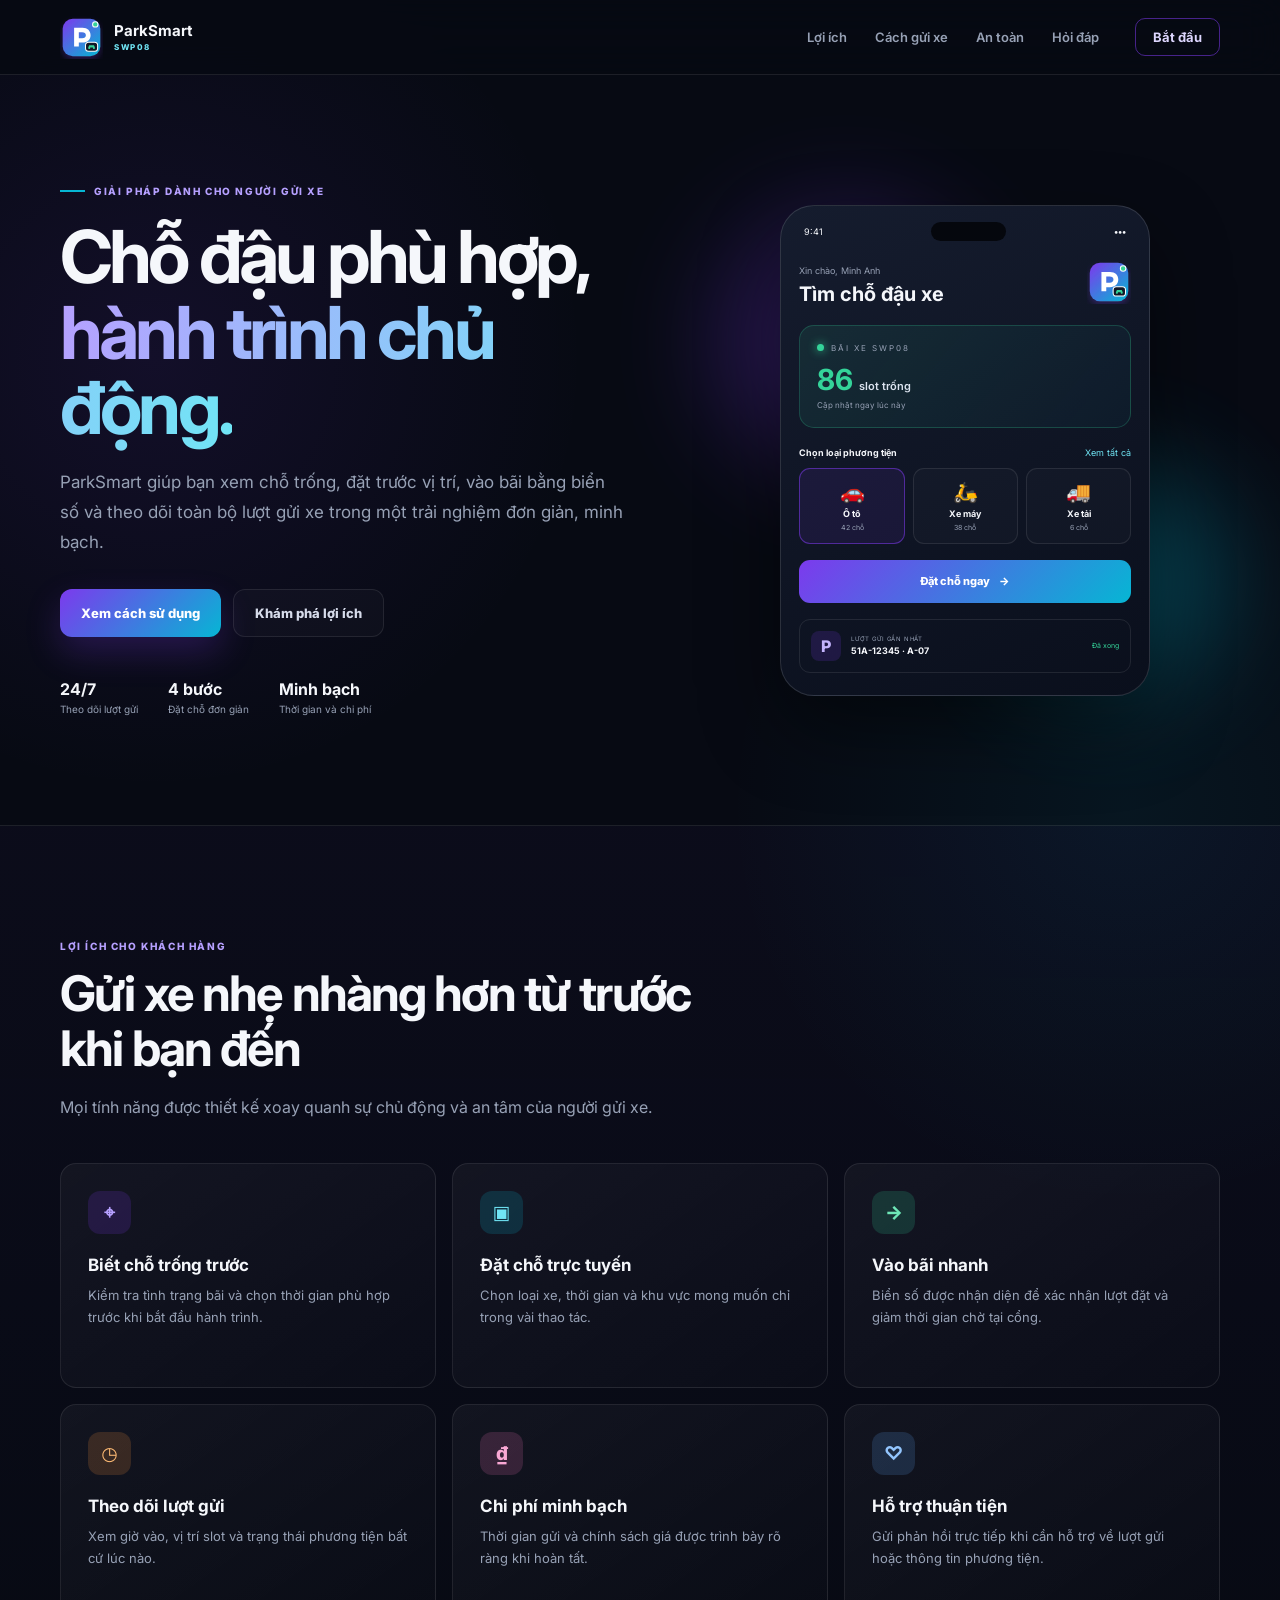
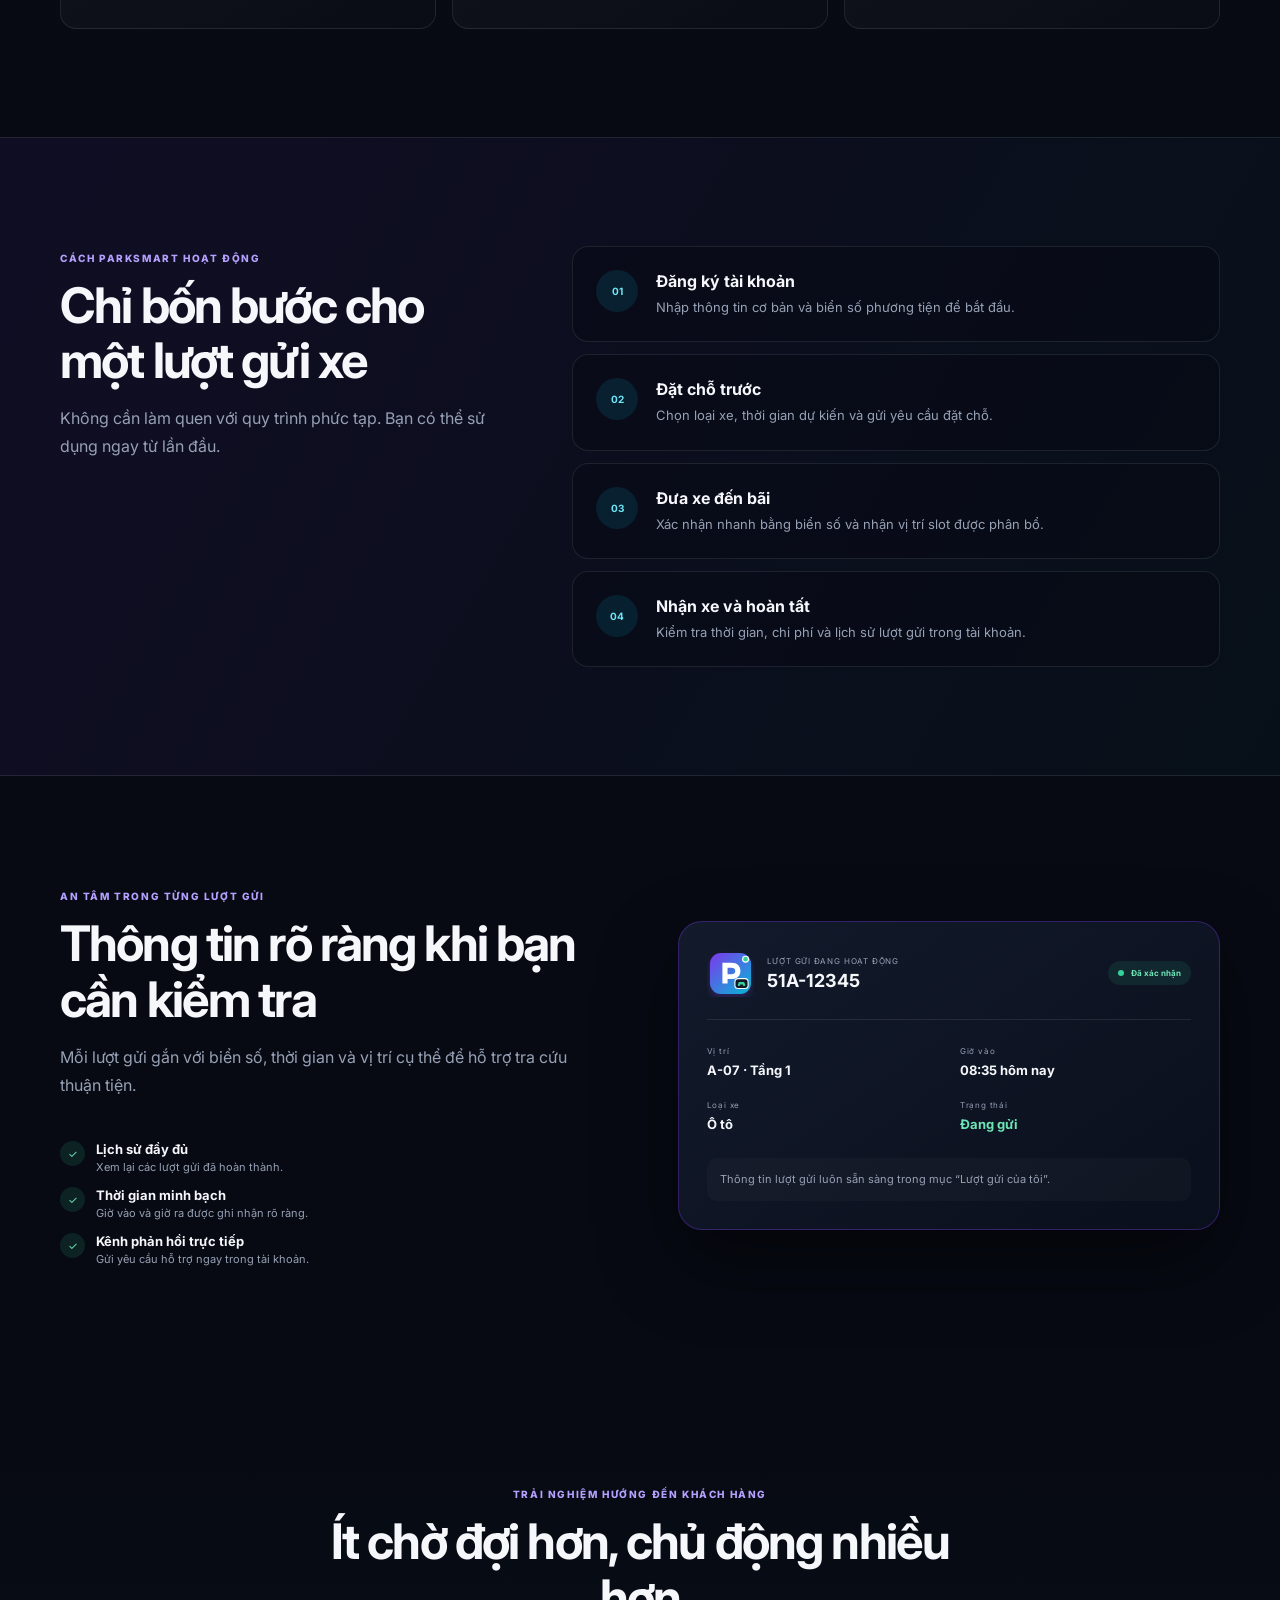
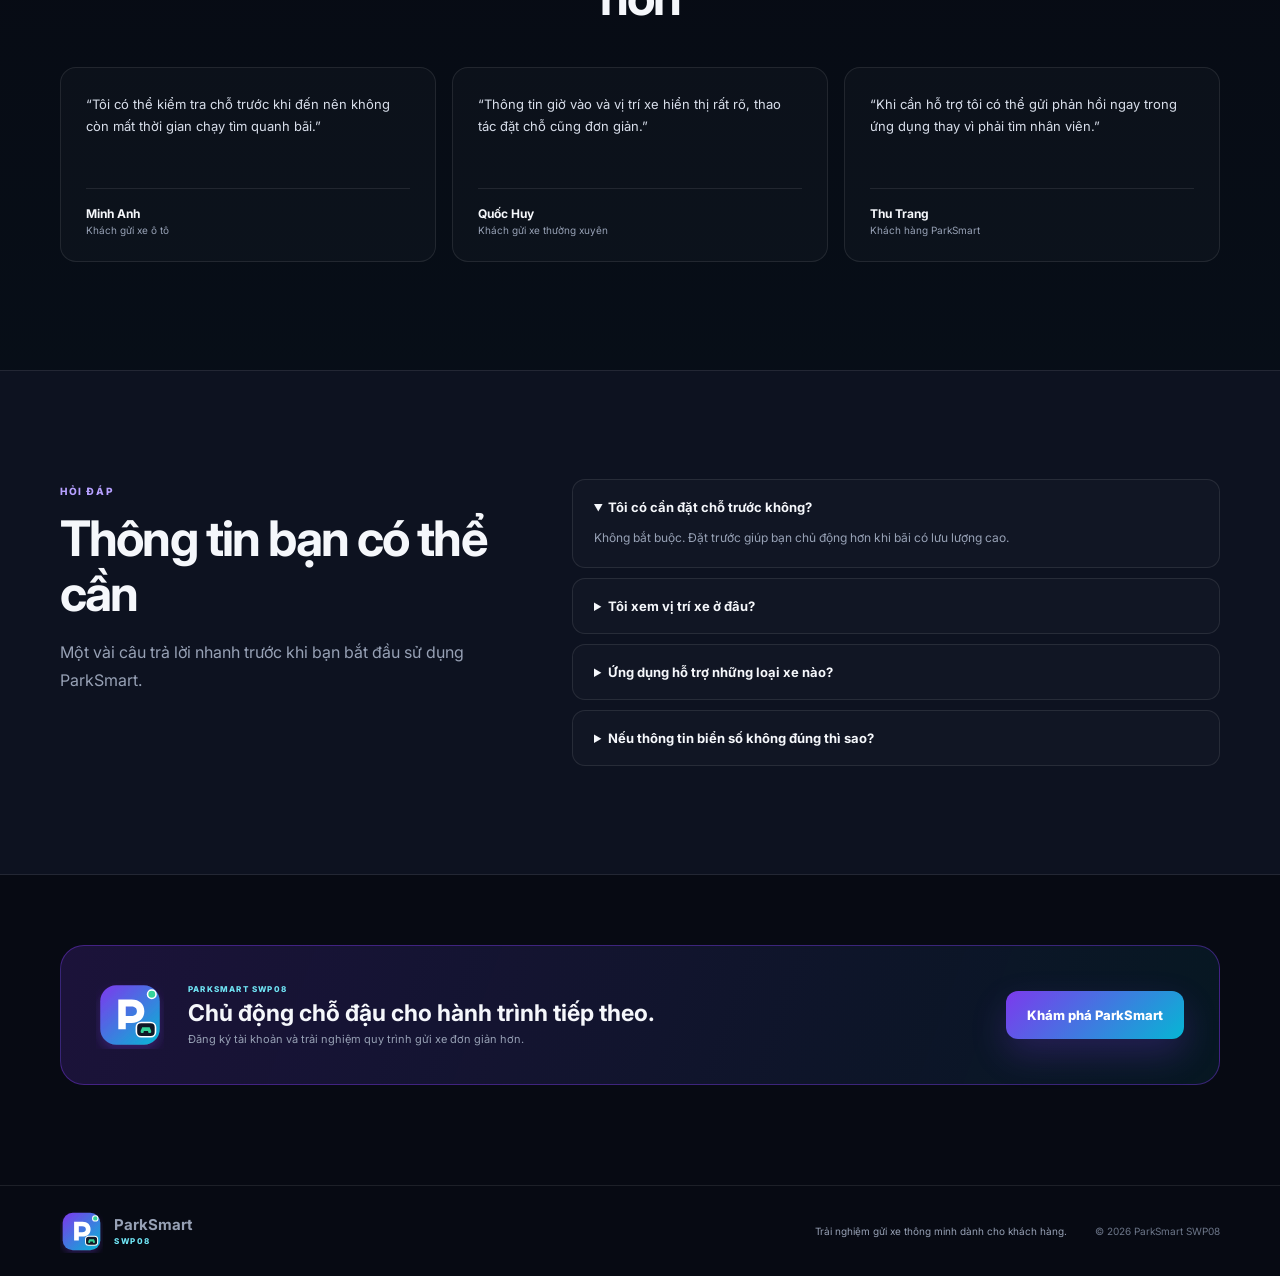
==== commit 9a8214ea: "Redesign the website for customer." ====
--- a/landing/index.html
+++ b/landing/index.html
@@ -5,1116 +5,256 @@
     <meta name="viewport" content="width=device-width, initial-scale=1" />
     <meta
       name="description"
-      content="ParkSmart SWP08 — Nền tảng quản lý bãi đỗ xe thông minh, an toàn và hiệu quả. Quản lý slot real-time, check-in/out nhanh, đặt chỗ trước và báo cáo doanh thu."
+      content="ParkSmart SWP08 giúp khách hàng tìm chỗ trống, đặt chỗ trước, vào bãi nhanh và theo dõi lượt gửi xe minh bạch."
     />
-    <title>ParkSmart SWP08 — Quản lý bãi đỗ xe thông minh</title>
+    <meta name="theme-color" content="#080b16" />
+    <title>ParkSmart SWP08 — Gửi xe dễ dàng hơn</title>
     <link rel="icon" href="logo.svg" type="image/svg+xml" />
     <link rel="preconnect" href="https://fonts.googleapis.com" />
     <link rel="preconnect" href="https://fonts.gstatic.com" crossorigin />
     <link
-      href="https://fonts.googleapis.com/css2?family=Inter:ital,opsz,wght@0,14..32,100..900;1,14..32,100..900&display=swap"
+      href="https://fonts.googleapis.com/css2?family=Inter:wght@400;500;600;700;800&amp;display=swap"
       rel="stylesheet"
     />
     <link rel="stylesheet" href="styles.css" />
   </head>
   <body>
-    <!-- ══════════════════════ NAVBAR ══════════════════════ -->
-    <header class="navbar" id="navbar">
-      <div class="shell nav-inner">
-        <a class="brand" href="#top">
-          <img class="brand-logo" src="logo.svg" alt="Logo ParkSmart" />
-          <div class="brand-text">
-            <span class="brand-name">ParkSmart</span>
-            <span class="brand-tag">SWP08</span>
-          </div>
+    <header class="site-header">
+      <div class="shell nav-wrap">
+        <a class="brand" href="#top" aria-label="ParkSmart SWP08">
+          <img src="logo.svg" alt="Logo ParkSmart" />
+          <span><strong>ParkSmart</strong><small>SWP08</small></span>
         </a>
 
-        <nav class="nav-links">
-          <a href="#features">Tính năng</a>
-          <a href="#roles">Vai trò</a>
-          <a href="#workflow">Quy trình</a>
-          <a href="#demo">Demo</a>
-          <a href="#tech">Công nghệ</a>
+        <nav class="desktop-nav" aria-label="Điều hướng chính">
+          <a href="#benefits">Lợi ích</a>
+          <a href="#how-it-works">Cách gửi xe</a>
+          <a href="#safety">An toàn</a>
+          <a href="#faq">Hỏi đáp</a>
         </nav>
 
-        <div class="nav-cta">
-          <a class="btn-nav-ghost" href="#demo">Xem demo</a>
-          <a class="btn-nav-primary" href="#top">
-            <svg
-              width="14"
-              height="14"
-              viewBox="0 0 24 24"
-              fill="none"
-              stroke="currentColor"
-              stroke-width="2.5"
-            >
-              <polygon points="5,3 19,12 5,21" />
-            </svg>
-            Khám phá ngay
-          </a>
-        </div>
-
-        <button class="hamburger" id="menuBtn" aria-label="Menu">
+        <a class="nav-button" href="#get-started">Bắt đầu</a>
+        <button class="menu-button" id="menuButton" aria-label="Mở menu" aria-expanded="false">
           <span></span><span></span><span></span>
         </button>
       </div>
-
-      <div class="mobile-drawer" id="mobileDrawer">
-        <nav>
-          <a href="#features" onclick="closeDrawer()">Tính năng</a>
-          <a href="#roles" onclick="closeDrawer()">Vai trò</a>
-          <a href="#workflow" onclick="closeDrawer()">Quy trình</a>
-          <a href="#demo" onclick="closeDrawer()">Demo</a>
-          <a href="#tech" onclick="closeDrawer()">Công nghệ</a>
-        </nav>
-        <a href="#demo" class="drawer-cta" onclick="closeDrawer()"
-          >Xem tài khoản demo →</a
-        >
-      </div>
+      <nav class="mobile-nav" id="mobileNav" aria-label="Điều hướng mobile">
+        <a href="#benefits">Lợi ích</a>
+        <a href="#how-it-works">Cách gửi xe</a>
+        <a href="#safety">An toàn</a>
+        <a href="#faq">Hỏi đáp</a>
+      </nav>
     </header>
 
     <main id="top">
-      <!-- ══════════════════════ HERO ══════════════════════ -->
-      <section class="hero">
-        <!-- Background canvas -->
-        <div class="hero-bg">
-          <div class="orb orb-a"></div>
-          <div class="orb orb-b"></div>
-          <div class="orb orb-c"></div>
-          <div class="grid-lines"></div>
-          <div class="noise-overlay"></div>
-        </div>
-
-        <div class="shell hero-inner">
-          <!-- Copy -->
-          <div class="hero-copy" data-aos="fade-up">
-            <div class="hero-pill">
-              <span class="pill-dot"></span>
-              Đồ án SU26SWP08 &nbsp;·&nbsp; Flutter &amp; Dart
-            </div>
-
-            <h1>
-              Vận hành bãi đỗ xe<br />
-              <em class="grad-em">thông minh, an toàn</em><br />
-              và hiệu quả
-            </h1>
-
-            <p class="hero-sub">
-              ParkSmart kết nối quản lý slot real-time, check-in/out tức thì,
-              đặt chỗ trước và báo cáo doanh thu — trong
-              <strong>một nền tảng thống nhất</strong> dành cho 4 vai trò người
-              dùng.
-            </p>
-
-            <div class="hero-btns">
-              <a class="btn-primary-lg" href="#features">
-                Khám phá tính năng
-                <svg
-                  width="16"
-                  height="16"
-                  viewBox="0 0 24 24"
-                  fill="none"
-                  stroke="currentColor"
-                  stroke-width="2.5"
-                >
-                  <line x1="5" y1="12" x2="19" y2="12" />
-                  <polyline points="12,5 19,12 12,19" />
-                </svg>
-              </a>
-              <a class="btn-ghost-lg" href="#workflow">Xem cách hoạt động</a>
-            </div>
-
-            <div class="hero-stats">
-              <div class="hstat"><strong>190</strong><span>ô đỗ xe</span></div>
-              <div class="hstat-sep"></div>
-              <div class="hstat"><strong>4</strong><span>tầng xe</span></div>
-              <div class="hstat-sep"></div>
-              <div class="hstat"><strong>4</strong><span>vai trò</span></div>
-              <div class="hstat-sep"></div>
-              <div class="hstat">
-                <strong class="live-text">Live</strong><span>trạng thái</span>
-              </div>
-            </div>
-          </div>
-
-          <!-- Dashboard mockup -->
-          <div class="hero-visual" data-aos="fade-left" data-aos-delay="200">
-            <div class="mockup-wrap">
-              <!-- Glow rings -->
-              <div class="ring ring-1"></div>
-              <div class="ring ring-2"></div>
-
-              <div class="dashboard-card">
-                <!-- Window chrome -->
-                <div class="window-chrome">
-                  <div class="chrome-dots">
-                    <span class="cdot red"></span>
-                    <span class="cdot yellow"></span>
-                    <span class="cdot green"></span>
-                  </div>
-                  <span class="chrome-title">
-                    <svg
-                      width="10"
-                      height="10"
-                      viewBox="0 0 24 24"
-                      fill="none"
-                      stroke="currentColor"
-                      stroke-width="2.5"
-                    >
-                      <circle cx="12" cy="12" r="10" />
-                      <polyline points="12,6 12,12 16,14" />
-                    </svg>
-                    ParkSmart — Quản lý tầng 1
-                  </span>
-                  <div class="chrome-live"><i></i> Live</div>
-                </div>
-
-                <!-- Stat bar -->
-                <div class="dash-stats">
-                  <div class="ds green">
-                    <span>Slot trống</span>
-                    <strong>86</strong>
-                    <small>+12 hôm nay</small>
-                  </div>
-                  <div class="ds red">
-                    <span>Đang dùng</span>
-                    <strong>74</strong>
-                    <small>46% công suất</small>
-                  </div>
-                  <div class="ds purple">
-                    <span>Doanh thu</span>
-                    <strong>2.4M</strong>
-                    <small>hôm nay</small>
-                  </div>
-                  <div class="ds cyan">
-                    <span>Lượt xe</span>
-                    <strong>128</strong>
-                    <small>hôm nay</small>
-                  </div>
-                </div>
-
-                <!-- Slot grid -->
-                <div class="dash-floor">
-                  <span class="floor-label">Tầng 1 — Xe máy</span>
-                  <div class="slot-grid" id="slotGrid">
-                    <!-- JS fills this -->
-                  </div>
-                  <div class="slot-legend">
-                    <span class="sl free">■ Trống</span>
-                    <span class="sl busy">■ Có xe</span>
-                    <span class="sl rsv">■ Đặt trước</span>
-                  </div>
-                </div>
-              </div>
-
-              <!-- Floating badges -->
-              <div class="fbadge fb-checkin">
-                <svg
-                  width="12"
-                  height="12"
-                  viewBox="0 0 24 24"
-                  fill="none"
-                  stroke="currentColor"
-                  stroke-width="3"
-                >
-                  <polyline points="20,6 9,17 4,12" />
-                </svg>
-                Check-in thành công
-              </div>
-              <div class="fbadge fb-revenue">
-                <svg
-                  width="12"
-                  height="12"
-                  viewBox="0 0 24 24"
-                  fill="none"
-                  stroke="currentColor"
-                  stroke-width="2.5"
-                >
-                  <polyline points="23,6 13.5,15.5 8.5,10.5 1,18" />
-                  <polyline points="17,6 23,6 23,12" />
-                </svg>
-                Doanh thu +18%
-              </div>
-              <div class="fbadge fb-alert">
-                <svg
-                  width="12"
-                  height="12"
-                  viewBox="0 0 24 24"
-                  fill="none"
-                  stroke="currentColor"
-                  stroke-width="2.5"
-                >
-                  <circle cx="12" cy="12" r="10" />
-                  <line x1="12" y1="8" x2="12" y2="12" />
-                  <line x1="12" y1="16" x2="12.01" y2="16" />
-                </svg>
-                A07 — Đặt trước
-              </div>
-            </div>
-          </div>
-        </div>
-
-        <!-- Scroll hint -->
-        <div class="scroll-hint">
-          <div class="scroll-line"></div>
-          <span>cuộn xuống</span>
-        </div>
-      </section>
-
-      <!-- ══════════════════════ FEATURES ══════════════════════ -->
-      <section id="features" class="section features-section">
+      <section class="hero shell">
+        <div class="hero-copy reveal">
+          <div class="eyebrow"><i></i> GIẢI PHÁP DÀNH CHO NGƯỜI GỬI XE</div>
+          <h1>
+            Chỗ đậu phù hợp,<br />
+            <em>hành trình chủ động.</em>
+          </h1>
+          <p>
+            ParkSmart giúp bạn xem chỗ trống, đặt trước vị trí, vào bãi bằng
+            biển số và theo dõi toàn bộ lượt gửi xe trong một trải nghiệm đơn
+            giản, minh bạch.
+          </p>
+          <div class="hero-actions">
+            <a class="button primary" href="#how-it-works">Xem cách sử dụng</a>
+            <a class="button secondary" href="#benefits">Khám phá lợi ích</a>
+          </div>
+          <div class="hero-trust">
+            <span><b>24/7</b><small>Theo dõi lượt gửi</small></span>
+            <span><b>4 bước</b><small>Đặt chỗ đơn giản</small></span>
+            <span><b>Minh bạch</b><small>Thời gian và chi phí</small></span>
+          </div>
+        </div>
+
+        <div class="phone-stage reveal delay-1" aria-label="Giao diện ParkSmart dành cho khách gửi xe">
+          <div class="glow glow-one"></div>
+          <div class="glow glow-two"></div>
+          <div class="phone">
+            <div class="phone-top"><span>9:41</span><i></i><b>•••</b></div>
+            <div class="app-head">
+              <div><small>Xin chào, Minh Anh</small><h2>Tìm chỗ đậu xe</h2></div>
+              <img src="logo.svg" alt="ParkSmart" />
+            </div>
+            <div class="availability">
+              <div><span class="live-dot"></span><small>BÃI XE SWP08</small></div>
+              <strong>86 <em>slot trống</em></strong>
+              <p>Cập nhật ngay lúc này</p>
+            </div>
+            <div class="quick-title"><b>Chọn loại phương tiện</b><span>Xem tất cả</span></div>
+            <div class="vehicle-options">
+              <article class="selected"><span>🚗</span><b>Ô tô</b><small>42 chỗ</small></article>
+              <article><span>🛵</span><b>Xe máy</b><small>38 chỗ</small></article>
+              <article><span>🚚</span><b>Xe tải</b><small>6 chỗ</small></article>
+            </div>
+            <button class="book-button">Đặt chỗ ngay <span>→</span></button>
+            <div class="active-session">
+              <div class="session-icon">P</div>
+              <div><small>LƯỢT GỬI GẦN NHẤT</small><b>51A-12345 · A-07</b></div>
+              <span>Đã xong</span>
+            </div>
+          </div>
+        </div>
+      </section>
+
+      <section id="benefits" class="section benefits-section">
         <div class="shell">
-          <div class="sec-head" data-aos="fade-up">
-            <span class="sec-label">TÍNH NĂNG CHÍNH</span>
-            <h2>
-              Mọi công việc trong <span class="g-text">một hệ thống</span>
-            </h2>
-            <p>
-              Từ cổng vào đến báo cáo cuối ngày, mọi thao tác đều được tổ chức
-              rõ ràng và phản hồi tức thì.
-            </p>
-          </div>
-
-          <div class="feat-grid">
-            <article class="feat-card" data-aos="fade-up" data-aos-delay="0">
-              <div class="feat-icon-wrap" style="--c: #7c3aed">
-                <svg
-                  width="24"
-                  height="24"
-                  viewBox="0 0 24 24"
-                  fill="none"
-                  stroke="currentColor"
-                  stroke-width="2"
-                >
-                  <path d="M3 9h18M3 15h18M9 3v18M15 3v18" />
-                  <rect x="3" y="3" width="18" height="18" rx="3" />
-                </svg>
-              </div>
-              <h3>Quản lý slot real-time</h3>
-              <p>
-                Theo dõi trạng thái từng ô đỗ — trống, có xe, đặt trước, bảo trì
-                — trên sơ đồ trực quan theo từng tầng.
-              </p>
-              <div class="feat-chip">190 ô đỗ / 4 tầng</div>
-            </article>
-
-            <article class="feat-card" data-aos="fade-up" data-aos-delay="60">
-              <div class="feat-icon-wrap" style="--c: #06b6d4">
-                <svg
-                  width="24"
-                  height="24"
-                  viewBox="0 0 24 24"
-                  fill="none"
-                  stroke="currentColor"
-                  stroke-width="2"
-                >
-                  <circle cx="12" cy="12" r="10" />
-                  <polyline points="12,6 12,12 16,14" />
-                </svg>
-              </div>
-              <h3>Check-in / Check-out nhanh</h3>
-              <p>
-                Nhập biển số, chọn loại xe, hệ thống tự tìm slot phù hợp. Kết
-                thúc phiên: tính phí và in vé tức thì.
-              </p>
-              <div class="feat-chip">Xe máy · Ô tô · Xe tải</div>
-            </article>
-
-            <article class="feat-card" data-aos="fade-up" data-aos-delay="120">
-              <div class="feat-icon-wrap" style="--c: #10b981">
-                <svg
-                  width="24"
-                  height="24"
-                  viewBox="0 0 24 24"
-                  fill="none"
-                  stroke="currentColor"
-                  stroke-width="2"
-                >
-                  <rect x="3" y="4" width="18" height="18" rx="2" />
-                  <line x1="16" y1="2" x2="16" y2="6" />
-                  <line x1="8" y1="2" x2="8" y2="6" />
-                  <line x1="3" y1="10" x2="21" y2="10" />
-                </svg>
-              </div>
-              <h3>Đặt chỗ trước (Prebooking)</h3>
-              <p>
-                Người gửi xe chủ động chọn thời gian, loại xe và tầng trước khi
-                đến. Nhận mã xác nhận và QR code ngay.
-              </p>
-              <div class="feat-chip">Mã QR · Xác nhận tức thì</div>
-            </article>
-
-            <article class="feat-card" data-aos="fade-up" data-aos-delay="0">
-              <div class="feat-icon-wrap" style="--c: #f97316">
-                <svg
-                  width="24"
-                  height="24"
-                  viewBox="0 0 24 24"
-                  fill="none"
-                  stroke="currentColor"
-                  stroke-width="2"
-                >
-                  <path
-                    d="M10.29 3.86L1.82 18a2 2 0 001.71 3h16.94a2 2 0 001.71-3L13.71 3.86a2 2 0 00-3.42 0z"
-                  />
-                  <line x1="12" y1="9" x2="12" y2="13" />
-                  <line x1="12" y1="17" x2="12.01" y2="17" />
-                </svg>
-              </div>
-              <h3>Xử lý sự cố ngoại lệ</h3>
-              <p>
-                Tập hợp các trường hợp mất vé, sai biển số, quá giờ, chưa thanh
-                toán — nhân viên giải quyết ngay tại chỗ.
-              </p>
-              <div class="feat-chip">Mất vé · Quá giờ · Sai biển</div>
-            </article>
-
-            <article class="feat-card" data-aos="fade-up" data-aos-delay="60">
-              <div class="feat-icon-wrap" style="--c: #ec4899">
-                <svg
-                  width="24"
-                  height="24"
-                  viewBox="0 0 24 24"
-                  fill="none"
-                  stroke="currentColor"
-                  stroke-width="2"
-                >
-                  <line x1="18" y1="20" x2="18" y2="10" />
-                  <line x1="12" y1="20" x2="12" y2="4" />
-                  <line x1="6" y1="20" x2="6" y2="14" />
-                </svg>
-              </div>
-              <h3>Báo cáo &amp; thống kê</h3>
-              <p>
-                Biểu đồ doanh thu 7 ngày, lưu lượng xe theo giờ, công suất bãi —
-                tất cả hiển thị trực quan cho manager.
-              </p>
-              <div class="feat-chip">Doanh thu · Lưu lượng · Công suất</div>
-            </article>
-
-            <article class="feat-card" data-aos="fade-up" data-aos-delay="120">
-              <div class="feat-icon-wrap" style="--c: #3b82f6">
-                <svg
-                  width="24"
-                  height="24"
-                  viewBox="0 0 24 24"
-                  fill="none"
-                  stroke="currentColor"
-                  stroke-width="2"
-                >
-                  <path d="M12 22s8-4 8-10V5l-8-3-8 3v7c0 6 8 10 8 10z" />
-                </svg>
-              </div>
-              <h3>Quản lý tài khoản &amp; bảo mật</h3>
-              <p>
-                Admin toàn quyền thêm/sửa/xóa tài khoản, phân quyền theo role và
-                cấu hình thông tin hệ thống bãi xe.
-              </p>
-              <div class="feat-chip">Admin · RBAC · Phân quyền</div>
-            </article>
-          </div>
-        </div>
-      </section>
-
-      <!-- ══════════════════════ ROLES ══════════════════════ -->
-      <section id="roles" class="section roles-section">
+          <div class="section-heading reveal">
+            <span>LỢI ÍCH CHO KHÁCH HÀNG</span>
+            <h2>Gửi xe nhẹ nhàng hơn từ trước khi bạn đến</h2>
+            <p>Mọi tính năng được thiết kế xoay quanh sự chủ động và an tâm của người gửi xe.</p>
+          </div>
+          <div class="benefit-grid">
+            <article class="benefit-card reveal">
+              <div class="icon purple">⌖</div>
+              <h3>Biết chỗ trống trước</h3>
+              <p>Kiểm tra tình trạng bãi và chọn thời gian phù hợp trước khi bắt đầu hành trình.</p>
+            </article>
+            <article class="benefit-card reveal delay-1">
+              <div class="icon cyan">▣</div>
+              <h3>Đặt chỗ trực tuyến</h3>
+              <p>Chọn loại xe, thời gian và khu vực mong muốn chỉ trong vài thao tác.</p>
+            </article>
+            <article class="benefit-card reveal delay-2">
+              <div class="icon green">→</div>
+              <h3>Vào bãi nhanh</h3>
+              <p>Biển số được nhận diện để xác nhận lượt đặt và giảm thời gian chờ tại cổng.</p>
+            </article>
+            <article class="benefit-card reveal">
+              <div class="icon orange">◷</div>
+              <h3>Theo dõi lượt gửi</h3>
+              <p>Xem giờ vào, vị trí slot và trạng thái phương tiện bất cứ lúc nào.</p>
+            </article>
+            <article class="benefit-card reveal delay-1">
+              <div class="icon pink">₫</div>
+              <h3>Chi phí minh bạch</h3>
+              <p>Thời gian gửi và chính sách giá được trình bày rõ ràng khi hoàn tất.</p>
+            </article>
+            <article class="benefit-card reveal delay-2">
+              <div class="icon blue">♡</div>
+              <h3>Hỗ trợ thuận tiện</h3>
+              <p>Gửi phản hồi trực tiếp khi cần hỗ trợ về lượt gửi hoặc thông tin phương tiện.</p>
+            </article>
+          </div>
+        </div>
+      </section>
+
+      <section id="how-it-works" class="section steps-section">
+        <div class="shell steps-layout">
+          <div class="section-heading sticky-heading reveal">
+            <span>CÁCH PARKSMART HOẠT ĐỘNG</span>
+            <h2>Chỉ bốn bước cho một lượt gửi xe</h2>
+            <p>Không cần làm quen với quy trình phức tạp. Bạn có thể sử dụng ngay từ lần đầu.</p>
+          </div>
+          <div class="steps-list">
+            <article class="step reveal"><b>01</b><div><h3>Đăng ký tài khoản</h3><p>Nhập thông tin cơ bản và biển số phương tiện để bắt đầu.</p></div></article>
+            <article class="step reveal"><b>02</b><div><h3>Đặt chỗ trước</h3><p>Chọn loại xe, thời gian dự kiến và gửi yêu cầu đặt chỗ.</p></div></article>
+            <article class="step reveal"><b>03</b><div><h3>Đưa xe đến bãi</h3><p>Xác nhận nhanh bằng biển số và nhận vị trí slot được phân bổ.</p></div></article>
+            <article class="step reveal"><b>04</b><div><h3>Nhận xe và hoàn tất</h3><p>Kiểm tra thời gian, chi phí và lịch sử lượt gửi trong tài khoản.</p></div></article>
+          </div>
+        </div>
+      </section>
+
+      <section id="safety" class="section safety-section">
+        <div class="shell safety-layout">
+          <div class="safety-copy reveal">
+            <div class="section-heading">
+              <span>AN TÂM TRONG TỪNG LƯỢT GỬI</span>
+              <h2>Thông tin rõ ràng khi bạn cần kiểm tra</h2>
+              <p>Mỗi lượt gửi gắn với biển số, thời gian và vị trí cụ thể để hỗ trợ tra cứu thuận tiện.</p>
+            </div>
+            <ul class="check-list">
+              <li><i>✓</i><span><b>Lịch sử đầy đủ</b><small>Xem lại các lượt gửi đã hoàn thành.</small></span></li>
+              <li><i>✓</i><span><b>Thời gian minh bạch</b><small>Giờ vào và giờ ra được ghi nhận rõ ràng.</small></span></li>
+              <li><i>✓</i><span><b>Kênh phản hồi trực tiếp</b><small>Gửi yêu cầu hỗ trợ ngay trong tài khoản.</small></span></li>
+            </ul>
+          </div>
+
+          <div class="ticket reveal delay-1">
+            <div class="ticket-head">
+              <img src="logo.svg" alt="ParkSmart" />
+              <div><small>LƯỢT GỬI ĐANG HOẠT ĐỘNG</small><strong>51A-12345</strong></div>
+              <span><i></i> Đã xác nhận</span>
+            </div>
+            <div class="ticket-data">
+              <div><small>Vị trí</small><b>A-07 · Tầng 1</b></div>
+              <div><small>Giờ vào</small><b>08:35 hôm nay</b></div>
+              <div><small>Loại xe</small><b>Ô tô</b></div>
+              <div><small>Trạng thái</small><b class="green-text">Đang gửi</b></div>
+            </div>
+            <div class="ticket-note">Thông tin lượt gửi luôn sẵn sàng trong mục “Lượt gửi của tôi”.</div>
+          </div>
+        </div>
+      </section>
+
+      <section class="section testimonial-section">
         <div class="shell">
-          <div class="sec-head" data-aos="fade-up">
-            <span class="sec-label" style="color: var(--cyan-l)"
-              >4 VAI TRÒ NGƯỜI DÙNG</span
-            >
-            <h2>
-              Mỗi người một giao diện,
-              <span class="g-text">cùng một dữ liệu</span>
-            </h2>
-            <p>
-              Hệ thống phân quyền rõ ràng, mỗi vai trò chỉ thấy và thao tác
-              những gì cần thiết.
-            </p>
-          </div>
-
-          <div class="role-grid">
-            <!-- Manager -->
-            <article class="role-card" data-aos="fade-up" data-aos-delay="0">
-              <div class="role-header">
-                <div class="role-icon" style="--rc: #7c3aed">
-                  <svg
-                    width="22"
-                    height="22"
-                    viewBox="0 0 24 24"
-                    fill="none"
-                    stroke="currentColor"
-                    stroke-width="2"
-                  >
-                    <rect x="3" y="3" width="7" height="7" />
-                    <rect x="14" y="3" width="7" height="7" />
-                    <rect x="3" y="14" width="7" height="7" />
-                    <rect x="14" y="14" width="7" height="7" />
-                  </svg>
-                </div>
-                <span class="role-num">01</span>
-              </div>
-              <h3>Parking Manager</h3>
-              <p>
-                Quản lý tổng thể bãi xe: tổng quan, sơ đồ slot, chính sách giá,
-                báo cáo doanh thu và lưu lượng xe.
-              </p>
-              <ul class="role-perms">
-                <li>Dashboard tổng quan</li>
-                <li>Quản lý slot theo tầng</li>
-                <li>Cấu hình giá vé</li>
-                <li>Báo cáo 7 ngày</li>
-                <li>Quản lý ngoại lệ</li>
-              </ul>
-              <div class="role-cred">
-                <div class="cred-line">
-                  <span>Username</span><code>manager</code>
-                </div>
-                <div class="cred-line">
-                  <span>Password</span><code>bất kỳ</code>
-                </div>
-              </div>
-            </article>
-
-            <!-- Staff -->
-            <article class="role-card" data-aos="fade-up" data-aos-delay="80">
-              <div class="role-header">
-                <div class="role-icon" style="--rc: #06b6d4">
-                  <svg
-                    width="22"
-                    height="22"
-                    viewBox="0 0 24 24"
-                    fill="none"
-                    stroke="currentColor"
-                    stroke-width="2"
-                  >
-                    <circle cx="12" cy="8" r="4" />
-                    <path d="M4 20c0-4 3.6-7 8-7s8 3 8 7" />
-                  </svg>
-                </div>
-                <span class="role-num">02</span>
-              </div>
-              <h3>Staff — Nhân viên</h3>
-              <p>
-                Trực tiếp tại bãi xe: quét biển số, ghi nhận xe vào/ra và xử lý
-                mọi tình huống bất thường nhanh chóng.
-              </p>
-              <ul class="role-perms">
-                <li>Check-in xe</li>
-                <li>Check-out &amp; tính phí</li>
-                <li>Xử lý sự cố / ngoại lệ</li>
-                <li>Tìm xe theo biển số</li>
-              </ul>
-              <div class="role-cred">
-                <div class="cred-line">
-                  <span>Username</span><code>staff1</code>
-                </div>
-                <div class="cred-line">
-                  <span>Password</span><code>bất kỳ</code>
-                </div>
-              </div>
-            </article>
-
-            <!-- Driver -->
-            <article class="role-card" data-aos="fade-up" data-aos-delay="160">
-              <div class="role-header">
-                <div class="role-icon" style="--rc: #10b981">
-                  <svg
-                    width="22"
-                    height="22"
-                    viewBox="0 0 24 24"
-                    fill="none"
-                    stroke="currentColor"
-                    stroke-width="2"
-                  >
-                    <rect x="1" y="3" width="15" height="13" rx="2" />
-                    <path d="M16 8h4l3 3v5h-7V8z" />
-                    <circle cx="5.5" cy="18.5" r="2.5" />
-                    <circle cx="18.5" cy="18.5" r="2.5" />
-                  </svg>
-                </div>
-                <span class="role-num">03</span>
-              </div>
-              <h3>Driver — Người gửi xe</h3>
-              <p>
-                Chủ xe tự quản lý: xem xe đang gửi, lịch sử phiên gửi, đặt chỗ
-                trước và gửi phản hồi dịch vụ.
-              </p>
-              <ul class="role-perms">
-                <li>Xem xe đang gửi</li>
-                <li>Lịch sử + QR phiên</li>
-                <li>Đặt chỗ trước</li>
-                <li>Gửi phản hồi / khiếu nại</li>
-              </ul>
-              <div class="role-cred">
-                <div class="cred-line">
-                  <span>Username</span><code>driver1</code>
-                </div>
-                <div class="cred-line">
-                  <span>Password</span><code>bất kỳ</code>
-                </div>
-              </div>
-            </article>
-
-            <!-- Admin -->
-            <article class="role-card" data-aos="fade-up" data-aos-delay="240">
-              <div class="role-header">
-                <div class="role-icon" style="--rc: #f97316">
-                  <svg
-                    width="22"
-                    height="22"
-                    viewBox="0 0 24 24"
-                    fill="none"
-                    stroke="currentColor"
-                    stroke-width="2"
-                  >
-                    <path d="M12 22s8-4 8-10V5l-8-3-8 3v7c0 6 8 10 8 10z" />
-                  </svg>
-                </div>
-                <span class="role-num">04</span>
-              </div>
-              <h3>Admin — Quản trị viên</h3>
-              <p>
-                Toàn quyền hệ thống: quản lý tài khoản người dùng theo role, cấu
-                hình thông tin và giờ mở/đóng cửa bãi xe.
-              </p>
-              <ul class="role-perms">
-                <li>Thêm / sửa / xóa tài khoản</li>
-                <li>Phân quyền theo role</li>
-                <li>Cấu hình hệ thống</li>
-                <li>Quản lý toàn bộ thông tin</li>
-              </ul>
-              <div class="role-cred">
-                <div class="cred-line">
-                  <span>Username</span><code>admin</code>
-                </div>
-                <div class="cred-line">
-                  <span>Password</span><code>bất kỳ</code>
-                </div>
-              </div>
-            </article>
-          </div>
-        </div>
-      </section>
-
-      <!-- ══════════════════════ WORKFLOW ══════════════════════ -->
-      <section id="workflow" class="section wf-section">
-        <div class="shell">
-          <div class="sec-head" data-aos="fade-up">
-            <span class="sec-label">QUY TRÌNH ĐƠN GIẢN</span>
-            <h2>
-              Từ lúc xe đến cho đến <span class="g-text">khi rời bãi</span>
-            </h2>
-            <p>
-              Mỗi bước trong luồng gửi xe được thiết kế tối giản, nhanh và chính
-              xác.
-            </p>
-          </div>
-
-          <div class="wf-track">
-            <div class="wf-connector"></div>
-            <div class="wf-steps">
-              <div class="wf-step" data-aos="fade-up" data-aos-delay="0">
-                <div class="wf-circle">
-                  <span>1</span>
-                </div>
-                <div class="wf-card">
-                  <h3>Nhận diện xe</h3>
-                  <p>
-                    Nhân viên nhập biển số, chọn loại xe (xe máy / ô tô / xe
-                    tải). Hệ thống xác nhận thông tin.
-                  </p>
-                  <div class="wf-tags">
-                    <span>Xe máy</span><span>Ô tô</span><span>Xe tải</span>
-                  </div>
-                </div>
-              </div>
-
-              <div class="wf-step" data-aos="fade-up" data-aos-delay="80">
-                <div class="wf-circle">
-                  <span>2</span>
-                </div>
-                <div class="wf-card">
-                  <h3>Phân bổ slot</h3>
-                  <p>
-                    Hệ thống tự tìm ô đỗ phù hợp theo loại xe và tầng, đánh dấu
-                    slot đang dùng ngay lập tức.
-                  </p>
-                  <div class="wf-tags">
-                    <span>T1-T2: xe máy</span><span>T3-T4: ô tô</span>
-                  </div>
-                </div>
-              </div>
-
-              <div class="wf-step" data-aos="fade-up" data-aos-delay="160">
-                <div class="wf-circle">
-                  <span>3</span>
-                </div>
-                <div class="wf-card">
-                  <h3>Theo dõi phiên gửi</h3>
-                  <p>
-                    Thời gian check-in, trạng thái slot và thông tin xe được cập
-                    nhật liên tục trong suốt thời gian gửi.
-                  </p>
-                  <div class="wf-tags">
-                    <span>QR code</span><span>Real-time</span>
-                  </div>
-                </div>
-              </div>
-
-              <div class="wf-step" data-aos="fade-up" data-aos-delay="240">
-                <div class="wf-circle">
-                  <span>4</span>
-                </div>
-                <div class="wf-card">
-                  <h3>Check-out &amp; Thanh toán</h3>
-                  <p>
-                    Tính phí tự động theo thời gian và chính sách giá. Slot trở
-                    về trạng thái trống, thống kê cập nhật.
-                  </p>
-                  <div class="wf-tags">
-                    <span>Theo giờ</span><span>Qua đêm</span
-                    ><span>Theo tháng</span>
-                  </div>
-                </div>
-              </div>
-            </div>
-          </div>
-        </div>
-      </section>
-
-      <!-- ══════════════════════ DEMO ══════════════════════ -->
-      <section id="demo" class="section demo-section">
-        <div class="shell">
-          <div class="sec-head" data-aos="fade-up">
-            <span class="sec-label" style="color: var(--cyan-l)">THỬ NGAY</span>
-            <h2>Tài khoản demo <span class="g-text">sẵn sàng</span></h2>
-            <p>
-              Đăng nhập bằng bất kỳ tài khoản nào bên dưới. Mật khẩu có thể nhập
-              bất kỳ ký tự nào.
-            </p>
-          </div>
-
-          <div class="demo-accounts" data-aos="fade-up" data-aos-delay="100">
-            <div class="demo-table-wrap">
-              <table class="demo-table">
-                <thead>
-                  <tr>
-                    <th>Vai trò</th>
-                    <th>Username</th>
-                    <th>Password</th>
-                    <th>Truy cập</th>
-                    <th>Tính năng chính</th>
-                  </tr>
-                </thead>
-                <tbody>
-                  <tr>
-                    <td><span class="role-badge purple">Manager</span></td>
-                    <td><code>manager</code></td>
-                    <td><code>bất kỳ</code></td>
-                    <td><code>/manager</code></td>
-                    <td>Dashboard, slot, giá vé, báo cáo</td>
-                  </tr>
-                  <tr>
-                    <td><span class="role-badge cyan">Staff</span></td>
-                    <td><code>staff1</code> / <code>staff2</code></td>
-                    <td><code>bất kỳ</code></td>
-                    <td><code>/staff</code></td>
-                    <td>Check-in, check-out, xử lý sự cố</td>
-                  </tr>
-                  <tr>
-                    <td><span class="role-badge green">Driver</span></td>
-                    <td><code>driver1</code> / <code>driver2</code></td>
-                    <td><code>bất kỳ</code></td>
-                    <td><code>/driver</code></td>
-                    <td>Đặt chỗ, lịch sử, phản hồi</td>
-                  </tr>
-                  <tr>
-                    <td><span class="role-badge orange">Admin</span></td>
-                    <td><code>admin</code></td>
-                    <td><code>bất kỳ</code></td>
-                    <td><code>/admin</code></td>
-                    <td>Quản lý tài khoản, cấu hình hệ thống</td>
-                  </tr>
-                </tbody>
-              </table>
-            </div>
-
-            <div class="demo-notice">
-              <svg
-                width="16"
-                height="16"
-                viewBox="0 0 24 24"
-                fill="none"
-                stroke="currentColor"
-                stroke-width="2"
-              >
-                <circle cx="12" cy="12" r="10" />
-                <line x1="12" y1="8" x2="12" y2="12" />
-                <line x1="12" y1="16" x2="12.01" y2="16" />
-              </svg>
-              <span
-                >Dữ liệu demo được tạo ngẫu nhiên mỗi khi khởi động app. Đây là
-                prototype không kết nối backend thật — dữ liệu sẽ mất sau khi
-                reload.</span
-              >
-            </div>
-          </div>
-        </div>
-      </section>
-
-      <!-- ══════════════════════ TECH ══════════════════════ -->
-      <section id="tech" class="section tech-section">
-        <div class="shell">
-          <div class="sec-head" data-aos="fade-up">
-            <span class="sec-label">CÔNG NGHỆ</span>
-            <h2>
-              Xây dựng bằng <span class="g-text">Flutter &amp; Dart</span>
-            </h2>
-            <p>
-              Stack hiện đại, cross-platform — chạy được trên Web, Desktop và
-              Mobile từ cùng một codebase.
-            </p>
-          </div>
-
-          <div class="tech-layout">
-            <!-- Stack list -->
-            <div class="stack-list" data-aos="fade-up" data-aos-delay="0">
-              <div class="stack-item">
-                <div class="stack-dot" style="background: #54c5f8"></div>
-                <div>
-                  <strong>Flutter 3</strong>
-                  <span
-                    >Framework UI đa nền tảng của Google — Web, Desktop,
-                    Mobile</span
-                  >
-                </div>
-              </div>
-              <div class="stack-item">
-                <div class="stack-dot" style="background: #a78bfa"></div>
-                <div>
-                  <strong>go_router ^14.0</strong>
-                  <span
-                    >URL-based navigation, web-friendly routing, deep-link
-                    support</span
-                  >
-                </div>
-              </div>
-              <div class="stack-item">
-                <div class="stack-dot" style="background: #67e8f9"></div>
-                <div>
-                  <strong>provider ^6.1</strong>
-                  <span
-                    >State management — ChangeNotifier pattern toàn cục</span
-                  >
-                </div>
-              </div>
-              <div class="stack-item">
-                <div class="stack-dot" style="background: #6ee7b7"></div>
-                <div>
-                  <strong>fl_chart ^0.69</strong>
-                  <span
-                    >Biểu đồ doanh thu, lưu lượng xe (line chart &amp; bar
-                    chart)</span
-                  >
-                </div>
-              </div>
-              <div class="stack-item">
-                <div class="stack-dot" style="background: #fdba74"></div>
-                <div>
-                  <strong>qr_flutter ^4.1</strong>
-                  <span>Sinh mã QR cho phiên gửi xe và đặt chỗ trước</span>
-                </div>
-              </div>
-              <div class="stack-item">
-                <div class="stack-dot" style="background: #f9a8d4"></div>
-                <div>
-                  <strong>flutter_animate ^4.5</strong>
-                  <span
-                    >Micro-animations: fade-in, slide, bounce, scale
-                    effects</span
-                  >
-                </div>
-              </div>
-              <div class="stack-item">
-                <div class="stack-dot" style="background: #93c5fd"></div>
-                <div>
-                  <strong>google_fonts + intl</strong>
-                  <span>Font Inter + định dạng ngày giờ tiếng Việt</span>
-                </div>
-              </div>
-            </div>
-
-            <!-- Arch diagram -->
-            <div class="arch-diagram" data-aos="fade-up" data-aos-delay="150">
-              <div class="arch-title">Kiến trúc 3 tầng</div>
-              <div class="arch-layers">
-                <div class="arch-layer layer-ui">
-                  <div class="layer-icon">
-                    <svg
-                      width="18"
-                      height="18"
-                      viewBox="0 0 24 24"
-                      fill="none"
-                      stroke="currentColor"
-                      stroke-width="2"
-                    >
-                      <rect x="2" y="3" width="20" height="14" rx="2" />
-                      <line x1="8" y1="21" x2="16" y2="21" />
-                      <line x1="12" y1="17" x2="12" y2="21" />
-                    </svg>
-                  </div>
-                  <div class="layer-info">
-                    <strong>Features (UI Layer)</strong>
-                    <span>Screens, Widgets, Shells</span>
-                  </div>
-                </div>
-                <div class="arch-arrow">↕</div>
-                <div class="arch-layer layer-svc">
-                  <div class="layer-icon">
-                    <svg
-                      width="18"
-                      height="18"
-                      viewBox="0 0 24 24"
-                      fill="none"
-                      stroke="currentColor"
-                      stroke-width="2"
-                    >
-                      <circle cx="12" cy="12" r="3" />
-                      <path
-                        d="M12 1v4M12 19v4M4.22 4.22l2.83 2.83M16.95 16.95l2.83 2.83M1 12h4M19 12h4M4.22 19.78l2.83-2.83M16.95 7.05l2.83-2.83"
-                      />
-                    </svg>
-                  </div>
-                  <div class="layer-info">
-                    <strong>MockDataService (Provider)</strong>
-                    <span>Business logic · State · Notifier</span>
-                  </div>
-                </div>
-                <div class="arch-arrow">↕</div>
-                <div class="arch-layer layer-model">
-                  <div class="layer-icon">
-                    <svg
-                      width="18"
-                      height="18"
-                      viewBox="0 0 24 24"
-                      fill="none"
-                      stroke="currentColor"
-                      stroke-width="2"
-                    >
-                      <ellipse cx="12" cy="5" rx="9" ry="3" />
-                      <path d="M21 12c0 1.66-4 3-9 3s-9-1.34-9-3" />
-                      <path d="M3 5v14c0 1.66 4 3 9 3s9-1.34 9-3V5" />
-                    </svg>
-                  </div>
-                  <div class="layer-info">
-                    <strong>Models (Dart)</strong>
-                    <span>User · Slot · Session · ParkingSession</span>
-                  </div>
-                </div>
-              </div>
-              <p class="arch-note">
-                MockDataService đóng vai trò "backend giả" — dễ thay bằng REST
-                API thật khi cần.
-              </p>
-            </div>
-          </div>
-        </div>
-      </section>
-
-      <!-- ══════════════════════ ABOUT ══════════════════════ -->
-      <section id="about" class="section about-section">
-        <div class="shell">
-          <div class="about-grid">
-            <div class="about-copy" data-aos="fade-up">
-              <span class="sec-label" style="color: var(--cyan-l)"
-                >VỀ DỰ ÁN</span
-              >
-              <h2>Đồ án <span class="g-text">SU26SWP08</span></h2>
-              <p>
-                Được phát triển như một đồ án môn học Software Practice — SU26
-                với stack Flutter/Dart, kiến trúc phân tầng rõ ràng và giao diện
-                dark mode hiện đại.
-              </p>
-              <div class="about-meta">
-                <div class="meta-item">
-                  <svg
-                    width="16"
-                    height="16"
-                    viewBox="0 0 24 24"
-                    fill="none"
-                    stroke="currentColor"
-                    stroke-width="2"
-                  >
-                    <path
-                      d="M22 19a2 2 0 01-2 2H4a2 2 0 01-2-2V5a2 2 0 012-2h5l2 3h9a2 2 0 012 2z"
-                    />
-                  </svg>
-                  <span>SU26SWP08 — Parking Building Management System</span>
-                </div>
-                <div class="meta-item">
-                  <svg
-                    width="16"
-                    height="16"
-                    viewBox="0 0 24 24"
-                    fill="none"
-                    stroke="currentColor"
-                    stroke-width="2"
-                  >
-                    <polyline points="16,18 22,12 16,6" />
-                    <polyline points="8,6 2,12 8,18" />
-                  </svg>
-                  <span
-                    >Flutter 3 · Dart · Provider · GoRouter · fl_chart ·
-                    qr_flutter</span
-                  >
-                </div>
-                <div class="meta-item">
-                  <svg
-                    width="16"
-                    height="16"
-                    viewBox="0 0 24 24"
-                    fill="none"
-                    stroke="currentColor"
-                    stroke-width="2"
-                  >
-                    <rect x="2" y="3" width="20" height="14" rx="2" />
-                    <line x1="8" y1="21" x2="16" y2="21" />
-                    <line x1="12" y1="17" x2="12" y2="21" />
-                  </svg>
-                  <span>Web · Desktop · từ một codebase Dart duy nhất</span>
-                </div>
-              </div>
-            </div>
-            <div class="about-status" data-aos="fade-up" data-aos-delay="150">
-              <div class="status-card">
-                <div class="status-dot"></div>
-                <div>
-                  <strong>Prototype hoàn chỉnh</strong>
-                  <p>
-                    MockData sẵn sàng demo, thiết kế sẵn sàng tích hợp API thật.
-                  </p>
-                </div>
-              </div>
-              <div class="status-stats">
-                <div class="ss-item">
-                  <strong>7+</strong>
-                  <span>Màn hình</span>
-                </div>
-                <div class="ss-item">
-                  <strong>190</strong>
-                  <span>Slot xe</span>
-                </div>
-                <div class="ss-item">
-                  <strong>4</strong>
-                  <span>Role người dùng</span>
-                </div>
-                <div class="ss-item">
-                  <strong>100%</strong>
-                  <span>Flutter Widget</span>
-                </div>
-              </div>
-            </div>
-          </div>
-        </div>
-      </section>
-
+          <div class="section-heading centered reveal">
+            <span>TRẢI NGHIỆM HƯỚNG ĐẾN KHÁCH HÀNG</span>
+            <h2>Ít chờ đợi hơn, chủ động nhiều hơn</h2>
+          </div>
+          <div class="quote-grid">
+            <blockquote class="reveal"><p>“Tôi có thể kiểm tra chỗ trước khi đến nên không còn mất thời gian chạy tìm quanh bãi.”</p><footer><b>Minh Anh</b><span>Khách gửi xe ô tô</span></footer></blockquote>
+            <blockquote class="reveal delay-1"><p>“Thông tin giờ vào và vị trí xe hiển thị rất rõ, thao tác đặt chỗ cũng đơn giản.”</p><footer><b>Quốc Huy</b><span>Khách gửi xe thường xuyên</span></footer></blockquote>
+            <blockquote class="reveal delay-2"><p>“Khi cần hỗ trợ tôi có thể gửi phản hồi ngay trong ứng dụng thay vì phải tìm nhân viên.”</p><footer><b>Thu Trang</b><span>Khách hàng ParkSmart</span></footer></blockquote>
+          </div>
+        </div>
+      </section>
+
+      <section id="faq" class="section faq-section">
+        <div class="shell faq-layout">
+          <div class="section-heading reveal">
+            <span>HỎI ĐÁP</span>
+            <h2>Thông tin bạn có thể cần</h2>
+            <p>Một vài câu trả lời nhanh trước khi bạn bắt đầu sử dụng ParkSmart.</p>
+          </div>
+          <div class="accordion reveal delay-1">
+            <details open><summary>Tôi có cần đặt chỗ trước không?</summary><p>Không bắt buộc. Đặt trước giúp bạn chủ động hơn khi bãi có lưu lượng cao.</p></details>
+            <details><summary>Tôi xem vị trí xe ở đâu?</summary><p>Vị trí tầng và mã slot được hiển thị trong mục “Lượt gửi của tôi”.</p></details>
+            <details><summary>Ứng dụng hỗ trợ những loại xe nào?</summary><p>Hệ thống hỗ trợ xe máy, ô tô và xe tải theo khu vực được bãi xe cấu hình.</p></details>
+            <details><summary>Nếu thông tin biển số không đúng thì sao?</summary><p>Bạn có thể gửi phản hồi hoặc liên hệ nhân viên bãi xe để được xác minh và hỗ trợ.</p></details>
+          </div>
+        </div>
+      </section>
+
+      <section id="get-started" class="cta-section">
+        <div class="shell cta reveal">
+          <img src="logo.svg" alt="Logo ParkSmart" />
+          <div><span>PARKSMART SWP08</span><h2>Chủ động chỗ đậu cho hành trình tiếp theo.</h2><p>Đăng ký tài khoản và trải nghiệm quy trình gửi xe đơn giản hơn.</p></div>
+          <a class="button primary" href="#top">Khám phá ParkSmart</a>
+        </div>
+      </section>
     </main>
 
-    <!-- ══════════════════════ FOOTER ══════════════════════ -->
     <footer class="site-footer">
-      <div class="shell footer-inner">
-        <div class="footer-brand">
-          <img class="brand-logo sm" src="logo.svg" alt="Logo ParkSmart" />
-          <span><strong>ParkSmart</strong> SWP08</span>
-        </div>
-        <span class="footer-copy"
-          >© 2026 SU26SWP08 — Parking Building Management System</span
-        >
-        <span class="footer-built">Built with Flutter &amp; Dart</span>
+      <div class="shell footer-wrap">
+        <a class="brand" href="#top"><img src="logo.svg" alt="ParkSmart" /><span><strong>ParkSmart</strong><small>SWP08</small></span></a>
+        <p>Trải nghiệm gửi xe thông minh dành cho khách hàng.</p>
+        <span>© 2026 ParkSmart SWP08</span>
       </div>
     </footer>
 
     <script>
-      // ─── Mobile drawer ───────────────────────────────────
-      const menuBtn = document.getElementById("menuBtn");
-      const mobileDrawer = document.getElementById("mobileDrawer");
-      menuBtn.addEventListener("click", () => {
-        mobileDrawer.classList.toggle("open");
-        menuBtn.classList.toggle("active");
+      const menuButton = document.getElementById('menuButton');
+      const mobileNav = document.getElementById('mobileNav');
+      menuButton.addEventListener('click', () => {
+        const open = mobileNav.classList.toggle('open');
+        menuButton.setAttribute('aria-expanded', String(open));
       });
-      function closeDrawer() {
-        mobileDrawer.classList.remove("open");
-        menuBtn.classList.remove("active");
-      }
-
-      // ─── Navbar scroll glass ─────────────────────────────
-      const navbar = document.getElementById("navbar");
-      window.addEventListener("scroll", () => {
-        navbar.classList.toggle("scrolled", window.scrollY > 40);
-      });
-
-      // ─── AOS-like scroll animation ───────────────────────
-      const observer = new IntersectionObserver(
-        (entries) => {
-          entries.forEach((entry) => {
-            if (entry.isIntersecting) {
-              const delay = entry.target.dataset.aosDelay || 0;
-              setTimeout(
-                () => entry.target.classList.add("aos-in"),
-                parseInt(delay),
-              );
-              observer.unobserve(entry.target);
-            }
-          });
-        },
-        { threshold: 0.1 },
-      );
-
-      document
-        .querySelectorAll("[data-aos]")
-        .forEach((el) => observer.observe(el));
-
-      // ─── Slot grid generator ─────────────────────────────
-      const slots = [];
-      const labels = ["A", "B", "C", "D"];
-      const types = [
-        "free",
-        "busy",
-        "rsv",
-        "free",
-        "free",
-        "busy",
-        "free",
-        "rsv",
-        "free",
-        "busy",
-        "free",
-        "free",
-        "free",
-        "busy",
-        "free",
-        "free",
-        "free",
-        "free",
-        "busy",
-        "rsv",
-      ];
-      labels.forEach((l) => {
-        for (let i = 1; i <= 5; i++)
-          slots.push({
-            id: `${l}0${i}`,
-            type: types[slots.length % types.length],
-          });
-      });
-      const grid = document.getElementById("slotGrid");
-      slots.forEach((s, i) => {
-        const el = document.createElement("div");
-        el.className = `slot ${s.type}`;
-        el.textContent = s.id;
-        el.style.animationDelay = i * 0.04 + "s";
-        grid.appendChild(el);
-      });
+      mobileNav.querySelectorAll('a').forEach((link) => link.addEventListener('click', () => {
+        mobileNav.classList.remove('open');
+        menuButton.setAttribute('aria-expanded', 'false');
+      }));
+
+      const observer = new IntersectionObserver((entries) => {
+        entries.forEach((entry) => {
+          if (entry.isIntersecting) entry.target.classList.add('visible');
+        });
+      }, { threshold: 0.12 });
+      document.querySelectorAll('.reveal').forEach((element) => observer.observe(element));
     </script>
   </body>
 </html>
--- a/landing/styles.css
+++ b/landing/styles.css
@@ -1,785 +1,153 @@
-/* ════════════════════════════════════════════════════════════
-   ParkSmart SWP08 — Landing Page
-   Dark mode premium · Glassmorphism · Scroll animations
-   ════════════════════════════════════════════════════════════ */
-
-/* ── Design Tokens ───────────────────────────────────────── */
 :root {
-  --bg:        #06080f;
-  --surface:   #0c1120;
-  --card:      #10182a;
-  --card-h:    #141e30;
-  --border:    rgba(255,255,255,.07);
-  --border-hi: rgba(124,58,237,.4);
-
-  --text:   #f0f4fc;
-  --muted:  #8492a6;
-  --dim:    #4e5d72;
-
-  --purple: #7c3aed;  --purple-l: #a78bfa;
-  --cyan:   #06b6d4;  --cyan-l:   #67e8f9;
-  --green:  #10b981;  --green-l:  #6ee7b7;
-  --orange: #f97316;  --orange-l: #fdba74;
-  --pink:   #ec4899;  --pink-l:   #f9a8d4;
-  --blue:   #3b82f6;  --blue-l:   #93c5fd;
-  --red-l:  #fca5a5;
-
-  --grad:      linear-gradient(135deg, var(--purple), var(--cyan));
-  --grad-text: linear-gradient(110deg, var(--purple-l) 20%, var(--cyan-l) 80%);
-
-  --r-sm: 10px; --r: 14px; --r-lg: 20px; --r-xl: 28px;
-
-  --ease: cubic-bezier(.4,0,.2,1);
-  --t: .24s var(--ease);
-
-  --shadow-sm: 0 4px 16px rgba(0,0,0,.3);
-  --shadow-md: 0 12px 40px rgba(0,0,0,.45);
-  --shadow-lg: 0 32px 80px rgba(0,0,0,.6);
+  --bg: #070a13;
+  --surface: #0d1220;
+  --card: #111829;
+  --card-soft: #151d31;
+  --text: #f5f7fb;
+  --muted: #97a1b5;
+  --line: rgba(255, 255, 255, 0.09);
+  --purple: #7c3aed;
+  --purple-light: #b6a0ff;
+  --cyan: #06b6d4;
+  --cyan-light: #70e5f5;
+  --green: #34d399;
+  --orange: #fb923c;
+  --pink: #f472b6;
+  --blue: #60a5fa;
+  --radius: 16px;
+  --radius-lg: 24px;
+  --shadow: 0 32px 80px rgba(0, 0, 0, 0.48);
 }
 
-/* ── Reset ───────────────────────────────────────────────── */
-*,::before,::after { box-sizing: border-box; margin: 0; padding: 0; }
-html { scroll-behavior: smooth; font-size: 16px; }
+* { box-sizing: border-box; }
+html { scroll-behavior: smooth; }
 body {
-  font-family: 'Inter', system-ui, -apple-system, sans-serif;
-  background: var(--bg);
+  margin: 0;
   color: var(--text);
-  line-height: 1.65;
+  background:
+    radial-gradient(circle at 12% 8%, rgba(124, 58, 237, 0.1), transparent 27rem),
+    radial-gradient(circle at 88% 18%, rgba(6, 182, 212, 0.07), transparent 25rem),
+    var(--bg);
+  font-family: Inter, ui-sans-serif, system-ui, -apple-system, BlinkMacSystemFont, "Segoe UI", sans-serif;
   -webkit-font-smoothing: antialiased;
-  overflow-x: hidden;
 }
 a { color: inherit; text-decoration: none; }
-ul { list-style: none; }
-code {
-  font-family: 'JetBrains Mono','Fira Code','Courier New',monospace;
-  font-size: .9em;
+button { font: inherit; }
+.shell { width: min(1160px, calc(100% - 40px)); margin-inline: auto; }
+.section { padding-block: 108px; }
+
+.site-header {
+  position: sticky;
+  top: 0;
+  z-index: 50;
+  border-bottom: 1px solid var(--line);
+  background: rgba(7, 10, 19, 0.84);
+  backdrop-filter: blur(20px);
+}
+.nav-wrap { height: 74px; display: flex; align-items: center; gap: 24px; }
+.brand { display: flex; align-items: center; gap: 11px; flex-shrink: 0; }
+.brand img { width: 43px; height: 43px; object-fit: contain; }
+.brand > span { display: grid; line-height: 1; }
+.brand strong { font-size: 15px; }
+.brand small { margin-top: 5px; color: var(--cyan-light); font-size: 8px; font-weight: 800; letter-spacing: 0.2em; }
+.desktop-nav { display: flex; gap: 28px; margin-left: auto; color: var(--muted); font-size: 13px; font-weight: 600; }
+.desktop-nav a { transition: color 0.2s ease; }
+.desktop-nav a:hover { color: white; }
+.nav-button { margin-left: 12px; padding: 10px 17px; border: 1px solid rgba(124, 58, 237, 0.55); border-radius: 10px; color: #ddd6fe; font-size: 13px; font-weight: 700; }
+.menu-button { display: none; width: 40px; height: 40px; margin-left: auto; padding: 10px; border: 1px solid var(--line); border-radius: 10px; background: var(--surface); }
+.menu-button span { display: block; height: 2px; margin: 4px 0; border-radius: 2px; background: white; }
+.mobile-nav { display: none; }
+
+.hero { min-height: 750px; display: grid; grid-template-columns: 1fr 0.9fr; align-items: center; gap: 85px; padding-block: 76px; }
+.eyebrow { display: flex; align-items: center; gap: 9px; color: var(--purple-light); font-size: 10px; font-weight: 800; letter-spacing: 0.16em; }
+.eyebrow i { width: 25px; height: 2px; background: var(--cyan); }
+.hero h1 { max-width: 690px; margin: 22px 0; font-size: clamp(48px, 6vw, 73px); line-height: 1.03; letter-spacing: -0.052em; }
+.hero h1 em { color: transparent; background: linear-gradient(100deg, var(--purple-light), var(--cyan-light)); background-clip: text; font-style: normal; }
+.hero-copy > p { max-width: 625px; color: var(--muted); font-size: 17px; line-height: 1.78; }
+.hero-actions { display: flex; gap: 12px; margin: 31px 0 42px; }
+.button { min-height: 48px; display: inline-flex; align-items: center; justify-content: center; padding: 0 21px; border-radius: 12px; font-size: 13px; font-weight: 800; }
+.button.primary { color: white; background: linear-gradient(135deg, var(--purple), var(--cyan)); box-shadow: 0 15px 35px rgba(124, 58, 237, 0.24); }
+.button.secondary { color: #d6dbea; border: 1px solid var(--line); background: rgba(255, 255, 255, 0.025); }
+.hero-trust { display: flex; flex-wrap: wrap; gap: 30px; }
+.hero-trust span { display: grid; gap: 4px; }
+.hero-trust b { font-size: 16px; }.hero-trust small { color: var(--muted); font-size: 10px; }
+
+.phone-stage { position: relative; min-height: 570px; display: grid; place-items: center; }
+.glow { position: absolute; border-radius: 50%; filter: blur(55px); opacity: 0.32; }
+.glow-one { width: 250px; height: 250px; background: var(--purple); top: 9%; left: 2%; }
+.glow-two { width: 220px; height: 220px; background: var(--cyan); right: 0; bottom: 8%; }
+.phone { position: relative; z-index: 2; width: min(370px, 100%); padding: 15px 18px 22px; border: 1px solid rgba(255, 255, 255, 0.13); border-radius: 34px; background: linear-gradient(155deg, #151c2e, #0a0f1c); box-shadow: var(--shadow); }
+.phone-top { display: flex; align-items: center; justify-content: space-between; padding: 1px 5px 17px; font-size: 9px; }.phone-top i { width: 75px; height: 19px; border-radius: 14px; background: #05070d; }
+.app-head { display: flex; align-items: center; justify-content: space-between; }.app-head small { color: var(--muted); font-size: 9px; }.app-head h2 { margin: 4px 0 0; font-size: 20px; }.app-head img { width: 44px; }
+.availability { margin: 19px 0; padding: 17px; border: 1px solid rgba(52, 211, 153, 0.23); border-radius: 15px; background: linear-gradient(130deg, rgba(52, 211, 153, 0.1), rgba(6, 182, 212, 0.04)); }
+.availability > div { display: flex; align-items: center; gap: 7px; color: var(--muted); letter-spacing: 0.12em; }.availability small { font-size: 8px; }.live-dot { width: 7px; height: 7px; border-radius: 50%; background: var(--green); box-shadow: 0 0 10px var(--green); }
+.availability strong { display: block; margin: 9px 0 3px; color: var(--green); font-size: 29px; }.availability strong em { color: #dbe3ef; font-size: 11px; font-style: normal; font-weight: 600; }.availability p { margin: 0; color: var(--muted); font-size: 8px; }
+.quick-title { display: flex; justify-content: space-between; margin-bottom: 10px; font-size: 9px; }.quick-title span { color: var(--cyan-light); }
+.vehicle-options { display: grid; grid-template-columns: repeat(3, 1fr); gap: 8px; }.vehicle-options article { display: grid; place-items: center; gap: 4px; padding: 11px 4px; border: 1px solid var(--line); border-radius: 11px; background: rgba(255, 255, 255, 0.02); }.vehicle-options article.selected { border-color: rgba(124, 58, 237, 0.55); background: rgba(124, 58, 237, 0.1); }.vehicle-options span { font-size: 20px; }.vehicle-options b { font-size: 9px; }.vehicle-options small { color: var(--muted); font-size: 7px; }
+.book-button { width: 100%; height: 43px; margin: 16px 0; display: flex; align-items: center; justify-content: center; gap: 9px; border: 0; border-radius: 11px; color: white; background: linear-gradient(135deg, var(--purple), var(--cyan)); font-size: 11px; font-weight: 800; }
+.active-session { display: grid; grid-template-columns: auto 1fr auto; align-items: center; gap: 10px; padding: 11px; border: 1px solid var(--line); border-radius: 11px; }.session-icon { width: 30px; height: 30px; display: grid; place-items: center; border-radius: 8px; color: #c4b5fd; background: rgba(124, 58, 237, 0.17); font-weight: 800; }.active-session > div:nth-child(2) { display: grid; gap: 3px; }.active-session small { color: var(--muted); font-size: 6px; letter-spacing: 0.1em; }.active-session b { font-size: 9px; }.active-session > span { color: var(--green); font-size: 7px; }
+
+.section-heading { max-width: 650px; margin-bottom: 42px; }
+.section-heading > span { color: var(--purple-light); font-size: 10px; font-weight: 800; letter-spacing: 0.16em; }
+.section-heading h2 { margin: 12px 0; font-size: clamp(33px, 4vw, 49px); line-height: 1.13; letter-spacing: -0.038em; }
+.section-heading p { color: var(--muted); line-height: 1.75; }
+.section-heading.centered { margin-inline: auto; text-align: center; }
+
+.benefits-section { border-top: 1px solid var(--line); background: linear-gradient(180deg, rgba(124, 58, 237, 0.035), transparent); }
+.benefit-grid { display: grid; grid-template-columns: repeat(3, 1fr); gap: 16px; }
+.benefit-card { min-height: 225px; padding: 27px; border: 1px solid var(--line); border-radius: var(--radius); background: linear-gradient(145deg, rgba(255, 255, 255, 0.042), rgba(255, 255, 255, 0.012)); transition: transform 0.22s ease, border-color 0.22s ease; }
+.benefit-card:hover { transform: translateY(-5px); border-color: rgba(124, 58, 237, 0.42); }.benefit-card h3 { margin: 21px 0 9px; font-size: 17px; }.benefit-card p { margin: 0; color: var(--muted); font-size: 13px; line-height: 1.7; }
+.icon { width: 43px; height: 43px; display: grid; place-items: center; border-radius: 12px; font-size: 19px; font-weight: 800; }.icon.purple { color: var(--purple-light); background: rgba(124, 58, 237, 0.17); }.icon.cyan { color: var(--cyan-light); background: rgba(6, 182, 212, 0.17); }.icon.green { color: #6ee7b7; background: rgba(52, 211, 153, 0.17); }.icon.orange { color: #fdba74; background: rgba(251, 146, 60, 0.17); }.icon.pink { color: #f9a8d4; background: rgba(244, 114, 182, 0.17); }.icon.blue { color: #93c5fd; background: rgba(96, 165, 250, 0.17); }
+
+.steps-section { border-block: 1px solid var(--line); background: linear-gradient(120deg, rgba(124, 58, 237, 0.075), rgba(6, 182, 212, 0.03)); }
+.steps-layout { display: grid; grid-template-columns: 0.8fr 1.2fr; gap: 80px; align-items: start; }.sticky-heading { position: sticky; top: 112px; margin-bottom: 0; }.steps-list { display: grid; gap: 12px; }.step { display: flex; gap: 18px; padding: 23px; border: 1px solid var(--line); border-radius: var(--radius); background: rgba(7, 10, 19, 0.48); }.step > b { flex: 0 0 42px; height: 42px; display: grid; place-items: center; border-radius: 50%; color: var(--cyan-light); background: rgba(6, 182, 212, 0.12); font-size: 10px; }.step h3 { margin: 1px 0 6px; font-size: 16px; }.step p { margin: 0; color: var(--muted); font-size: 13px; line-height: 1.65; }
+
+.safety-layout { display: grid; grid-template-columns: 1fr 1fr; gap: 75px; align-items: center; }.check-list { display: grid; gap: 13px; margin: 26px 0 0; padding: 0; list-style: none; }.check-list li { display: flex; gap: 11px; align-items: flex-start; }.check-list i { flex: 0 0 25px; height: 25px; display: grid; place-items: center; border-radius: 50%; color: #6ee7b7; background: rgba(52, 211, 153, 0.12); font-style: normal; font-size: 11px; }.check-list span { display: grid; gap: 3px; }.check-list b { font-size: 13px; }.check-list small { color: var(--muted); font-size: 11px; }
+.ticket { padding: 28px; border: 1px solid rgba(124, 58, 237, 0.34); border-radius: var(--radius-lg); background: linear-gradient(145deg, #121a2b, #0a0f1c); box-shadow: var(--shadow); }.ticket-head { display: grid; grid-template-columns: auto 1fr auto; align-items: center; gap: 13px; padding-bottom: 22px; border-bottom: 1px solid var(--line); }.ticket-head img { width: 47px; }.ticket-head div { display: grid; gap: 4px; }.ticket-head small, .ticket-data small { color: var(--muted); font-size: 8px; letter-spacing: 0.1em; }.ticket-head strong { font-size: 18px; }.ticket-head > span { padding: 7px 10px; border-radius: 20px; color: #6ee7b7; background: rgba(52, 211, 153, 0.1); font-size: 8px; font-weight: 700; }.ticket-head > span i { display: inline-block; width: 6px; height: 6px; margin-right: 5px; border-radius: 50%; background: var(--green); }.ticket-data { display: grid; grid-template-columns: 1fr 1fr; gap: 22px; padding: 26px 0; }.ticket-data div { display: grid; gap: 6px; }.ticket-data b { font-size: 13px; }.green-text { color: #6ee7b7; }.ticket-note { padding: 13px; border-radius: 10px; color: var(--muted); background: rgba(255, 255, 255, 0.025); font-size: 11px; line-height: 1.6; }
+
+.testimonial-section { background: linear-gradient(180deg, transparent, rgba(6, 182, 212, 0.025)); }.quote-grid { display: grid; grid-template-columns: repeat(3, 1fr); gap: 16px; }.quote-grid blockquote { margin: 0; padding: 25px; border: 1px solid var(--line); border-radius: var(--radius); background: rgba(255, 255, 255, 0.022); }.quote-grid blockquote > p { min-height: 95px; margin: 0; color: #d8deea; line-height: 1.72; font-size: 13px; }.quote-grid footer { display: grid; gap: 3px; padding-top: 17px; border-top: 1px solid var(--line); }.quote-grid footer b { font-size: 12px; }.quote-grid footer span { color: var(--muted); font-size: 10px; }
+
+.faq-section { border-block: 1px solid var(--line); background: var(--surface); }.faq-layout { display: grid; grid-template-columns: 0.8fr 1.2fr; gap: 80px; }.accordion { display: grid; gap: 10px; }.accordion details { padding: 19px 21px; border: 1px solid var(--line); border-radius: 13px; background: rgba(255, 255, 255, 0.02); }.accordion summary { cursor: pointer; font-size: 13px; font-weight: 700; }.accordion p { margin: 13px 0 0; color: var(--muted); font-size: 12px; line-height: 1.7; }
+
+.cta-section { padding: 70px 0 100px; }.cta { display: grid; grid-template-columns: auto 1fr auto; gap: 24px; align-items: center; padding: 35px; border: 1px solid rgba(124, 58, 237, 0.42); border-radius: var(--radius-lg); background: linear-gradient(110deg, rgba(124, 58, 237, 0.18), rgba(6, 182, 212, 0.08)); }.cta > img { width: 68px; }.cta > div { display: grid; gap: 5px; }.cta span { color: var(--cyan-light); font-size: 8px; font-weight: 800; letter-spacing: 0.15em; }.cta h2 { margin: 0; font-size: 23px; }.cta p { margin: 0; color: var(--muted); font-size: 11px; }
+.site-footer { border-top: 1px solid var(--line); }.footer-wrap { min-height: 90px; display: flex; align-items: center; gap: 28px; color: var(--muted); font-size: 10px; }.footer-wrap p { margin-left: auto; }.footer-wrap > span { color: #6c7689; }
+
+.reveal { opacity: 0; transform: translateY(22px); transition: opacity 0.72s ease, transform 0.72s ease; }.reveal.visible { opacity: 1; transform: none; }.delay-1 { transition-delay: 0.08s; }.delay-2 { transition-delay: 0.16s; }
+
+@media (max-width: 930px) {
+  .desktop-nav, .nav-button { display: none; }
+  .menu-button { display: block; }
+  .mobile-nav { display: none; padding: 3px 20px 17px; border-top: 1px solid var(--line); background: var(--bg); }
+  .mobile-nav.open { display: grid; }
+  .mobile-nav a { padding: 12px 0; color: var(--muted); border-bottom: 1px solid var(--line); font-size: 13px; }
+  .hero { grid-template-columns: 1fr; gap: 45px; }
+  .phone-stage { min-height: 540px; }
+  .benefit-grid, .quote-grid { grid-template-columns: repeat(2, 1fr); }
+  .steps-layout, .safety-layout, .faq-layout { grid-template-columns: 1fr; gap: 45px; }
+  .sticky-heading { position: static; }
+  .cta { grid-template-columns: auto 1fr; }.cta .button { grid-column: 1 / -1; }
 }
 
-/* ── Layout ──────────────────────────────────────────────── */
-.shell { width: min(1200px, calc(100% - 48px)); margin-inline: auto; }
-
-/* ── Gradient text ───────────────────────────────────────── */
-.g-text, .grad-em {
-  background: var(--grad-text);
-  -webkit-background-clip: text;
-  background-clip: text;
-  -webkit-text-fill-color: transparent;
-}
-.grad-em { font-style: normal; }
-
-/* ── Section header ──────────────────────────────────────── */
-.sec-head { max-width: 640px; margin-bottom: 64px; }
-.sec-label {
-  display: inline-block;
-  font-size: 10.5px; font-weight: 800; letter-spacing: .18em;
-  color: var(--purple-l); margin-bottom: 16px;
-}
-.sec-head h2 {
-  font-size: clamp(28px,3.2vw,44px);
-  font-weight: 800; letter-spacing: -.04em;
-  line-height: 1.12; margin-bottom: 16px;
-}
-.sec-head p { color: var(--muted); font-size: 16px; line-height: 1.8; }
-
-/* ── AOS animations ──────────────────────────────────────── */
-[data-aos] {
-  opacity: 0;
-  transform: translateY(32px);
-  transition: opacity .6s var(--ease), transform .6s var(--ease);
-  transition-delay: calc(var(--d, 0) * 1ms);
-}
-[data-aos="fade-left"] { transform: translateX(40px); }
-[data-aos].aos-in      { opacity: 1; transform: none; }
-
-/* ═════════════════════════ NAVBAR ══════════════════════════ */
-.navbar {
-  position: fixed; top: 0; left: 0; right: 0; z-index: 200;
-  transition: background var(--t), border-color var(--t), backdrop-filter var(--t);
-  border-bottom: 1px solid transparent;
-}
-.navbar.scrolled {
-  background: rgba(6,8,15,.88);
-  backdrop-filter: blur(24px) saturate(1.6);
-  border-color: var(--border);
-}
-.nav-inner {
-  display: flex; align-items: center;
-  height: 70px; gap: 0;
+@media (max-width: 620px) {
+  .shell { width: min(100% - 28px, 1160px); }
+  .section { padding-block: 76px; }
+  .hero { min-height: auto; padding-block: 58px 72px; }
+  .hero h1 { font-size: 45px; }
+  .hero-actions { flex-direction: column; }
+  .hero-actions .button { width: 100%; }
+  .hero-trust { gap: 20px; }
+  .phone-stage { min-height: auto; }
+  .phone { border-radius: 26px; }
+  .benefit-grid, .quote-grid { grid-template-columns: 1fr; }
+  .benefit-card { min-height: 0; }
+  .ticket-head { grid-template-columns: auto 1fr; }.ticket-head > span { grid-column: 1 / -1; width: fit-content; }
+  .ticket-data { grid-template-columns: 1fr; }
+  .quote-grid blockquote > p { min-height: 0; }
+  .cta { grid-template-columns: 1fr; text-align: center; }.cta > img { margin: auto; }
+  .footer-wrap { padding-block: 25px; flex-direction: column; justify-content: center; gap: 9px; text-align: center; }.footer-wrap p { margin: 0; }
 }
 
-/* Brand */
-.brand { display: flex; align-items: center; gap: 11px; }
-.brand-logo {
-  width: 36px; height: 36px;
-  display: block;
-  object-fit: contain;
-  background: transparent;
-  border: 0;
-  border-radius: 10px;
-  flex-shrink: 0;
-  transition: filter var(--t), transform var(--t);
+@media (prefers-reduced-motion: reduce) {
+  html { scroll-behavior: auto; }
+  .reveal { opacity: 1; transform: none; transition: none; }
 }
-.brand:hover .brand-logo { filter: drop-shadow(0 0 10px rgba(124,58,237,.45)); transform: translateY(-1px); }
-.brand-logo.sm { width: 26px; height: 26px; border-radius: 7px; }
-.brand-text { line-height: 1.1; }
-.brand-name { display: block; font-size: 14.5px; font-weight: 700; }
-.brand-tag  { display: block; font-size: 8px; font-weight: 800; letter-spacing: .22em; color: var(--cyan); margin-top: 2px; }
-
-/* Nav links */
-.nav-links {
-  display: flex; gap: 26px; margin-left: auto;
-  font-size: 13.5px; font-weight: 500; color: var(--muted);
-}
-.nav-links a { transition: color var(--t); }
-.nav-links a:hover { color: var(--text); }
-
-/* Nav CTA */
-.nav-cta { display: flex; gap: 8px; margin-left: 24px; }
-.btn-nav-ghost {
-  padding: 8px 15px; border-radius: var(--r-sm);
-  border: 1px solid rgba(124,58,237,.35);
-  color: var(--purple-l); font-size: 13px; font-weight: 600;
-  transition: background var(--t), border-color var(--t);
-}
-.btn-nav-ghost:hover { background: rgba(124,58,237,.1); border-color: var(--purple); }
-.btn-nav-primary {
-  display: inline-flex; align-items: center; gap: 7px;
-  padding: 8px 16px; border-radius: var(--r-sm);
-  background: var(--grad); color: #fff;
-  font-size: 13px; font-weight: 700;
-  box-shadow: 0 4px 18px rgba(124,58,237,.3);
-  transition: opacity var(--t), box-shadow var(--t);
-}
-.btn-nav-primary:hover { opacity: .9; box-shadow: 0 8px 26px rgba(124,58,237,.45); }
-
-/* Hamburger */
-.hamburger {
-  display: none; flex-direction: column; gap: 5px;
-  cursor: pointer; background: none; border: none; padding: 4px; margin-left: auto;
-}
-.hamburger span { display: block; width: 22px; height: 2px; background: var(--muted); border-radius: 2px; transition: var(--t); }
-.hamburger.active span:nth-child(1) { transform: translateY(7px) rotate(45deg); }
-.hamburger.active span:nth-child(2) { opacity: 0; transform: scaleX(0); }
-.hamburger.active span:nth-child(3) { transform: translateY(-7px) rotate(-45deg); }
-
-/* Mobile drawer */
-.mobile-drawer {
-  display: none;
-  position: fixed; top: 70px; left: 0; right: 0;
-  background: rgba(6,8,15,.96); backdrop-filter: blur(28px);
-  border-bottom: 1px solid var(--border);
-  padding: 16px 20px 24px; z-index: 199;
-  transform: translateY(-8px); opacity: 0;
-  transition: opacity var(--t), transform var(--t);
-  pointer-events: none;
-}
-.mobile-drawer.open {
-  display: block; opacity: 1; transform: none; pointer-events: auto;
-}
-.mobile-drawer nav { display: flex; flex-direction: column; gap: 2px; margin-bottom: 16px; }
-.mobile-drawer nav a {
-  padding: 11px 14px; border-radius: var(--r-sm);
-  color: var(--muted); font-weight: 500; font-size: 15px;
-  transition: background var(--t), color var(--t);
-}
-.mobile-drawer nav a:hover { background: rgba(255,255,255,.05); color: var(--text); }
-.drawer-cta {
-  display: block; padding: 13px; border-radius: var(--r-sm);
-  background: var(--grad); color: #fff; font-weight: 700;
-  text-align: center; font-size: 14px;
-}
-
-/* ═════════════════════════ HERO ═════════════════════════════ */
-.hero {
-  position: relative; min-height: 100vh;
-  display: flex; align-items: center;
-  padding-top: 70px; overflow: hidden;
-}
-
-/* Background */
-.hero-bg { position: absolute; inset: 0; pointer-events: none; }
-.orb {
-  position: absolute; border-radius: 50%;
-  filter: blur(110px);
-  animation: orbFloat 9s ease-in-out infinite;
-}
-.orb-a { width: 700px; height: 700px; background: var(--purple); opacity: .17; top: -20%; left: -12%; }
-.orb-b { width: 550px; height: 550px; background: var(--cyan);   opacity: .12; top: 25%; right: -10%; animation-delay: -4s; }
-.orb-c { width: 450px; height: 450px; background: #5b21b6;        opacity: .11; bottom: -15%; left: 30%; animation-delay: -7s; }
-@keyframes orbFloat { 0%,100%{transform:translateY(0)} 50%{transform:translateY(-28px)} }
-
-.grid-lines {
-  position: absolute; inset: 0;
-  background-image:
-    linear-gradient(rgba(255,255,255,.028) 1px, transparent 1px),
-    linear-gradient(90deg, rgba(255,255,255,.028) 1px, transparent 1px);
-  background-size: 64px 64px;
-  mask-image: radial-gradient(ellipse 80% 80% at 50% 40%, black 20%, transparent 100%);
-}
-.noise-overlay {
-  position: absolute; inset: 0; opacity: .03;
-  background-image: url("data:image/svg+xml,%3Csvg viewBox='0 0 256 256' xmlns='http://www.w3.org/2000/svg'%3E%3Cfilter id='n'%3E%3CfeTurbulence type='fractalNoise' baseFrequency='0.9' numOctaves='4' stitchTiles='stitch'/%3E%3C/filter%3E%3Crect width='100%25' height='100%25' filter='url(%23n)'/%3E%3C/svg%3E");
-}
-
-/* Hero inner */
-.hero-inner {
-  position: relative; z-index: 1;
-  display: grid; grid-template-columns: 1fr 1fr;
-  gap: 80px; align-items: center;
-  padding-block: 100px 80px;
-}
-
-/* Hero pill */
-.hero-pill {
-  display: inline-flex; align-items: center; gap: 9px;
-  padding: 7px 16px; border-radius: 99px;
-  background: rgba(124,58,237,.13);
-  border: 1px solid rgba(124,58,237,.28);
-  font-size: 11px; font-weight: 700; letter-spacing: .06em;
-  color: var(--purple-l); margin-bottom: 28px;
-}
-.pill-dot {
-  width: 6px; height: 6px; border-radius: 50%;
-  background: var(--purple-l);
-  box-shadow: 0 0 8px var(--purple-l);
-  animation: pillPulse 2.4s ease-in-out infinite;
-}
-@keyframes pillPulse { 0%,100%{opacity:1;transform:scale(1)} 50%{opacity:.5;transform:scale(.7)} }
-
-/* H1 */
-.hero-copy h1 {
-  font-size: clamp(44px, 4.8vw, 72px);
-  font-weight: 900; letter-spacing: -.055em;
-  line-height: 1.0; margin-bottom: 22px;
-}
-
-.hero-sub {
-  color: var(--muted); font-size: 17px;
-  line-height: 1.8; max-width: 480px;
-  margin-bottom: 40px;
-}
-.hero-sub strong { color: var(--text); font-weight: 600; }
-
-/* Buttons */
-.hero-btns { display: flex; gap: 14px; flex-wrap: wrap; margin-bottom: 52px; }
-.btn-primary-lg {
-  display: inline-flex; align-items: center; gap: 10px;
-  padding: 14px 30px; border-radius: var(--r-lg);
-  background: var(--grad); color: #fff;
-  font-size: 15px; font-weight: 700;
-  box-shadow: 0 12px 40px rgba(124,58,237,.4);
-  transition: transform var(--t), box-shadow var(--t);
-}
-.btn-primary-lg:hover { transform: translateY(-2px); box-shadow: 0 20px 52px rgba(124,58,237,.5); }
-.btn-ghost-lg {
-  display: inline-flex; align-items: center; gap: 8px;
-  padding: 14px 26px; border-radius: var(--r-lg);
-  border: 1px solid var(--border); color: var(--muted);
-  font-size: 15px; font-weight: 600;
-  transition: border-color var(--t), color var(--t), background var(--t);
-}
-.btn-ghost-lg:hover { border-color: rgba(255,255,255,.2); color: var(--text); background: rgba(255,255,255,.03); }
-
-/* Hero stats */
-.hero-stats { display: flex; align-items: center; gap: 24px; flex-wrap: wrap; }
-.hstat strong { display: block; font-size: 22px; font-weight: 800; line-height: 1.1; }
-.hstat span   { display: block; font-size: 11px; color: var(--muted); margin-top: 2px; }
-.hstat-sep    { width: 1px; height: 32px; background: var(--border); }
-.live-text { color: var(--green-l); }
-
-/* ── Dashboard mockup ──────────────────────────────── */
-.hero-visual { position: relative; }
-.mockup-wrap { position: relative; }
-
-/* Glow rings */
-.ring {
-  position: absolute; border-radius: 50%;
-  pointer-events: none;
-}
-.ring-1 {
-  width: 500px; height: 500px;
-  border: 1px solid rgba(124,58,237,.14);
-  top: 50%; left: 50%; transform: translate(-50%,-50%);
-  animation: ringPulse 4s ease-in-out infinite;
-}
-.ring-2 {
-  width: 700px; height: 700px;
-  border: 1px solid rgba(6,182,212,.08);
-  top: 50%; left: 50%; transform: translate(-50%,-50%);
-  animation: ringPulse 4s ease-in-out infinite reverse;
-}
-@keyframes ringPulse { 0%,100%{opacity:.4} 50%{opacity:1} }
-
-.dashboard-card {
-  border-radius: var(--r-xl);
-  border: 1px solid rgba(255,255,255,.1);
-  background: rgba(12,17,32,.95);
-  backdrop-filter: blur(20px);
-  box-shadow: var(--shadow-lg), 0 0 0 1px rgba(124,58,237,.08), inset 0 1px 0 rgba(255,255,255,.06);
-  transform: perspective(1400px) rotateY(-5deg) rotateX(3deg);
-  transition: transform .7s ease;
-  overflow: hidden;
-}
-.dashboard-card:hover { transform: perspective(1400px) rotateY(-2deg) rotateX(1deg); }
-
-/* Window chrome */
-.window-chrome {
-  height: 38px; display: flex; align-items: center; gap: 8px;
-  padding: 0 16px;
-  background: rgba(255,255,255,.03);
-  border-bottom: 1px solid var(--border);
-  font-size: 10px; color: var(--dim);
-}
-.chrome-dots { display: flex; gap: 6px; }
-.cdot { width: 9px; height: 9px; border-radius: 50%; }
-.cdot.red    { background: #fb7185; }
-.cdot.yellow { background: #fbbf24; }
-.cdot.green  { background: var(--green); }
-.chrome-title { display: flex; align-items: center; gap: 5px; margin-left: 10px; color: var(--dim); }
-.chrome-live {
-  margin-left: auto;
-  display: flex; align-items: center; gap: 5px;
-  padding: 2px 9px; border-radius: 99px;
-  background: rgba(16,185,129,.1); color: var(--green-l);
-  font-size: 9px; font-weight: 700;
-}
-.chrome-live i { width: 5px; height: 5px; border-radius: 50%; background: var(--green); display: inline-block; animation: pillPulse 2s infinite; }
-
-/* Stat bar */
-.dash-stats {
-  display: grid; grid-template-columns: repeat(4,1fr);
-  border-bottom: 1px solid var(--border);
-}
-.ds {
-  padding: 14px 16px;
-  border-right: 1px solid var(--border);
-  position: relative;
-}
-.ds:last-child { border-right: none; }
-.ds::before {
-  content: ''; position: absolute; top: 0; left: 0; right: 0;
-  height: 2px;
-}
-.ds.green::before { background: var(--green); }
-.ds.red::before   { background: #f43f5e; }
-.ds.purple::before { background: var(--purple); }
-.ds.cyan::before   { background: var(--cyan); }
-.ds span   { display: block; font-size: 8px; color: var(--muted); margin-bottom: 4px; }
-.ds strong { display: block; font-size: 20px; font-weight: 800; line-height: 1; margin-bottom: 4px; }
-.ds small  { font-size: 7.5px; font-weight: 600; }
-.ds.green small { color: var(--green-l); }
-.ds.red small   { color: #fb7185; }
-.ds.purple small { color: var(--purple-l); }
-.ds.cyan small   { color: var(--cyan-l); }
-
-/* Slot grid */
-.dash-floor { padding: 14px 16px; }
-.floor-label { display: block; font-size: 9px; font-weight: 700; color: var(--cyan-l); margin-bottom: 10px; }
-.slot-grid {
-  display: grid; grid-template-columns: repeat(5,1fr);
-  gap: 4px; margin-bottom: 10px;
-}
-.slot-grid .slot {
-  padding: 6px 2px; text-align: center;
-  border-radius: 5px; font-size: 7px; font-weight: 700;
-  animation: slotIn .4s ease both;
-}
-@keyframes slotIn { from{opacity:0;transform:scale(.7)} to{opacity:1;transform:scale(1)} }
-.slot.free { color: var(--green-l); background: rgba(16,185,129,.12); border: 1px solid rgba(16,185,129,.25); }
-.slot.busy { color: #fb7185; background: rgba(244,63,94,.12); border: 1px solid rgba(244,63,94,.25); }
-.slot.rsv  { color: #fbbf24; background: rgba(251,191,36,.12); border: 1px solid rgba(251,191,36,.25); }
-
-.slot-legend { display: flex; gap: 14px; }
-.sl { font-size: 8px; font-weight: 600; }
-.sl.free { color: var(--green-l); }
-.sl.busy { color: #fb7185; }
-.sl.rsv  { color: #fbbf24; }
-
-/* Floating badges */
-.fbadge {
-  position: absolute; display: flex; align-items: center; gap: 7px;
-  padding: 9px 14px; border-radius: var(--r-lg);
-  font-size: 12px; font-weight: 700;
-  backdrop-filter: blur(20px);
-  box-shadow: var(--shadow-md);
-  white-space: nowrap;
-}
-.fb-checkin {
-  bottom: 28px; left: -48px;
-  background: rgba(16,185,129,.18); border: 1px solid rgba(16,185,129,.35); color: var(--green-l);
-  animation: badgeFloat 3.8s ease-in-out infinite;
-}
-.fb-revenue {
-  top: 40px; right: -36px;
-  background: rgba(124,58,237,.18); border: 1px solid rgba(124,58,237,.35); color: var(--purple-l);
-  animation: badgeFloat 3.8s ease-in-out infinite; animation-delay: -2s;
-}
-.fb-alert {
-  bottom: 100px; right: -40px;
-  background: rgba(251,191,36,.15); border: 1px solid rgba(251,191,36,.3); color: #fbbf24;
-  animation: badgeFloat 3.8s ease-in-out infinite; animation-delay: -1s;
-}
-@keyframes badgeFloat { 0%,100%{transform:translateY(0)} 50%{transform:translateY(-10px)} }
-
-/* Scroll hint */
-.scroll-hint {
-  position: absolute; bottom: 32px; left: 50%;
-  transform: translateX(-50%);
-  display: flex; flex-direction: column; align-items: center; gap: 8px;
-  color: var(--dim); font-size: 10px; letter-spacing: .1em; font-weight: 600;
-  animation: fadeInHint 1.5s 2s ease both;
-}
-@keyframes fadeInHint { from{opacity:0;transform:translate(-50%,10px)} to{opacity:1;transform:translate(-50%,0)} }
-.scroll-line {
-  width: 1px; height: 40px;
-  background: linear-gradient(var(--purple-l), transparent);
-  animation: lineDown 1.8s ease-in-out infinite;
-}
-@keyframes lineDown { 0%,100%{transform:scaleY(1);opacity:.6} 50%{transform:scaleY(.4);opacity:1} }
-
-/* ═════════════════════════ SECTION BASE ═════════════════════ */
-.section { padding-block: 120px; }
-
-/* ═════════════════════════ FEATURES ════════════════════════ */
-.feat-grid {
-  display: grid; grid-template-columns: repeat(3,1fr);
-  gap: 20px;
-}
-.feat-card {
-  padding: 32px; border-radius: var(--r-xl);
-  border: 1px solid var(--border);
-  background: linear-gradient(145deg, rgba(255,255,255,.04), rgba(255,255,255,.01) 60%);
-  position: relative; overflow: hidden;
-  transition: border-color var(--t), transform var(--t);
-  cursor: default;
-}
-.feat-card::before {
-  content: ''; position: absolute; inset: 0;
-  background: linear-gradient(135deg, rgba(124,58,237,.07), transparent 55%);
-  opacity: 0; transition: opacity var(--t);
-}
-.feat-card:hover { border-color: rgba(124,58,237,.3); transform: translateY(-5px); }
-.feat-card:hover::before { opacity: 1; }
-
-.feat-icon-wrap {
-  width: 48px; height: 48px;
-  display: grid; place-items: center;
-  border-radius: 14px; margin-bottom: 22px;
-  background: color-mix(in srgb, var(--c) 20%, transparent);
-  color: color-mix(in srgb, var(--c) 100%, white 40%);
-  border: 1px solid color-mix(in srgb, var(--c) 30%, transparent);
-}
-.feat-card h3 { font-size: 16px; font-weight: 700; margin-bottom: 12px; }
-.feat-card p  { color: var(--muted); font-size: 13.5px; line-height: 1.75; margin-bottom: 20px; }
-.feat-chip {
-  display: inline-block; padding: 4px 11px; border-radius: 99px;
-  background: rgba(255,255,255,.05); border: 1px solid var(--border);
-  font-size: 10px; color: var(--dim); font-weight: 600;
-}
-
-/* ═════════════════════════ ROLES ════════════════════════════ */
-.roles-section {
-  background: linear-gradient(160deg, #0d1024 0%, #08121e 50%, #0a0f1c 100%);
-  border-block: 1px solid var(--border);
-}
-.role-grid {
-  display: grid; grid-template-columns: repeat(4,1fr);
-  gap: 18px;
-}
-.role-card {
-  padding: 28px; border-radius: var(--r-xl);
-  border: 1px solid var(--border);
-  background: rgba(255,255,255,.02);
-  transition: border-color var(--t), transform var(--t), background var(--t);
-  display: flex; flex-direction: column;
-}
-.role-card:hover { border-color: rgba(124,58,237,.3); transform: translateY(-5px); background: rgba(124,58,237,.04); }
-
-.role-header { display: flex; justify-content: space-between; align-items: flex-start; margin-bottom: 20px; }
-.role-icon {
-  width: 52px; height: 52px;
-  display: grid; place-items: center; border-radius: 16px;
-  background: color-mix(in srgb, var(--rc) 18%, transparent);
-  color: color-mix(in srgb, var(--rc) 100%, white 40%);
-  border: 1px solid color-mix(in srgb, var(--rc) 30%, transparent);
-}
-.role-num { font-size: 10px; font-weight: 800; color: var(--dim); letter-spacing: .1em; }
-
-.role-card h3 { font-size: 16px; font-weight: 700; margin-bottom: 10px; }
-.role-card > p { color: var(--muted); font-size: 13px; line-height: 1.75; margin-bottom: 18px; }
-
-.role-perms { display: flex; flex-direction: column; gap: 7px; margin-bottom: 22px; flex: 1; }
-.role-perms li {
-  font-size: 12.5px; color: var(--muted);
-  padding-left: 16px; position: relative;
-}
-.role-perms li::before {
-  content: ''; position: absolute; left: 0; top: 7px;
-  width: 5px; height: 5px; border-radius: 50%; background: var(--purple-l);
-}
-
-.role-cred {
-  padding: 12px 14px; border-radius: var(--r-sm);
-  background: rgba(255,255,255,.04); border: 1px solid var(--border);
-  display: flex; flex-direction: column; gap: 6px;
-}
-.cred-line { display: flex; justify-content: space-between; align-items: center; gap: 8px; }
-.cred-line span { font-size: 10.5px; color: var(--muted); }
-.cred-line code  { font-size: 10.5px; color: var(--cyan-l); background: rgba(6,182,212,.08); padding: 2px 8px; border-radius: 5px; }
-
-/* ═════════════════════════ WORKFLOW ═════════════════════════ */
-.wf-section { background: var(--bg); }
-.wf-track { position: relative; }
-.wf-connector {
-  position: absolute; left: 20px; top: 20px; bottom: 20px; width: 1px;
-  background: linear-gradient(var(--purple-l), transparent);
-  display: none;
-}
-.wf-steps {
-  display: grid; grid-template-columns: repeat(4,1fr);
-  gap: 20px; align-items: start;
-}
-.wf-step { display: flex; flex-direction: column; gap: 0; }
-.wf-circle {
-  width: 48px; height: 48px; border-radius: 50%;
-  background: rgba(124,58,237,.15);
-  border: 1px solid rgba(124,58,237,.4);
-  display: grid; place-items: center; margin-bottom: 20px;
-  position: relative;
-}
-.wf-circle span { font-size: 18px; font-weight: 800; color: var(--purple-l); }
-.wf-circle::after {
-  content: ''; position: absolute;
-  right: -21px; top: 50%; width: 20px; height: 1px;
-  background: rgba(124,58,237,.3);
-}
-.wf-step:last-child .wf-circle::after { display: none; }
-
-.wf-card {
-  padding: 24px; border-radius: var(--r-lg);
-  border: 1px solid var(--border);
-  background: linear-gradient(145deg, rgba(255,255,255,.035), rgba(255,255,255,.005));
-  transition: border-color var(--t), transform var(--t);
-  height: 100%;
-}
-.wf-card:hover { border-color: rgba(124,58,237,.3); transform: translateY(-4px); }
-.wf-card h3 { font-size: 15px; font-weight: 700; margin-bottom: 10px; }
-.wf-card p  { color: var(--muted); font-size: 13px; line-height: 1.75; margin-bottom: 14px; }
-.wf-tags { display: flex; flex-wrap: wrap; gap: 6px; }
-.wf-tags span {
-  font-size: 10px; font-weight: 600; color: var(--dim);
-  padding: 3px 10px; border-radius: 99px;
-  background: rgba(255,255,255,.04); border: 1px solid var(--border);
-}
-
-/* ═════════════════════════ DEMO ═════════════════════════════ */
-.demo-section {
-  background: linear-gradient(160deg, #0d1024 0%, #08121e 50%, #0a0f1c 100%);
-  border-block: 1px solid var(--border);
-}
-.demo-table-wrap {
-  border-radius: var(--r-xl);
-  border: 1px solid var(--border);
-  overflow: hidden; margin-bottom: 20px;
-  background: rgba(255,255,255,.02);
-}
-.demo-table { width: 100%; border-collapse: collapse; }
-.demo-table thead tr { background: rgba(124,58,237,.08); border-bottom: 1px solid var(--border); }
-.demo-table th { padding: 14px 20px; text-align: left; font-size: 11px; font-weight: 700; letter-spacing: .06em; color: var(--purple-l); }
-.demo-table td { padding: 14px 20px; font-size: 13px; color: var(--muted); border-bottom: 1px solid var(--border); }
-.demo-table tr:last-child td { border-bottom: none; }
-.demo-table tr:hover td { background: rgba(255,255,255,.02); color: var(--text); }
-.demo-table code { color: var(--cyan-l); background: rgba(6,182,212,.08); padding: 2px 8px; border-radius: 5px; }
-
-.role-badge {
-  display: inline-block; padding: 4px 12px; border-radius: 99px;
-  font-size: 11px; font-weight: 800; letter-spacing: .04em;
-}
-.role-badge.purple { background: rgba(124,58,237,.2); color: var(--purple-l); border: 1px solid rgba(124,58,237,.3); }
-.role-badge.cyan   { background: rgba(6,182,212,.2);  color: var(--cyan-l);   border: 1px solid rgba(6,182,212,.3); }
-.role-badge.green  { background: rgba(16,185,129,.2); color: var(--green-l);  border: 1px solid rgba(16,185,129,.3); }
-.role-badge.orange { background: rgba(249,115,22,.2); color: var(--orange-l); border: 1px solid rgba(249,115,22,.3); }
-
-.demo-notice {
-  display: flex; align-items: flex-start; gap: 10px;
-  padding: 14px 18px; border-radius: var(--r);
-  background: rgba(6,182,212,.06); border: 1px solid rgba(6,182,212,.2);
-  font-size: 12.5px; color: var(--muted); line-height: 1.65;
-}
-.demo-notice svg { color: var(--cyan-l); flex-shrink: 0; margin-top: 2px; }
-
-/* ═════════════════════════ TECH ═════════════════════════════ */
-.tech-section {}
-.tech-layout {
-  display: grid; grid-template-columns: 1fr 380px;
-  gap: 36px; align-items: start;
-}
-.stack-list { display: flex; flex-direction: column; gap: 4px; }
-.stack-item {
-  display: flex; align-items: flex-start; gap: 16px;
-  padding: 16px; border-radius: var(--r);
-  transition: background var(--t);
-}
-.stack-item:hover { background: rgba(255,255,255,.03); }
-.stack-dot { width: 9px; height: 9px; border-radius: 50%; flex-shrink: 0; margin-top: 7px; }
-.stack-item strong { display: block; font-size: 14px; font-weight: 700; margin-bottom: 3px; }
-.stack-item span   { font-size: 12.5px; color: var(--muted); line-height: 1.6; }
-
-.arch-diagram {
-  padding: 28px; border-radius: var(--r-xl);
-  border: 1px solid var(--border-hi);
-  background: linear-gradient(145deg, rgba(124,58,237,.07), rgba(6,182,212,.04));
-  position: sticky; top: 100px;
-}
-.arch-title {
-  font-size: 11px; font-weight: 800; letter-spacing: .12em;
-  color: var(--muted); text-transform: uppercase;
-  margin-bottom: 24px;
-}
-.arch-layers { display: flex; flex-direction: column; align-items: stretch; gap: 8px; margin-bottom: 20px; }
-.arch-layer {
-  display: flex; align-items: center; gap: 14px;
-  padding: 14px 16px; border-radius: var(--r);
-}
-.layer-ui    { background: rgba(124,58,237,.15); border: 1px solid rgba(124,58,237,.25); }
-.layer-svc   { background: rgba(6,182,212,.12);  border: 1px solid rgba(6,182,212,.2); }
-.layer-model { background: rgba(16,185,129,.12); border: 1px solid rgba(16,185,129,.2); }
-.layer-icon {
-  width: 36px; height: 36px; border-radius: 10px;
-  display: grid; place-items: center; flex-shrink: 0;
-}
-.layer-ui    .layer-icon { background: rgba(124,58,237,.2); color: var(--purple-l); }
-.layer-svc   .layer-icon { background: rgba(6,182,212,.2);  color: var(--cyan-l); }
-.layer-model .layer-icon { background: rgba(16,185,129,.2); color: var(--green-l); }
-.layer-info strong { display: block; font-size: 13px; font-weight: 700; margin-bottom: 2px; }
-.layer-ui    .layer-info strong { color: var(--purple-l); }
-.layer-svc   .layer-info strong { color: var(--cyan-l); }
-.layer-model .layer-info strong { color: var(--green-l); }
-.layer-info span { font-size: 11.5px; color: var(--muted); }
-.arch-arrow { text-align: center; font-size: 18px; color: var(--dim); }
-.arch-note  { font-size: 11.5px; color: var(--muted); line-height: 1.65; }
-
-/* ═════════════════════════ ABOUT ════════════════════════════ */
-.about-section {
-  background: linear-gradient(160deg, #0d1024 0%, #08121e 50%, #0a0f1c 100%);
-  border-block: 1px solid var(--border);
-}
-.about-grid {
-  display: grid; grid-template-columns: 1fr 400px;
-  gap: 64px; align-items: center;
-}
-.about-copy { }
-.about-copy h2 { font-size: clamp(30px,3.5vw,46px); font-weight: 800; letter-spacing: -.04em; margin-bottom: 18px; }
-.about-copy > p { color: var(--muted); font-size: 16px; line-height: 1.8; margin-bottom: 32px; }
-.about-meta { display: flex; flex-direction: column; gap: 14px; }
-.meta-item {
-  display: flex; align-items: flex-start; gap: 12px;
-  color: var(--muted); font-size: 13.5px; line-height: 1.6;
-}
-.meta-item svg { color: var(--cyan-l); flex-shrink: 0; margin-top: 2px; }
-
-.about-status {}
-.status-card {
-  display: flex; align-items: flex-start; gap: 14px;
-  padding: 20px 22px; border-radius: var(--r-lg);
-  background: rgba(16,185,129,.08);
-  border: 1px solid rgba(16,185,129,.2);
-  margin-bottom: 20px;
-}
-.status-dot {
-  width: 10px; height: 10px; border-radius: 50%;
-  background: var(--green); flex-shrink: 0; margin-top: 5px;
-  box-shadow: 0 0 10px var(--green);
-  animation: pillPulse 2s infinite;
-}
-.status-card strong { display: block; font-size: 15px; font-weight: 700; color: var(--green-l); margin-bottom: 4px; }
-.status-card p { font-size: 13px; color: var(--muted); line-height: 1.6; }
-
-.status-stats {
-  display: grid; grid-template-columns: repeat(2,1fr);
-  gap: 12px;
-}
-.ss-item {
-  padding: 18px; border-radius: var(--r-lg);
-  border: 1px solid var(--border);
-  background: rgba(255,255,255,.02);
-  text-align: center;
-  transition: border-color var(--t), transform var(--t);
-}
-.ss-item:hover { border-color: rgba(124,58,237,.3); transform: translateY(-3px); }
-.ss-item strong { display: block; font-size: 26px; font-weight: 900; color: var(--text); line-height: 1; margin-bottom: 4px; }
-.ss-item span   { font-size: 11px; color: var(--muted); }
-
-/* ═════════════════════════ CTA ═════════════════════════════ */
-.cta-section { padding-block: 80px; }
-.cta-box {
-  position: relative; overflow: hidden;
-  padding: 80px 60px; border-radius: var(--r-xl);
-  border: 1px solid rgba(124,58,237,.3);
-  background: linear-gradient(135deg, rgba(124,58,237,.1) 0%, rgba(6,182,212,.06) 100%);
-  text-align: center;
-}
-.cta-glow {
-  position: absolute; border-radius: 50%;
-  filter: blur(90px); pointer-events: none;
-}
-.cta-glow-1 { width: 500px; height: 500px; background: var(--purple); opacity: .1; top: -40%; left: -10%; }
-.cta-glow-2 { width: 400px; height: 400px; background: var(--cyan);   opacity: .08; bottom: -40%; right: -5%; }
-.cta-inner { position: relative; z-index: 1; }
-.cta-badge {
-  display: inline-flex; align-items: center; gap: 9px;
-  padding: 7px 16px; border-radius: 99px;
-  background: rgba(124,58,237,.13); border: 1px solid rgba(124,58,237,.28);
-  font-size: 11px; font-weight: 700; color: var(--purple-l);
-  margin-bottom: 24px;
-}
-.cta-box h2 {
-  font-size: clamp(26px,3vw,42px); font-weight: 800;
-  letter-spacing: -.04em; margin-bottom: 16px; max-width: 700px; margin-inline: auto;
-}
-.cta-box p { color: var(--muted); font-size: 16px; max-width: 480px; margin: 0 auto 40px; line-height: 1.8; }
-.cta-actions { display: flex; justify-content: center; gap: 14px; flex-wrap: wrap; }
-
-/* ═════════════════════════ FOOTER ══════════════════════════ */
-.site-footer { border-top: 1px solid var(--border); padding-block: 30px; }
-.footer-inner {
-  display: flex; align-items: center; justify-content: space-between;
-  gap: 16px; flex-wrap: wrap;
-}
-.footer-brand { display: flex; align-items: center; gap: 10px; font-size: 13.5px; font-weight: 600; }
-.footer-copy  { font-size: 12px; color: var(--dim); }
-.footer-built { font-size: 11px; color: var(--dim); }
-
-/* ═════════════════════════ RESPONSIVE ══════════════════════ */
-@media (max-width: 1100px) {
-  .hero-inner { gap: 52px; }
-  .role-grid { grid-template-columns: repeat(2,1fr); }
-  .tech-layout { grid-template-columns: 1fr; }
-  .arch-diagram { position: static; }
-  .about-grid { grid-template-columns: 1fr; gap: 48px; }
-}
-
-@media (max-width: 900px) {
-  .nav-links, .nav-cta { display: none; }
-  .hamburger { display: flex; }
-  .hero-inner { grid-template-columns: 1fr; padding-block: 80px 60px; }
-  .hero-visual { display: none; }
-  .feat-grid { grid-template-columns: repeat(2,1fr); }
-  .wf-steps { grid-template-columns: repeat(2,1fr); }
-  .wf-circle::after { display: none; }
-  .demo-table th:nth-child(4), .demo-table td:nth-child(4),
-  .demo-table th:nth-child(5), .demo-table td:nth-child(5) { display: none; }
-}
-
-@media (max-width: 640px) {
-  .shell { width: calc(100% - 32px); }
-  .section { padding-block: 80px; }
-  .roles-section, .demo-section, .about-section { padding-block: 80px; }
-  .hero-inner { padding-block: 72px 56px; }
-  .feat-grid, .role-grid, .wf-steps { grid-template-columns: 1fr; }
-  .wf-steps { gap: 16px; }
-  .cta-box { padding: 48px 28px; }
-  .footer-inner { flex-direction: column; text-align: center; }
-  .demo-table th:nth-child(3), .demo-table td:nth-child(3) { display: none; }
-  .status-stats { grid-template-columns: repeat(2,1fr); }
-}
